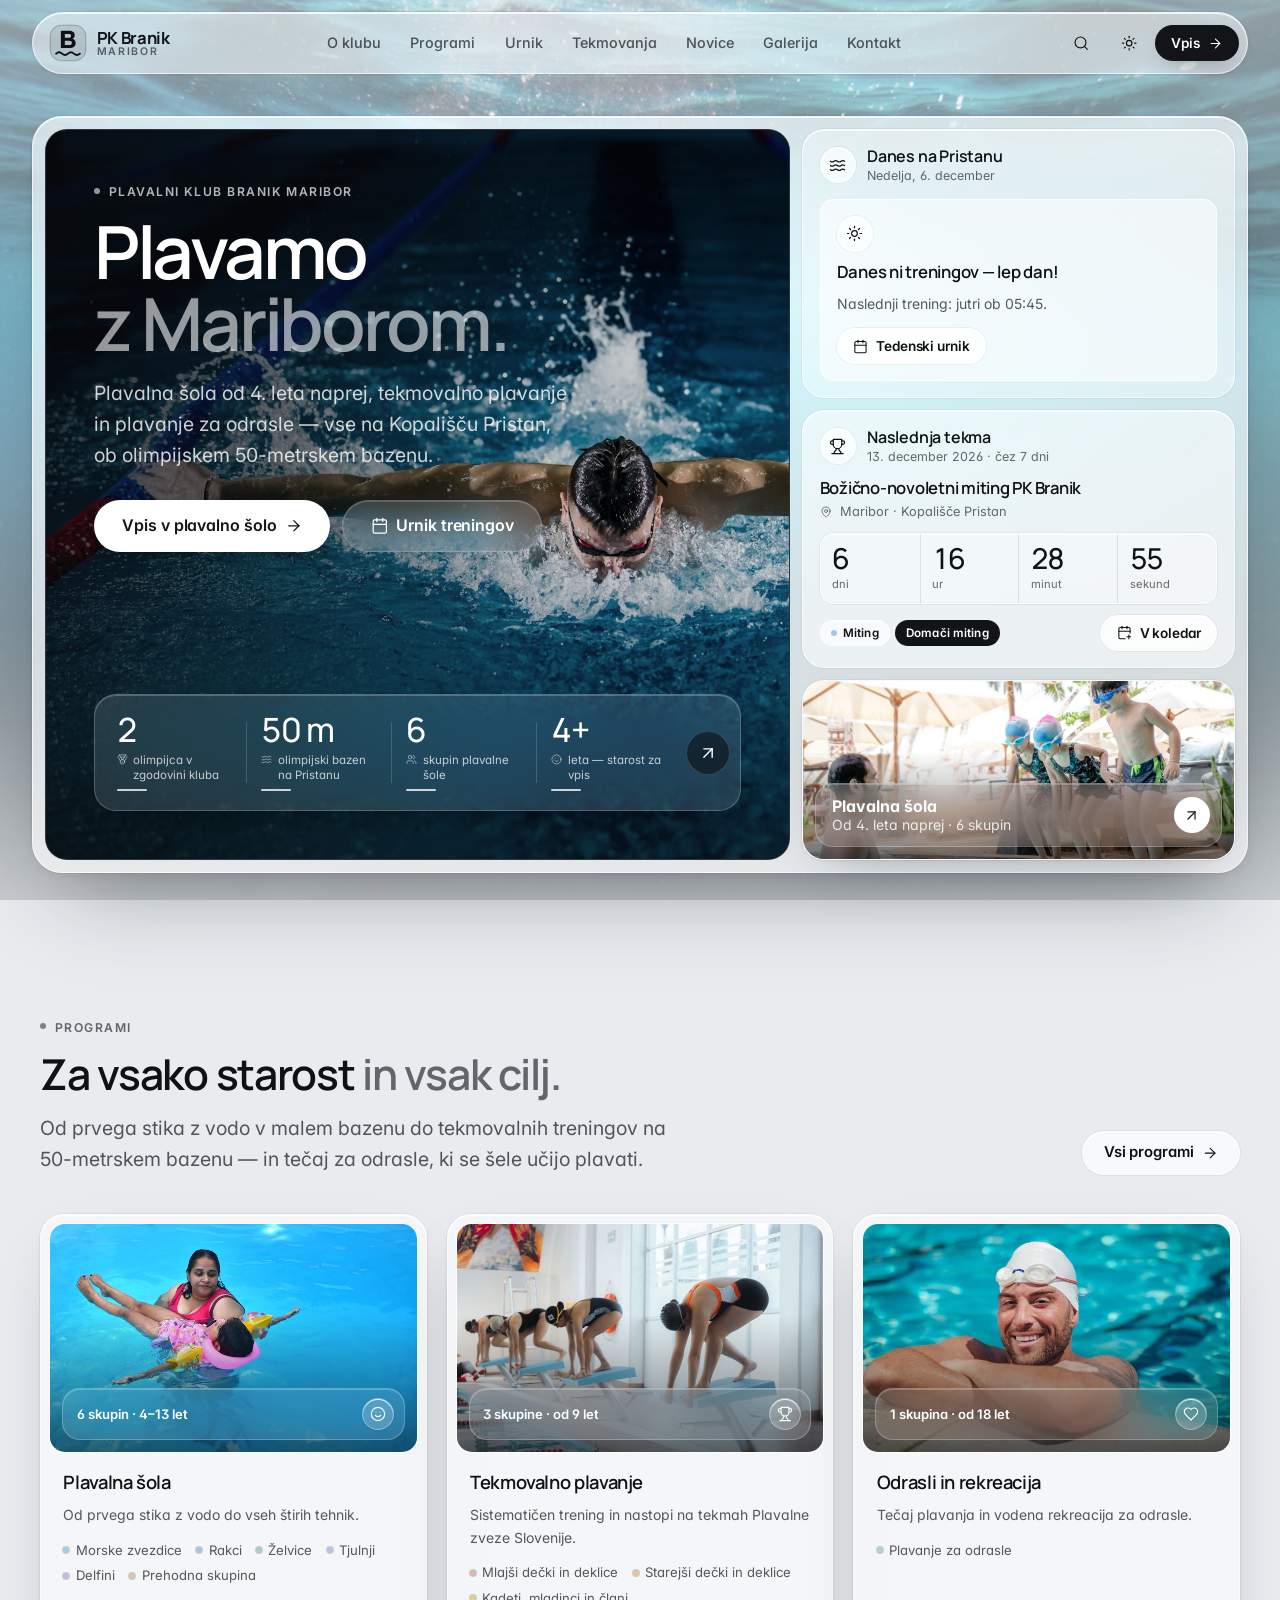
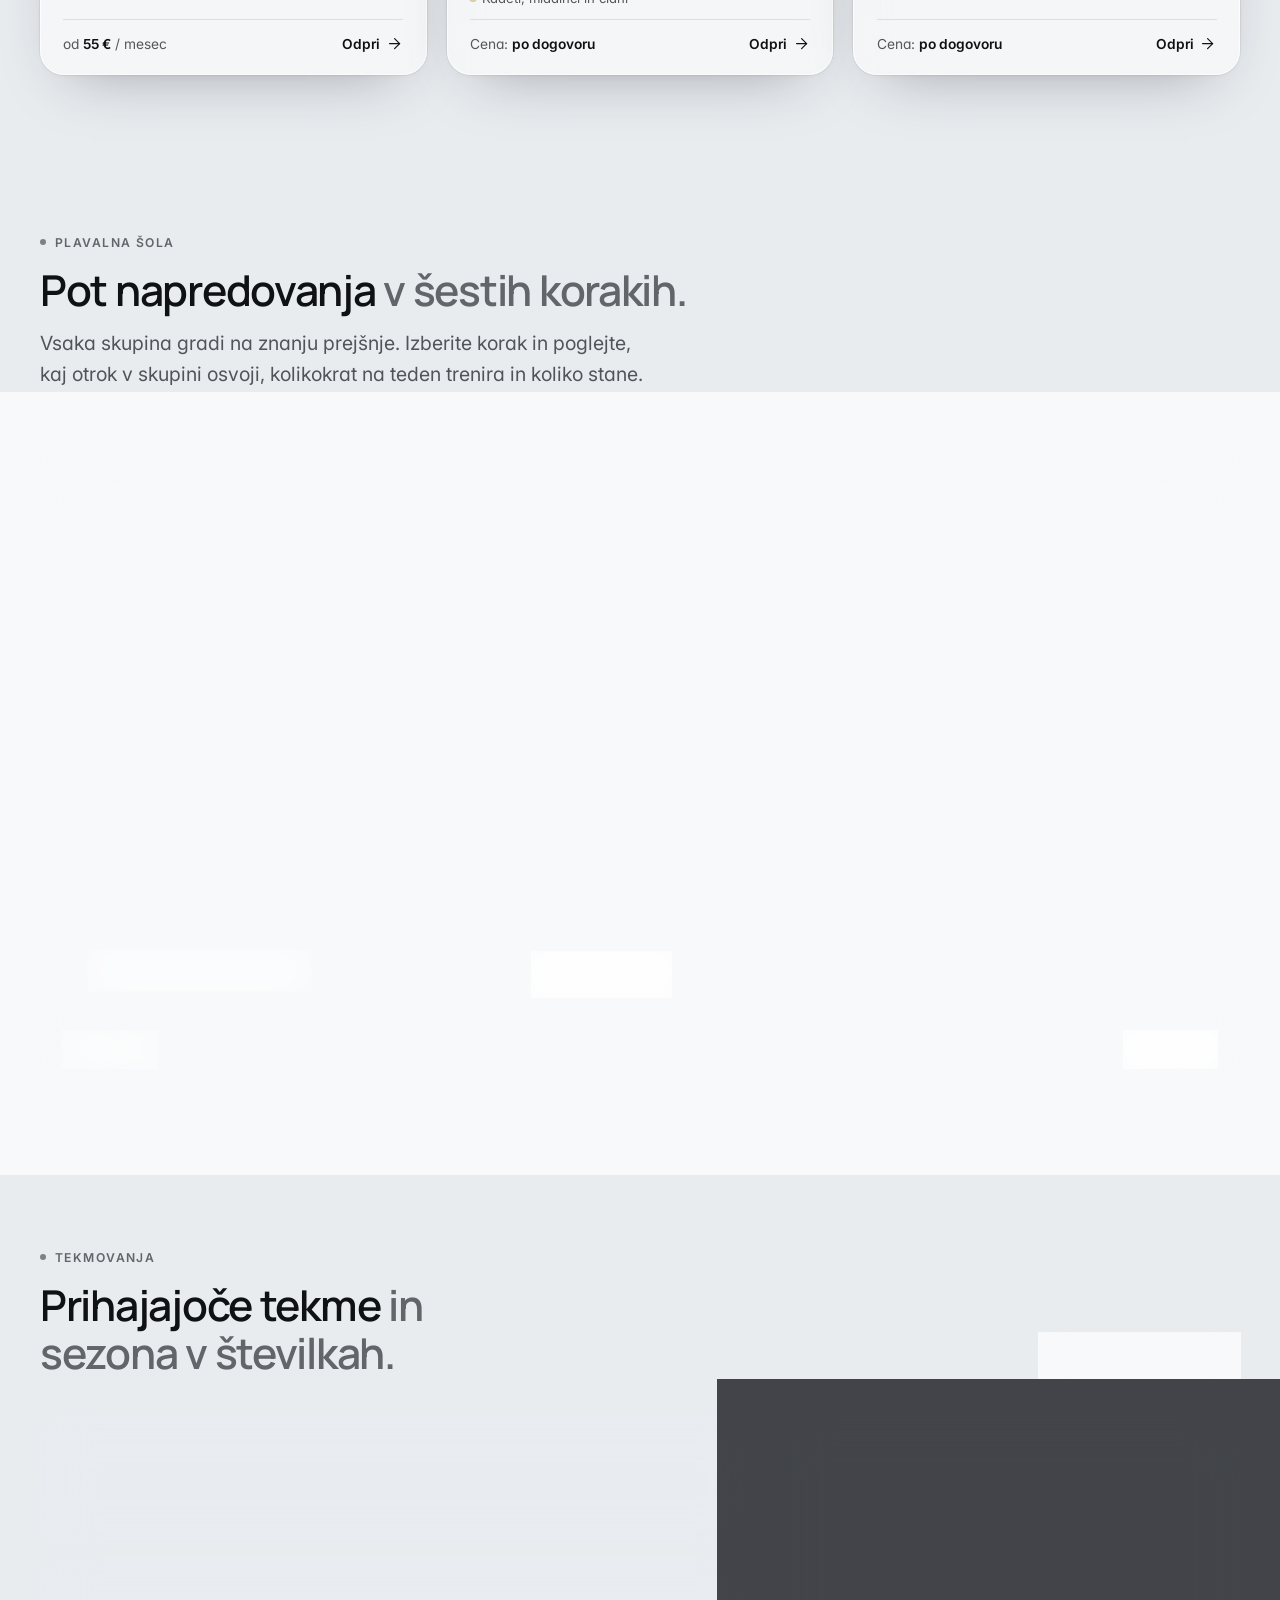
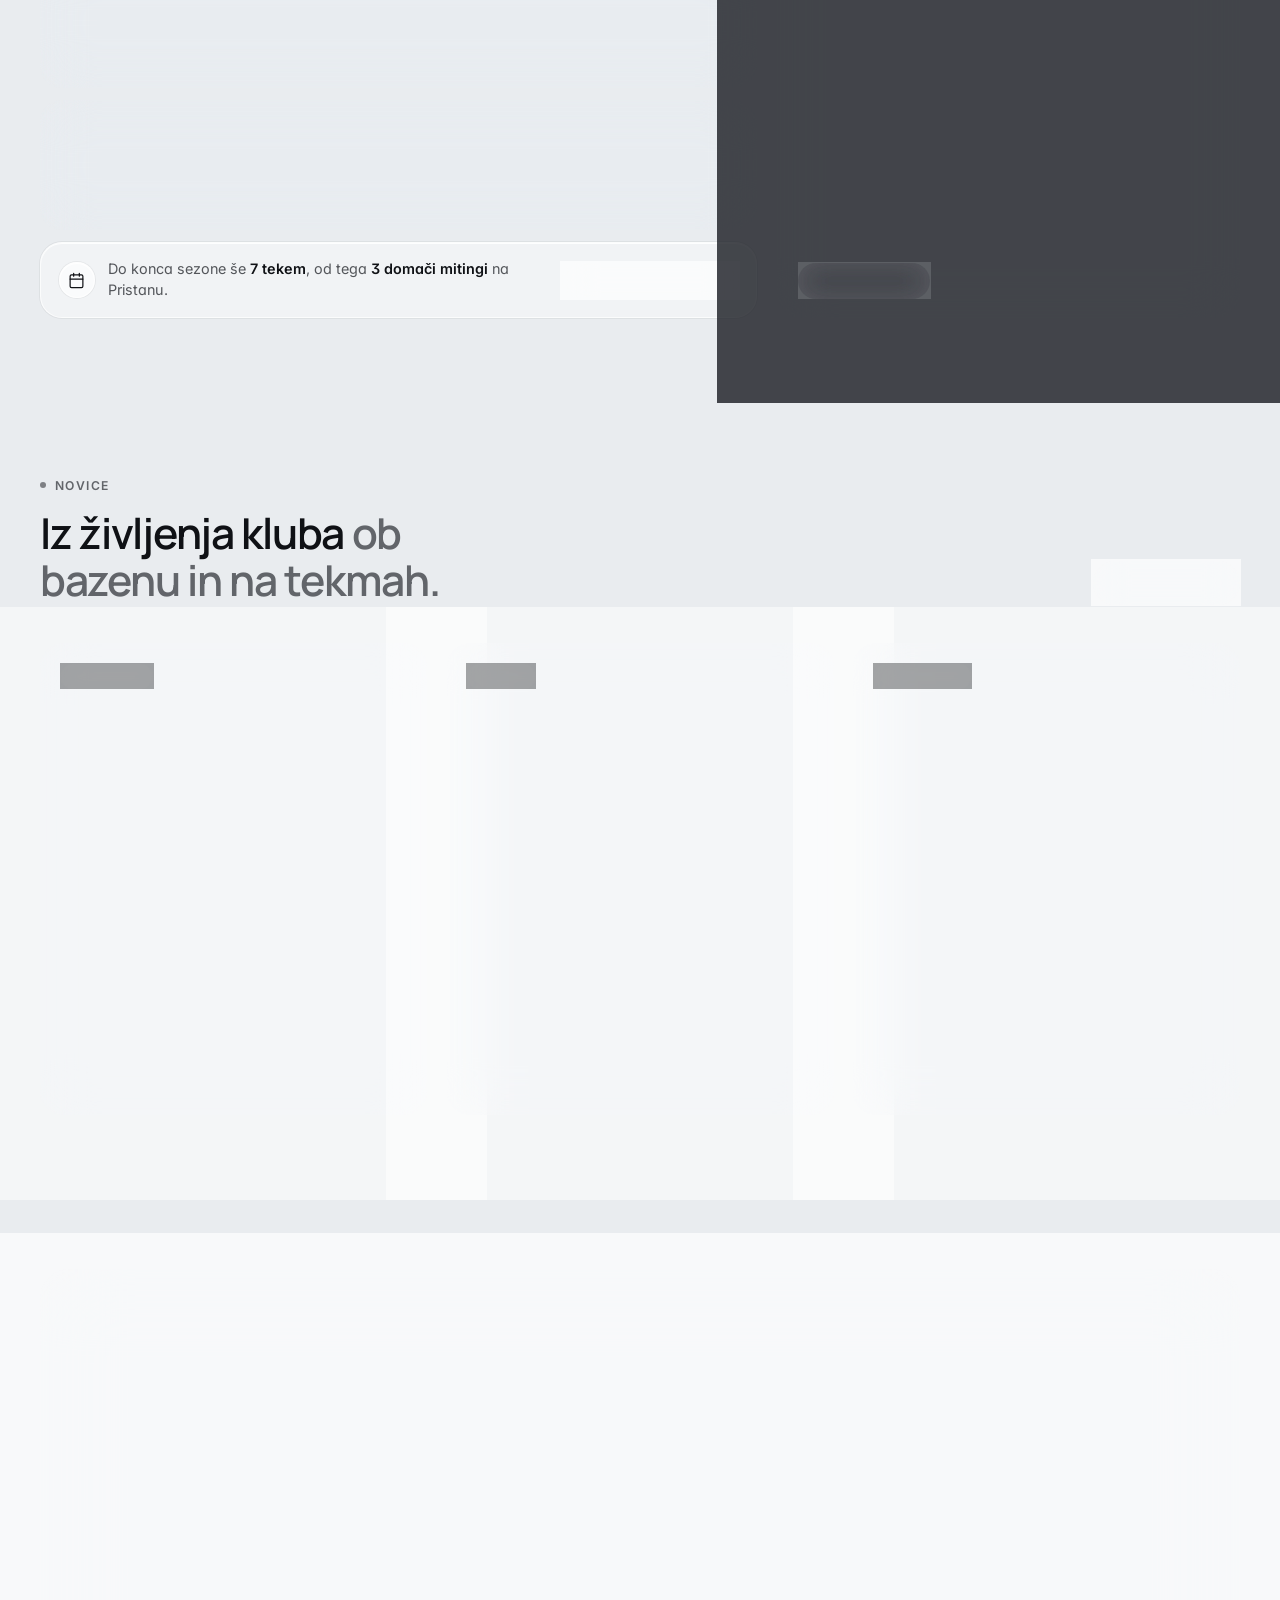
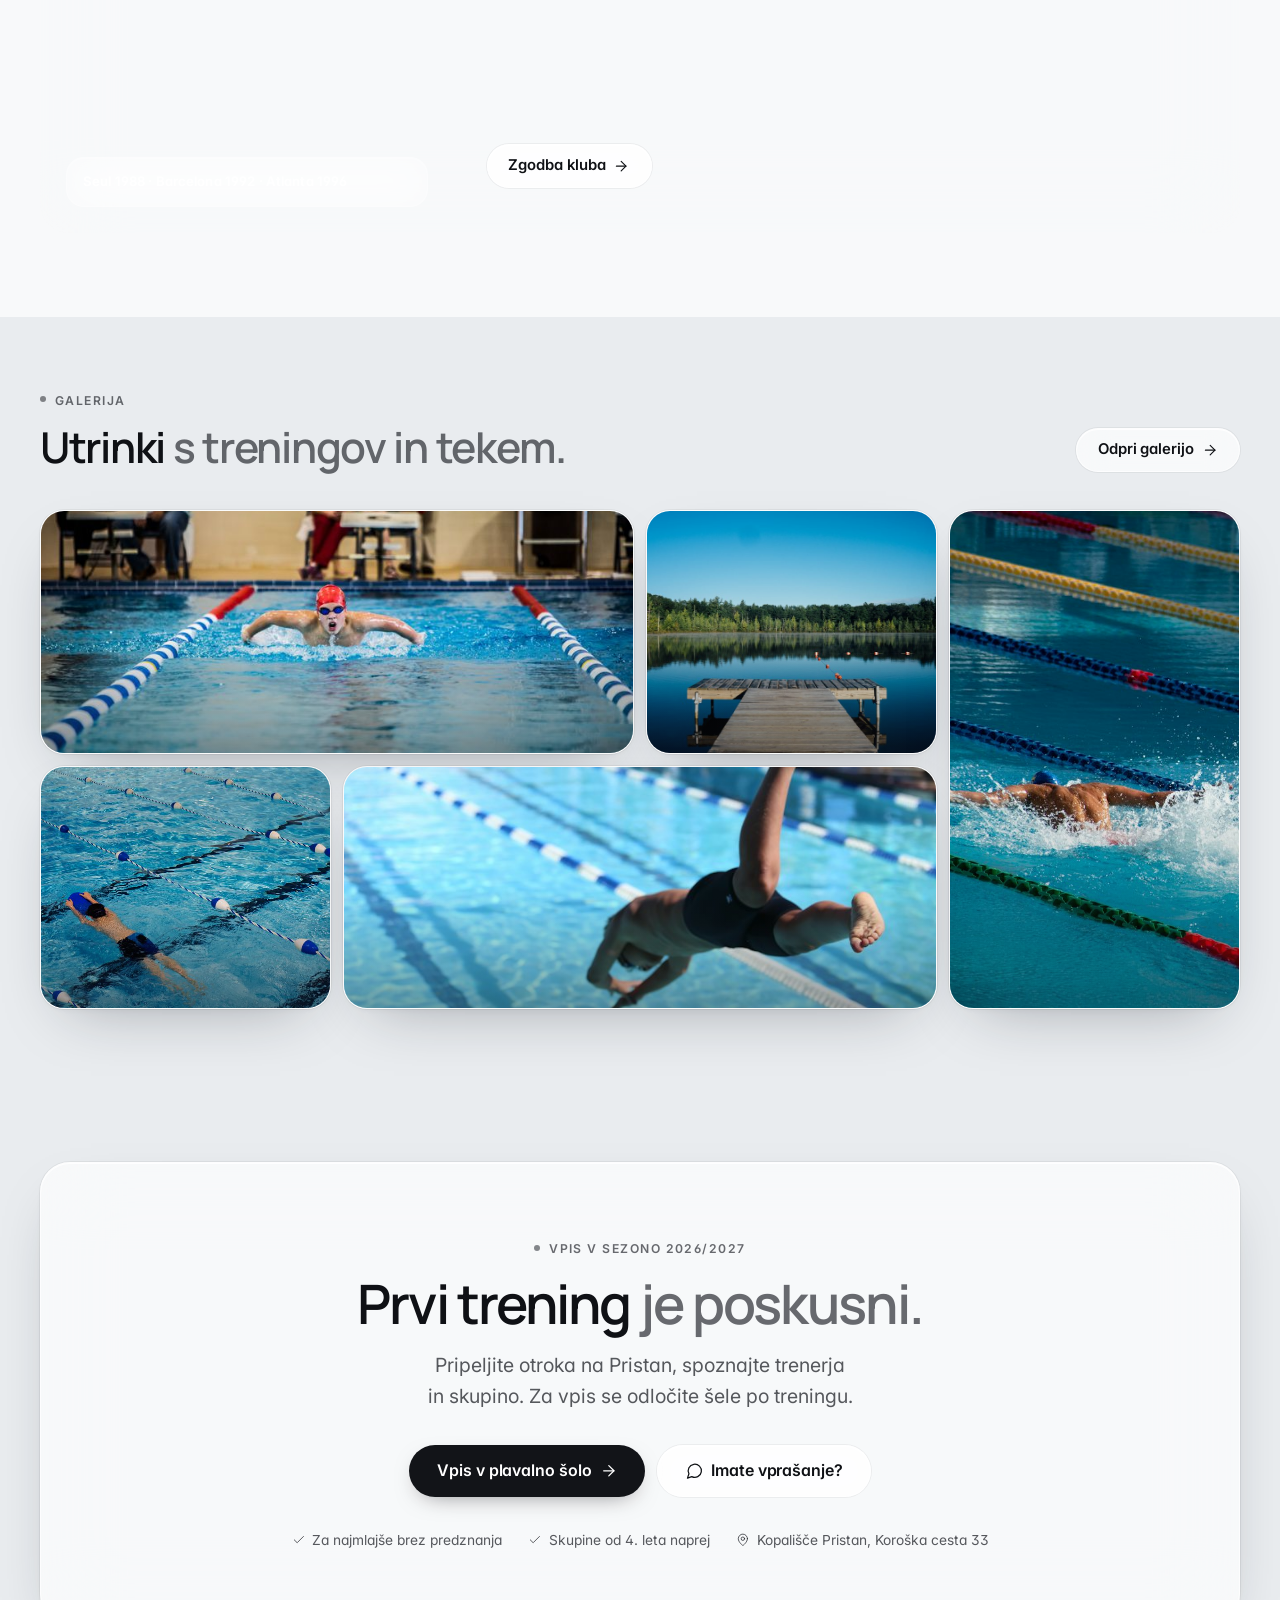
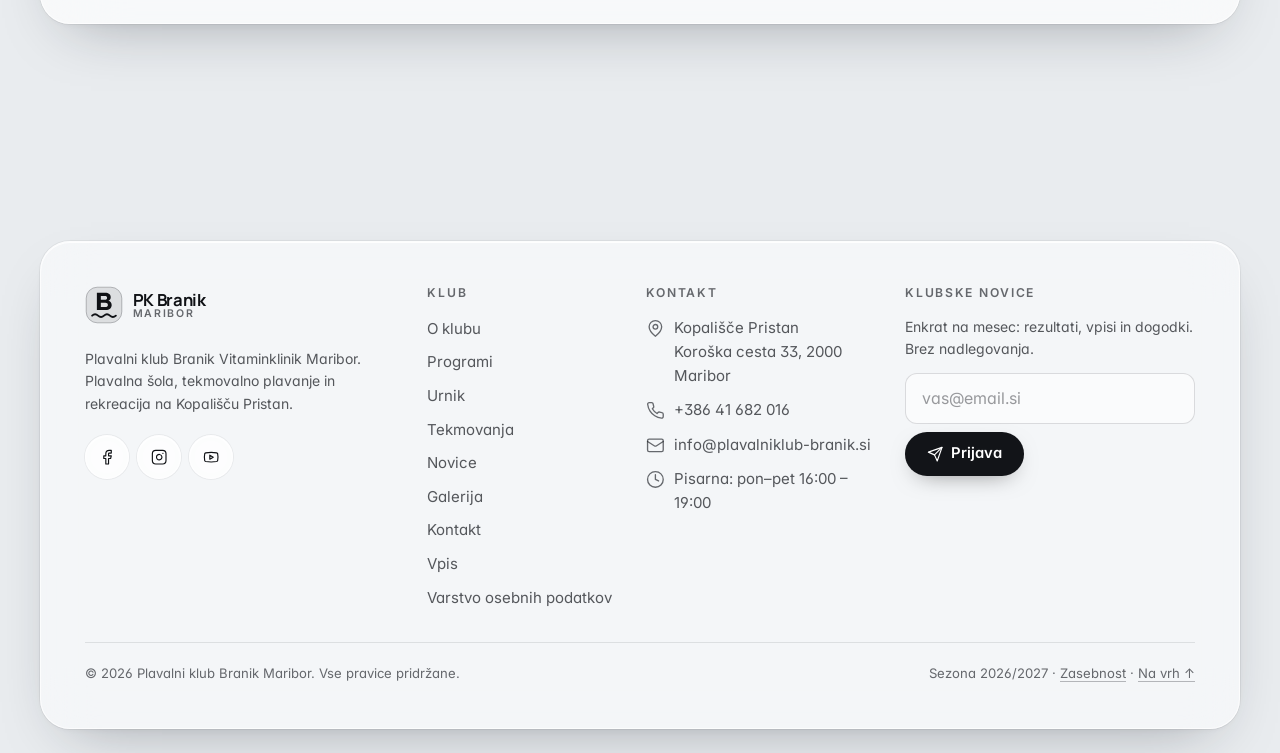
==== plavalni-klub-branik/index.html @ d9fa1b32 "Add Domov, O klubu and Urnik pages; fix shared header blur and focus - index.html: dashboard hero, l" ====
<!doctype html>
<html lang="sl">
<head>
  <meta charset="utf-8">
  <meta name="viewport" content="width=device-width, initial-scale=1">
  <title>Plavalni klub Branik Maribor · Plavamo z Mariborom</title>
  <meta name="description" content="Plavalni klub Branik Maribor: plavalna šola od 4. leta, tekmovalno plavanje in plavanje za odrasle na Kopališču Pristan. Prvi trening je poskusni.">
  <meta name="theme-color" content="#0e1013">
  <meta property="og:title" content="Plavalni klub Branik Maribor · Plavamo z Mariborom">
  <meta property="og:description" content="Plavalna šola od 4. leta, tekmovalno plavanje in plavanje za odrasle na Kopališču Pristan v Mariboru.">
  <meta property="og:type" content="website">
  <meta property="og:locale" content="sl_SI">
  <link rel="icon" href="assets/img/favicon.svg" type="image/svg+xml">
  <link rel="preconnect" href="https://fonts.googleapis.com">
  <link rel="preconnect" href="https://fonts.gstatic.com" crossorigin>
  <link rel="stylesheet" href="https://fonts.googleapis.com/css2?family=Inter:wght@400;500;600;700&family=Manrope:wght@500;600;700&display=swap">
  <link rel="stylesheet" href="assets/css/style.css">
  <link rel="stylesheet" href="assets/css/pages/index.css">
  <link rel="preload" as="image" href="assets/img/photos/delfin-trening.jpg" imagesrcset="assets/img/photos/delfin-trening-sm.jpg 720w, assets/img/photos/delfin-trening.jpg 1920w" imagesizes="(min-width: 1080px) 800px, 100vw">
  <script>(function(){try{var t=localStorage.getItem("pkb-theme");}catch(e){}document.documentElement.setAttribute("data-theme",t||(matchMedia("(prefers-color-scheme: light)").matches?"light":"dark"));})();</script>
  <script src="assets/js/data.js" defer></script>
  <script src="assets/js/site.js" defer></script>
  <script src="assets/js/pages/index.js" defer></script>
</head>
<body data-page="domov" data-photo="assets/img/photos/pod-vodo.jpg" data-photo-pos="center 30%">
  <a class="skip-link" href="#main">Preskoči na vsebino</a>
  <header data-site-header></header>
  <main id="main" class="home">

    <!-- ============ HERO: glass dashboard ============ -->
    <section class="home-hero" aria-labelledby="home-title">
      <div class="home-hero__wrap">
        <div class="home-hero__shell glass glass--strong glass--lg" data-home-shell data-reveal="fade">

          <div class="home-stage home-dark">
            <img class="home-stage__img home-par" style="--depth:-14" src="assets/img/photos/delfin-trening.jpg" srcset="assets/img/photos/delfin-trening-sm.jpg 720w, assets/img/photos/delfin-trening.jpg 1920w" sizes="(min-width: 1080px) 800px, 100vw" alt="" width="1920" height="1280" fetchpriority="high" decoding="async">
            <div class="home-stage__content">
              <p class="eyebrow">Plavalni klub Branik Maribor</p>
              <h1 id="home-title" class="home-stage__title">Plavamo <span class="gradient-text">z&nbsp;Mariborom.</span></h1>
              <p class="lead home-stage__lead">Plavalna šola od 4.&nbsp;leta naprej, tekmovalno plavanje in plavanje za odrasle — vse na Kopališču Pristan, ob olimpijskem <span class="home-nowrap">50-metrskem</span> bazenu.</p>
              <div class="cluster home-stage__actions">
                <a class="btn btn--primary btn--lg" href="vpis.html">Vpis v plavalno šolo <i data-icon="arrow-right" class="icon--move"></i></a>
                <a class="btn btn--lg" href="urnik.html"><i data-icon="calendar"></i>Urnik treningov</a>
              </div>
            </div>
            <div class="home-stats home-par" style="--depth:8">
              <ul class="home-stats__list" role="list" aria-label="Klub v številkah" data-home-stats>
                <li class="home-stat"><span class="home-stat__value">2</span><span class="home-stat__label"><span>olimpijca v zgodovini kluba</span></span><span class="home-stat__bar" aria-hidden="true"></span></li>
                <li class="home-stat"><span class="home-stat__value">50 m</span><span class="home-stat__label"><span>olimpijski bazen na Pristanu</span></span><span class="home-stat__bar" aria-hidden="true"></span></li>
                <li class="home-stat"><span class="home-stat__value">6</span><span class="home-stat__label"><span>skupin plavalne šole</span></span><span class="home-stat__bar" aria-hidden="true"></span></li>
                <li class="home-stat"><span class="home-stat__value">4+</span><span class="home-stat__label"><span>leta — starost za vpis</span></span><span class="home-stat__bar" aria-hidden="true"></span></li>
              </ul>
              <a class="home-stats__more" href="o-klubu.html" aria-label="Več o klubu" data-tooltip="Več o klubu"><i data-icon="arrow-up-right"></i></a>
            </div>
          </div>

          <div class="home-side">
            <article class="tile home-tile home-today home-par" style="--depth:10" id="danes" aria-labelledby="home-today-title">
              <header class="home-tile__head">
                <span class="icon-bubble icon-bubble--sm"><i data-icon="waves"></i></span>
                <div class="home-tile__titles">
                  <h2 class="home-tile__title" id="home-today-title">Danes na Pristanu</h2>
                  <p class="home-tile__sub" data-today-date>Treningi po urniku</p>
                </div>
                <span class="home-tile__aside" data-today-badge></span>
              </header>
              <div class="home-today__body" data-today-body>
                <noscript><p class="small muted home-tile__note">Za prikaz današnjih treningov omogočite JavaScript ali odprite <a href="urnik.html">tedenski urnik</a>.</p></noscript>
              </div>
            </article>

            <article class="tile tile--raised home-tile home-next home-par" style="--depth:16" aria-labelledby="home-next-title">
              <header class="home-tile__head">
                <span class="icon-bubble icon-bubble--sm"><i data-icon="trophy"></i></span>
                <div class="home-tile__titles">
                  <h2 class="home-tile__title" id="home-next-title">Naslednja tekma</h2>
                  <p class="home-tile__sub" data-next-when>Koledar tekmovanj</p>
                </div>
              </header>
              <div class="home-next__body" data-next-body>
                <noscript><p class="small muted home-tile__note">Vse tekme so v <a href="tekmovanja.html#koledar">koledarju tekmovanj</a>.</p></noscript>
              </div>
            </article>

            <a class="photo-card home-side__photo home-par" style="--depth:22" href="programi.html#sola">
              <img src="assets/img/photos/sola-otroci-sm.jpg" alt="" width="720" height="481" decoding="async">
              <span class="photo-card__glass home-side__cap">
                <span class="home-side__cap-text"><strong>Plavalna šola</strong><span class="small" data-sola-meta>Od 4. leta naprej · 6 skupin</span></span>
                <span class="home-round" aria-hidden="true"><i data-icon="arrow-up-right"></i></span>
              </span>
            </a>
          </div>

        </div>
      </div>
    </section>

    <!-- ============ PROGRAMI ============ -->
    <section class="section" id="programi" aria-labelledby="home-programs-title">
      <div class="container">
        <div class="section-head section-head--split" data-reveal>
          <div>
            <p class="eyebrow">Programi</p>
            <h2 id="home-programs-title">Za vsako starost <span class="gradient-text">in vsak cilj.</span></h2>
            <p class="lead">Od prvega stika z vodo v malem bazenu do tekmovalnih treningov na <span class="home-nowrap">50-metrskem</span> bazenu — in tečaj za odrasle, ki se šele učijo plavati.</p>
          </div>
          <a class="btn" href="programi.html">Vsi programi <i data-icon="arrow-right" class="icon--move"></i></a>
        </div>
        <div class="grid-3 home-cats" data-home-cats>
          <noscript>
            <ul class="home-noscript">
              <li><a href="programi.html#sola">Plavalna šola</a></li>
              <li><a href="programi.html#tekmovalno">Tekmovalno plavanje</a></li>
              <li><a href="programi.html#odrasli">Odrasli in rekreacija</a></li>
            </ul>
          </noscript>
        </div>
      </div>
    </section>

    <!-- ============ POT NAPREDOVANJA ============ -->
    <section class="section" id="pot" aria-labelledby="home-path-title">
      <div class="container">
        <div class="section-head" data-reveal>
          <p class="eyebrow">Plavalna šola</p>
          <h2 id="home-path-title">Pot napredovanja <span class="gradient-text">v šestih korakih.</span></h2>
          <p class="lead">Vsaka skupina gradi na znanju prejšnje. Izberite korak in poglejte, kaj otrok v&nbsp;skupini osvoji, kolikokrat na teden trenira in koliko stane.</p>
        </div>
        <div class="home-path glass glass--strong glass--lg" data-reveal>
          <div class="home-path__track-wrap" data-path-scroll>
            <div class="home-path__track" role="tablist" aria-label="Skupine plavalne šole po vrstnem redu" data-path-tabs></div>
          </div>
          <div class="home-path__panel" id="home-path-panel" role="tabpanel" tabindex="0" data-path-panel>
            <noscript><p class="muted">Podrobnosti o vseh skupinah so na strani <a href="programi.html#sola">Programi</a>.</p></noscript>
          </div>
          <div class="home-path__nav" data-path-nav hidden>
            <button type="button" class="btn btn--sm" data-path-prev><i data-icon="arrow-left"></i><span data-path-prev-label>Nazaj</span></button>
            <span class="home-path__count small soft" data-path-count aria-hidden="true"></span>
            <button type="button" class="btn btn--sm" data-path-next><span data-path-next-label>Naprej</span><i data-icon="arrow-right"></i></button>
          </div>
        </div>
      </div>
    </section>

    <!-- ============ TEKMOVANJA ============ -->
    <section class="section" id="tekmovanja" aria-labelledby="home-comps-title">
      <div class="container">
        <div class="section-head section-head--split" data-reveal>
          <div>
            <p class="eyebrow">Tekmovanja</p>
            <h2 id="home-comps-title">Prihajajoče tekme <span class="gradient-text">in sezona v&nbsp;številkah.</span></h2>
          </div>
          <a class="btn" href="tekmovanja.html#koledar">Koledar tekmovanj <i data-icon="arrow-right" class="icon--move"></i></a>
        </div>
        <div class="home-comps">
          <div class="home-comps__col">
            <ol class="home-comps__list" role="list" aria-label="Naslednje tri tekme" data-home-comps>
              <noscript><li><a href="tekmovanja.html#koledar">Odprite koledar tekmovanj</a></li></noscript>
            </ol>
            <div class="tile home-comps__more" data-comps-more hidden></div>
          </div>
          <aside class="home-chart home-dark" aria-labelledby="home-chart-title" data-reveal>
            <div class="home-chart__head">
              <div>
                <h3 class="home-chart__title" id="home-chart-title">Medalje po tekmah</h3>
                <p class="home-chart__sub" data-chart-sub>Dosedanje tekme sezone</p>
              </div>
              <span class="icon-bubble icon-bubble--sm"><i data-icon="medal"></i></span>
            </div>
            <div class="home-chart__total" data-chart-total></div>
            <div class="home-chart__plot" data-home-chart></div>
            <ul class="home-chart__legend" role="list" data-chart-legend></ul>
            <div data-chart-table></div>
            <a class="btn btn--sm home-chart__link" href="tekmovanja.html#rezultati">Vsi rezultati <i data-icon="arrow-right" class="icon--move"></i></a>
          </aside>
        </div>
      </div>
    </section>

    <!-- ============ NOVICE ============ -->
    <section class="section" id="novice" aria-labelledby="home-news-title">
      <div class="container">
        <div class="section-head section-head--split" data-reveal>
          <div>
            <p class="eyebrow">Novice</p>
            <h2 id="home-news-title">Iz življenja kluba <span class="gradient-text">ob bazenu in na tekmah.</span></h2>
          </div>
          <a class="btn" href="novice.html">Vse novice <i data-icon="arrow-right" class="icon--move"></i></a>
        </div>
        <div class="grid-3 home-news" data-home-news>
          <noscript><p><a href="novice.html">Preberite vse novice</a></p></noscript>
        </div>
      </div>
    </section>

    <!-- ============ OLIMPIJSKA TRADICIJA ============ -->
    <section class="section" id="olimpijci" aria-labelledby="home-oly-title">
      <div class="container">
        <div class="home-oly glass glass--strong glass--lg" data-reveal>
          <div class="photo-card home-oly__photo">
            <img src="assets/img/photos/startni-bloki-hala-sm.jpg" alt="" width="560" height="702" loading="lazy" decoding="async">
            <div class="photo-card__glass home-oly__cap" data-oly-games>Seul 1988 · Barcelona 1992 · Atlanta 1996</div>
          </div>
          <div class="home-oly__body">
            <p class="eyebrow">Olimpijska tradicija</p>
            <h2 id="home-oly-title">Dva olimpijca, <span class="gradient-text">ena klubska zgodba.</span></h2>
            <p class="lead">Matjaž Kozelj in Metka Sparavec sta Branik zastopala na olimpijskih igrah. Njuna pot je dokaz, da se velike zgodbe začnejo s&nbsp;prvimi dolžinami v&nbsp;domačem klubu.</p>
            <div class="home-oly__list" data-home-oly></div>
            <div class="cluster mt-6">
              <a class="btn" href="o-klubu.html#olimpijci">Zgodba kluba <i data-icon="arrow-right" class="icon--move"></i></a>
              <span class="small soft" data-oly-total></span>
            </div>
          </div>
        </div>
      </div>
    </section>

    <!-- ============ GALERIJA ============ -->
    <section class="section" id="galerija" aria-labelledby="home-gal-title">
      <div class="container">
        <div class="section-head section-head--split" data-reveal>
          <div>
            <p class="eyebrow">Galerija</p>
            <h2 id="home-gal-title">Utrinki <span class="gradient-text">s treningov in tekem.</span></h2>
          </div>
          <a class="btn" href="galerija.html">Odpri galerijo <i data-icon="arrow-right" class="icon--move"></i></a>
        </div>
        <ul class="home-gal" role="list" data-home-gallery>
          <noscript><li><a href="galerija.html">Odprite galerijo fotografij</a></li></noscript>
        </ul>
      </div>
    </section>

    <!-- ============ CTA ============ -->
    <section class="section" id="poskusni-trening" aria-labelledby="home-cta-title">
      <div class="container">
        <div class="cta-band glass glass--strong home-cta" data-reveal="zoom">
          <p class="eyebrow" data-season>Vpis v sezono 2026/2027</p>
          <h2 id="home-cta-title">Prvi trening <span class="gradient-text">je poskusni.</span></h2>
          <p class="lead">Pripeljite otroka na Pristan, spoznajte trenerja in skupino. Za vpis se odločite šele po&nbsp;treningu.</p>
          <div class="cluster home-cta__actions">
            <a class="btn btn--primary btn--lg" href="vpis.html">Vpis v plavalno šolo <i data-icon="arrow-right" class="icon--move"></i></a>
            <a class="btn btn--lg" href="kontakt.html"><i data-icon="message-circle"></i>Imate vprašanje?</a>
          </div>
          <ul class="home-cta__points" role="list">
            <li><i data-icon="check" class="icon--sm"></i>Za najmlajše brez predznanja</li>
            <li><i data-icon="check" class="icon--sm"></i>Skupine od 4. leta naprej</li>
            <li><i data-icon="map-pin" class="icon--sm"></i>Kopališče Pristan, Koroška cesta 33</li>
          </ul>
        </div>
      </div>
    </section>

  </main>
  <footer data-site-footer></footer>
</body>
</html>
---- plavalni-klub-branik/assets/css/style.css ----
/* ==========================================================================
   PK Branik Maribor — "real glass" design system
   Frosted, neutral glass panels floating over full-bleed photography.
   No neon gradients: colour comes from the photo, UI stays white / graphite.
   Page-specific styles live in assets/css/pages/*.css
   ========================================================================== */

/* ---------- 1. Tokens ---------- */
:root {
  --font-display: "Manrope", "Inter", ui-sans-serif, system-ui, -apple-system, "Segoe UI", Roboto, sans-serif;
  --font-body: "Inter", ui-sans-serif, system-ui, -apple-system, "Segoe UI", Roboto, sans-serif;
  --font-mono: ui-monospace, "SF Mono", "Cascadia Code", Consolas, monospace;

  /* medal & data tones — muted, never neon */
  --c-gold: #e3c56b;
  --c-silver: #c9d0d8;
  --c-bronze: #cf9a6b;
  --c-sky: #9cc9f2;
  --c-sage: #a9cdb9;
  --c-sand: #dcc8a2;
  --c-rose: #e2b1aa;
  --c-lilac: #c3b8df;

  --radius-xs: 8px;
  --radius-sm: 12px;
  --radius: 18px;
  --radius-lg: 24px;
  --radius-xl: 30px;
  --radius-pill: 999px;

  --blur: 26px;
  --blur-strong: 40px;
  --saturate: 140%;

  --gutter: 16px;
  --container: 1200px;
  --container-narrow: 820px;
  --header-h: 76px;

  --ease: cubic-bezier(.22, .8, .24, 1);
  --ease-spring: cubic-bezier(.34, 1.4, .64, 1);

  --z-bg: -1;
  --z-header: 50;
  --z-drawer: 60;
  --z-toast: 90;
}
@media (min-width: 640px) { :root { --gutter: 24px; } }
@media (min-width: 1024px) { :root { --gutter: 32px; } }

/* Dark (default): graphite glass over a dimmed photo */
:root,
:root[data-theme="dark"] {
  color-scheme: dark;
  --bg: #0e1013;
  --photo-filter: saturate(.62) brightness(.82) contrast(1.02);
  --shade: linear-gradient(180deg, rgba(9, 11, 14, .58) 0%, rgba(9, 11, 14, .34) 32%, rgba(9, 11, 14, .5) 68%, rgba(9, 11, 14, .82) 100%);
  --vignette: radial-gradient(120% 90% at 50% 40%, transparent 55%, rgba(0, 0, 0, .45) 100%);

  --text: rgba(255, 255, 255, .92);
  --text-muted: rgba(255, 255, 255, .72);
  --text-soft: rgba(255, 255, 255, .56);
  --heading: #ffffff;

  --accent: #9fcbf5;            /* small indicators: focus, progress, active dots */
  --accent-ink: #c4def8;        /* accent used as text */
  --link: #ffffff;

  --glass-bg: rgba(255, 255, 255, .085);
  --glass-bg-strong: rgba(255, 255, 255, .13);
  --glass-bg-hover: rgba(255, 255, 255, .14);
  --glass-tile: rgba(10, 12, 16, .22);          /* nested inset tile (darker) */
  --glass-tile-light: rgba(255, 255, 255, .06); /* nested raised tile */
  --glass-bg-solid: rgba(32, 35, 40, .92);
  --glass-border: rgba(255, 255, 255, .15);
  --glass-border-strong: rgba(255, 255, 255, .28);
  --glass-highlight: rgba(255, 255, 255, .16);
  --glass-shadow: 0 24px 60px -28px rgba(0, 0, 0, .7), 0 2px 10px -4px rgba(0, 0, 0, .3);
  --glass-shadow-lg: 0 40px 90px -30px rgba(0, 0, 0, .8), 0 4px 16px -6px rgba(0, 0, 0, .35);
  --glass-edge: inset 0 1px 0 rgba(255, 255, 255, .16), inset 0 -1px 0 rgba(255, 255, 255, .03);
  --spotlight: rgba(255, 255, 255, .07);

  --btn-primary-bg: #ffffff;
  --btn-primary-hover: #e9edf2;
  --btn-primary-ink: #111318;
  --selected-bg: #ffffff;
  --selected-ink: #111318;

  --input-bg: rgba(10, 12, 16, .26);
  --input-bg-focus: rgba(10, 12, 16, .34);
  --input-border: rgba(255, 255, 255, .18);
  --placeholder: rgba(255, 255, 255, .42);

  --success: #8fdcb8;
  --warning: #ecd08a;
  --danger: #ffaaa5;
  --info: #b9d8f6;

  --focus-ring: 0 0 0 2px rgba(17, 19, 24, .9), 0 0 0 4px rgba(255, 255, 255, .85);
  --divider: rgba(255, 255, 255, .11);
  --scrim: rgba(6, 8, 10, .55);
  --code-bg: rgba(255, 255, 255, .08);
}

/* Light: milky frosted glass over a brightened photo */
:root[data-theme="light"] {
  color-scheme: light;
  --bg: #e9ecef;
  --photo-filter: saturate(.55) brightness(1.08) contrast(.96);
  --shade: linear-gradient(180deg, rgba(240, 242, 245, .55) 0%, rgba(240, 242, 245, .32) 35%, rgba(240, 242, 245, .48) 70%, rgba(240, 242, 245, .78) 100%);
  --vignette: radial-gradient(120% 90% at 50% 40%, transparent 60%, rgba(255, 255, 255, .35) 100%);

  --text: #1c1f25;
  --text-muted: rgba(28, 31, 37, .74);
  --text-soft: rgba(28, 31, 37, .66);
  --heading: #0f1115;

  --accent: #3b6ea8;
  --accent-ink: #2b5a8f;
  --link: #0f1115;

  --glass-bg: rgba(255, 255, 255, .5);
  --glass-bg-strong: rgba(255, 255, 255, .66);
  --glass-bg-hover: rgba(255, 255, 255, .64);
  --glass-tile: rgba(255, 255, 255, .36);
  --glass-tile-light: rgba(255, 255, 255, .55);
  --glass-bg-solid: rgba(247, 248, 250, .94);
  --glass-border: rgba(255, 255, 255, .7);
  --glass-border-strong: rgba(255, 255, 255, .95);
  --glass-highlight: rgba(255, 255, 255, .7);
  --glass-shadow: 0 24px 60px -30px rgba(20, 26, 36, .38), 0 2px 10px -4px rgba(20, 26, 36, .1);
  --glass-shadow-lg: 0 40px 90px -34px rgba(20, 26, 36, .45), 0 4px 16px -6px rgba(20, 26, 36, .12);
  --glass-edge: inset 0 1px 0 rgba(255, 255, 255, .85), 0 0 0 1px rgba(15, 20, 30, .05);
  --spotlight: rgba(255, 255, 255, .45);

  --btn-primary-bg: #121418;
  --btn-primary-hover: #2a2e35;
  --btn-primary-ink: #ffffff;
  --selected-bg: #121418;
  --selected-ink: #ffffff;

  --input-bg: rgba(255, 255, 255, .58);
  --input-bg-focus: rgba(255, 255, 255, .82);
  --input-border: rgba(15, 20, 30, .14);
  --placeholder: rgba(28, 31, 37, .45);

  --success: #17714f;
  --warning: #8a5d00;
  --danger: #b4322a;
  --info: #2b5a8f;

  --focus-ring: 0 0 0 2px rgba(255, 255, 255, .95), 0 0 0 4px rgba(17, 19, 24, .75);
  --divider: rgba(15, 20, 30, .1);
  --scrim: rgba(225, 229, 234, .45);
  --code-bg: rgba(15, 20, 30, .06);
}

/* Cross-document view transitions (progressive enhancement) */
@view-transition { navigation: auto; }
.site-header .nav-shell { view-transition-name: site-header; } /* not on .site-header: that would make it a backdrop root and kill the nav blur */
::view-transition-old(root), ::view-transition-new(root) { animation-duration: .35s; }

/* ---------- 2. Reset & base ---------- */
*, *::before, *::after { box-sizing: border-box; }
* { margin: 0; }
html {
  -webkit-text-size-adjust: 100%;
  text-size-adjust: 100%;
  scroll-behavior: smooth;
  scroll-padding-top: calc(var(--header-h) + 24px);
}
body {
  min-height: 100vh;
  min-height: 100dvh;
  display: flex;
  flex-direction: column;
  font-family: var(--font-body);
  font-size: 1rem;
  line-height: 1.6;
  color: var(--text);
  background: var(--bg);
  -webkit-font-smoothing: antialiased;
  -moz-osx-font-smoothing: grayscale;
  overflow-x: hidden;
  font-feature-settings: "cv11", "ss01";
}
body.is-locked { overflow: hidden; }
main { flex: 1 0 auto; padding-top: calc(var(--header-h) + 28px); position: relative; z-index: 1; }
img, svg, video, canvas, picture { display: block; max-width: 100%; }
img { height: auto; }
input, button, textarea, select { font: inherit; color: inherit; }
button { cursor: pointer; background: none; border: 0; padding: 0; }
a { color: var(--link); text-decoration-thickness: 1px; text-underline-offset: 3px; text-decoration-color: color-mix(in srgb, currentColor 45%, transparent); }
a:hover { text-decoration-color: currentColor; }
p, li, h1, h2, h3, h4, h5, h6 { overflow-wrap: break-word; }
h1, h2, h3, h4, h5, h6 {
  font-family: var(--font-display);
  color: var(--heading);
  line-height: 1.12;
  letter-spacing: -0.025em;
  font-weight: 600;
}
ul[role="list"], ol[role="list"] { list-style: none; padding: 0; }
table { border-collapse: collapse; }
::selection { background: rgba(255, 255, 255, .3); color: var(--heading); }
:root[data-theme="light"] ::selection { background: rgba(17, 19, 24, .16); }
:focus { outline: none; }
:focus-visible { outline: none; box-shadow: var(--focus-ring); border-radius: 8px; }
[hidden] { display: none !important; }

* { scrollbar-width: thin; scrollbar-color: rgba(255, 255, 255, .28) transparent; }
:root[data-theme="light"] * { scrollbar-color: rgba(15, 20, 30, .25) transparent; }
::-webkit-scrollbar { width: 10px; height: 10px; }
::-webkit-scrollbar-thumb { background: rgba(255, 255, 255, .25); border-radius: 10px; border: 2px solid transparent; background-clip: padding-box; }
:root[data-theme="light"] ::-webkit-scrollbar-thumb { background-color: rgba(15, 20, 30, .22); }
::-webkit-scrollbar-track { background: transparent; }

.visually-hidden, .sr-only {
  position: absolute !important; width: 1px; height: 1px; padding: 0; margin: -1px;
  overflow: hidden; clip: rect(0 0 0 0); white-space: nowrap; border: 0;
}
table.visually-hidden, table.sr-only { display: block; }
.skip-link {
  position: fixed; top: 12px; left: 12px; z-index: 100;
  padding: .7rem 1.1rem; border-radius: var(--radius-pill);
  background: var(--btn-primary-bg); color: var(--btn-primary-ink); font-weight: 600; text-decoration: none;
  transform: translateY(-160%); transition: transform .25s var(--ease);
}
.skip-link:focus { transform: translateY(0); }

/* ---------- 3. Photographic background ---------- */
.bg-scene { position: fixed; inset: 0; z-index: var(--z-bg); overflow: hidden; pointer-events: none; background: var(--bg); }
.bg-photo {
  position: absolute; inset: -2%;
  background-image: var(--page-photo, none);
  background-size: cover; background-position: var(--page-photo-pos, center);
  filter: var(--photo-filter);
  transform: scale(1.04);
  transition: filter .6s var(--ease), opacity .8s var(--ease), transform 1.6s var(--ease);
  opacity: 0;
}
.bg-photo.is-loaded { opacity: 1; transform: scale(1); }
.bg-shade { position: absolute; inset: 0; background: var(--shade), var(--vignette); transition: background .5s var(--ease); }
.bg-grain {
  position: absolute; inset: 0; opacity: .07; mix-blend-mode: overlay;
  background-image: url("data:image/svg+xml,%3Csvg xmlns='http://www.w3.org/2000/svg' width='180' height='180'%3E%3Cfilter id='n'%3E%3CfeTurbulence type='fractalNoise' baseFrequency='.9' numOctaves='2' stitchTiles='stitch'/%3E%3C/filter%3E%3Crect width='100%25' height='100%25' filter='url(%23n)'/%3E%3C/svg%3E");
}

/* ---------- 4. Glass primitives ---------- */
.glass {
  position: relative;
  background: var(--glass-bg);
  -webkit-backdrop-filter: blur(var(--blur)) saturate(var(--saturate));
  backdrop-filter: blur(var(--blur)) saturate(var(--saturate));
  border: 1px solid var(--glass-border);
  border-radius: var(--radius-lg);
  box-shadow: var(--glass-shadow), var(--glass-edge);
}
.glass--strong {
  background: var(--glass-bg-strong);
  -webkit-backdrop-filter: blur(var(--blur-strong)) saturate(var(--saturate));
  backdrop-filter: blur(var(--blur-strong)) saturate(var(--saturate));
}
.glass--subtle { background: var(--glass-bg); -webkit-backdrop-filter: none; backdrop-filter: none; box-shadow: var(--glass-edge); }
.glass--pill { border-radius: var(--radius-pill); }
.glass--lg { border-radius: var(--radius-xl); }
/* nested tiles inside a glass panel (like the inner cards of a dashboard) */
.tile {
  position: relative; padding: 1rem 1.1rem; border-radius: var(--radius);
  background: var(--glass-tile); border: 1px solid var(--glass-border);
  box-shadow: var(--glass-edge);
}
.tile--raised { background: var(--glass-tile-light); }
@supports not ((backdrop-filter: blur(1px)) or (-webkit-backdrop-filter: blur(1px))) {
  .glass, .card, .site-header .nav-shell, .nav-drawer, .modal, .toast, .accordion-item, .table-wrap { background: var(--glass-bg-solid) !important; }
}

/* ---------- 5. Layout ---------- */
.container { width: min(var(--container), 100% - 2 * var(--gutter)); margin-inline: auto; }
.container--narrow { width: min(var(--container-narrow), 100% - 2 * var(--gutter)); margin-inline: auto; }
.section { padding-block: clamp(3rem, 6vw, 6rem); position: relative; }
.section--tight { padding-block: clamp(2rem, 4vw, 3.5rem); }
.section-head { max-width: 760px; margin-bottom: clamp(1.75rem, 3vw, 2.5rem); }
.section-head--center { margin-inline: auto; text-align: center; }
.section-head--split { max-width: none; display: flex; flex-wrap: wrap; gap: 1rem 2rem; align-items: end; justify-content: space-between; }
.section-head--split > :first-child { max-width: 680px; }
.section-head .lead { margin-top: .85rem; }
.section-head--center .lead { margin-inline: auto; }

.grid { display: grid; gap: clamp(.9rem, 1.8vw, 1.25rem); }
.grid-2 { display: grid; gap: clamp(.9rem, 1.8vw, 1.25rem); grid-template-columns: repeat(auto-fit, minmax(min(100%, 420px), 1fr)); }
.grid-3 { display: grid; gap: clamp(.9rem, 1.8vw, 1.25rem); grid-template-columns: repeat(auto-fit, minmax(min(100%, 300px), 1fr)); }
.grid-4 { display: grid; gap: clamp(.9rem, 1.8vw, 1.25rem); grid-template-columns: repeat(auto-fit, minmax(min(100%, 230px), 1fr)); }
.split { display: grid; gap: clamp(1.5rem, 4vw, 3.5rem); align-items: center; }
@media (min-width: 900px) {
  .split { grid-template-columns: 1fr 1fr; }
  .split--wide-left { grid-template-columns: 1.3fr 1fr; }
  .split--wide-right { grid-template-columns: 1fr 1.3fr; }
}
.stack { display: flex; flex-direction: column; gap: var(--stack-gap, 1rem); }
.stack-sm { --stack-gap: .5rem; }
.stack-lg { --stack-gap: 1.75rem; }
.cluster { display: flex; flex-wrap: wrap; gap: var(--cluster-gap, .75rem); align-items: center; }
.center { text-align: center; }
.mt-0 { margin-top: 0 !important; }
.mt-2 { margin-top: .5rem; } .mt-4 { margin-top: 1rem; } .mt-6 { margin-top: 2rem; } .mt-8 { margin-top: 4rem; }
.mb-2 { margin-bottom: .5rem; } .mb-4 { margin-bottom: 1rem; } .mb-6 { margin-bottom: 2rem; }
.w-full { width: 100%; }

/* ---------- 6. Typography ---------- */
.h1, h1 { font-size: clamp(2.25rem, 4.2vw + .8rem, 4.1rem); font-weight: 600; letter-spacing: -0.035em; line-height: 1.04; }
.h2, h2 { font-size: clamp(1.7rem, 2.2vw + .9rem, 2.7rem); letter-spacing: -0.03em; }
.h3, h3 { font-size: clamp(1.15rem, .5vw + 1rem, 1.38rem); letter-spacing: -0.02em; }
.h4, h4 { font-size: 1.05rem; letter-spacing: -0.01em; }
.display { font-size: clamp(2.7rem, 6.4vw + .4rem, 5.9rem); font-weight: 600; letter-spacing: -0.045em; line-height: .98; }
.lead { font-size: clamp(1.04rem, .35vw + 1rem, 1.22rem); color: var(--text-muted); line-height: 1.6; max-width: 62ch; }
.muted { color: var(--text-muted); }
.soft { color: var(--text-soft); }
.small, small { font-size: .875rem; }
.tiny { font-size: .78rem; }
.eyebrow {
  display: inline-block;
  font-family: var(--font-body); font-size: .76rem; font-weight: 600;
  letter-spacing: .12em; text-transform: uppercase; color: var(--text-soft);
  margin-bottom: .9rem;
}
.eyebrow::before { content: ""; display: inline-block; vertical-align: .18em; width: 6px; height: 6px; margin-right: .55rem; border-radius: 50%; background: currentColor; opacity: .8; }
/* Two-tone headline accent: second half of a heading in a dimmer tone (name kept for API stability) */
.gradient-text, .text-dim { color: var(--text-soft); -webkit-text-fill-color: currentColor; }
.prose { max-width: 70ch; }
.prose > * + * { margin-top: 1em; }
.prose h2, .prose h3 { margin-top: 1.6em; }
.prose ul, .prose ol { padding-left: 1.25em; }
.prose li + li { margin-top: .35em; }
.prose strong { color: var(--heading); font-weight: 600; }
.prose blockquote {
  padding: 1rem 1.25rem; border-left: 2px solid var(--glass-border-strong); border-radius: 0 var(--radius-sm) var(--radius-sm) 0;
  background: var(--glass-tile); color: var(--text); font-style: italic;
}
.kbd, kbd {
  display: inline-flex; align-items: center; justify-content: center; min-width: 1.6em; padding: .05em .4em;
  font-family: var(--font-mono); font-size: .74em; line-height: 1.5; color: var(--text-muted);
  border: 1px solid var(--glass-border-strong); border-radius: 6px; background: var(--code-bg);
}
.num { font-variant-numeric: tabular-nums; }

/* ---------- 7. Icons ---------- */
.icon { width: 1.25em; height: 1.25em; flex: none; stroke: currentColor; fill: none; stroke-width: 1.7; stroke-linecap: round; stroke-linejoin: round; }
.icon--sm { width: 1em; height: 1em; }
.icon--lg { width: 1.6em; height: 1.6em; }
.icon--xl { width: 2.2em; height: 2.2em; }
.icon-bubble {
  display: inline-grid; place-items: center; width: 46px; height: 46px; border-radius: 50%; flex: none;
  color: var(--heading); background: var(--glass-bg-strong);
  border: 1px solid var(--glass-border); box-shadow: var(--glass-edge);
}
.icon-bubble .icon { width: 21px; height: 21px; }
.icon-bubble--sm { width: 36px; height: 36px; }
.icon-bubble--sm .icon { width: 17px; height: 17px; }

/* ---------- 8. Buttons ---------- */
.btn {
  --btn-pad-y: .74rem; --btn-pad-x: 1.3rem;
  position: relative; display: inline-flex; align-items: center; justify-content: center; gap: .5rem;
  padding: var(--btn-pad-y) var(--btn-pad-x); min-height: 44px;
  font-family: var(--font-body); font-weight: 600; font-size: .93rem; line-height: 1.2; letter-spacing: -.005em;
  text-decoration: none; white-space: nowrap; border-radius: var(--radius-pill);
  color: var(--heading); background: var(--glass-bg-strong);
  border: 1px solid var(--glass-border);
  -webkit-backdrop-filter: blur(16px) saturate(var(--saturate)); backdrop-filter: blur(16px) saturate(var(--saturate));
  box-shadow: var(--glass-edge);
  transition: transform .25s var(--ease), background .25s var(--ease), color .25s var(--ease), border-color .25s var(--ease), box-shadow .25s var(--ease);
  overflow: hidden; isolation: isolate; cursor: pointer; user-select: none;
}
.btn:hover { background: var(--glass-bg-hover); border-color: var(--glass-border-strong); color: var(--heading); }
.btn:active { transform: scale(.97); }
.btn:focus-visible { box-shadow: var(--focus-ring); border-radius: var(--radius-pill); }
.btn[disabled], .btn[aria-disabled="true"] { opacity: .45; pointer-events: none; }
.btn--primary {
  color: var(--btn-primary-ink); background: var(--btn-primary-bg); border-color: transparent;
  box-shadow: 0 8px 24px -12px rgba(0, 0, 0, .55);
  -webkit-backdrop-filter: none; backdrop-filter: none;
}
.btn--primary:hover { color: var(--btn-primary-ink); background: var(--btn-primary-hover); border-color: transparent; }
.btn--ghost { background: transparent; border-color: var(--glass-border); box-shadow: none; -webkit-backdrop-filter: none; backdrop-filter: none; }
.btn--ghost:hover { background: var(--glass-bg); }
.btn--link {
  padding: 0; min-height: 0; background: none; border: 0; box-shadow: none; color: var(--heading);
  -webkit-backdrop-filter: none; backdrop-filter: none; border-radius: 4px; font-weight: 600;
}
.btn--link:hover { background: none; text-decoration: underline; text-underline-offset: 4px; }
.btn--danger { color: #fff; background: #a3362e; border-color: transparent; }
.btn--danger:hover { background: #8c2c25; color: #fff; }
.btn--sm { --btn-pad-y: .48rem; --btn-pad-x: .95rem; font-size: .85rem; min-height: 36px; }
.btn--lg { --btn-pad-y: .95rem; --btn-pad-x: 1.7rem; font-size: 1rem; min-height: 52px; }
.btn--block { width: 100%; }
.btn--icon { --btn-pad-x: 0; --btn-pad-y: 0; width: 44px; height: 44px; min-height: 44px; padding: 0; }
.btn--icon.btn--sm { width: 36px; height: 36px; min-height: 36px; }
.btn .icon { width: 1.1em; height: 1.1em; transition: transform .25s var(--ease); }
.btn:hover .icon--move { transform: translateX(3px); }
.btn-ripple {
  position: absolute; border-radius: 50%; transform: scale(0); pointer-events: none; z-index: -1;
  background: currentColor; opacity: .14; animation: ripple .6s var(--ease) forwards;
}
@keyframes ripple { to { transform: scale(4); opacity: 0; } }

/* ---------- 9. Chips, badges ---------- */
.chip {
  display: inline-flex; align-items: center; gap: .45rem; min-height: 38px; padding: .45rem .95rem;
  font-size: .88rem; font-weight: 500; line-height: 1.2; color: var(--text-muted);
  background: var(--glass-bg); border: 1px solid var(--glass-border); border-radius: var(--radius-pill);
  -webkit-backdrop-filter: blur(14px); backdrop-filter: blur(14px);
  transition: color .2s var(--ease), background .2s var(--ease), border-color .2s var(--ease);
  white-space: nowrap; text-decoration: none;
}
.chip:hover { color: var(--heading); background: var(--glass-bg-hover); border-color: var(--glass-border-strong); }
.chip.is-active, .chip[aria-pressed="true"], .chip[aria-selected="true"] {
  color: var(--selected-ink); background: var(--selected-bg); border-color: transparent; font-weight: 600;
}
.chip .count { font-size: .74rem; opacity: .65; font-variant-numeric: tabular-nums; }
.chip .dot { width: 8px; height: 8px; border-radius: 50%; background: var(--dot, currentColor); flex: none; }
.chip-group { display: flex; flex-wrap: wrap; gap: .5rem; }
.chip-group--scroll { flex-wrap: nowrap; overflow-x: auto; padding-bottom: .4rem; scrollbar-width: none; }
.chip-group--scroll::-webkit-scrollbar { display: none; }

.badge {
  --badge-c: var(--text-soft);
  display: inline-flex; align-items: center; gap: .4rem; padding: .22rem .62rem;
  font-size: .73rem; font-weight: 600; letter-spacing: .01em; line-height: 1.4; border-radius: var(--radius-pill);
  color: var(--heading); background: var(--glass-bg-strong); border: 1px solid var(--glass-border);
  white-space: nowrap;
}
.badge::before { content: ""; width: 6px; height: 6px; border-radius: 50%; background: var(--badge-c); flex: none; display: none; }
.badge--aqua::before, .badge--blue::before, .badge--violet::before, .badge--teal::before, .badge--pink::before,
.badge--gold::before, .badge--silver::before, .badge--bronze::before, .badge--success::before, .badge--danger::before, .badge-dot::before { display: block; }
.badge--aqua { --badge-c: var(--c-sky); }
.badge--blue { --badge-c: var(--c-sky); }
.badge--violet { --badge-c: var(--c-lilac); }
.badge--teal { --badge-c: var(--c-sage); }
.badge--pink { --badge-c: var(--c-rose); }
.badge--gold { --badge-c: var(--c-gold); }
.badge--silver { --badge-c: var(--c-silver); }
.badge--bronze { --badge-c: var(--c-bronze); }
.badge--success { --badge-c: var(--success); }
.badge--danger { --badge-c: var(--danger); }
.badge--solid { background: var(--selected-bg); color: var(--selected-ink); border-color: transparent; }
.badge-live::before { display: block; --badge-c: var(--success); animation: pulse-dot 1.6s ease-in-out infinite; }
@keyframes pulse-dot { 50% { opacity: .35; } }

/* ---------- 10. Cards ---------- */
.card {
  position: relative; display: flex; flex-direction: column; gap: .85rem;
  padding: clamp(1.2rem, 2vw, 1.6rem);
  background: var(--glass-bg);
  -webkit-backdrop-filter: blur(var(--blur)) saturate(var(--saturate));
  backdrop-filter: blur(var(--blur)) saturate(var(--saturate));
  border: 1px solid var(--glass-border);
  border-radius: var(--radius-lg);
  box-shadow: var(--glass-shadow), var(--glass-edge);
  transition: transform .45s var(--ease), box-shadow .45s var(--ease), border-color .45s var(--ease), background .45s var(--ease);
  isolation: isolate; overflow: hidden;
  --mx: 50%; --my: 0%;
}
.card::before {
  content: ""; position: absolute; inset: 0; z-index: -1; border-radius: inherit; pointer-events: none;
  background: radial-gradient(360px circle at var(--mx) var(--my), var(--spotlight), transparent 50%);
  opacity: 0; transition: opacity .45s var(--ease);
}
.card:hover::before, .card:focus-within::before { opacity: 1; }
.card--hover:hover, a.card:hover { transform: translateY(-3px); border-color: var(--glass-border-strong); background: var(--glass-bg-hover); }
a.card { color: inherit; text-decoration: none; }
.card--flat { box-shadow: var(--glass-edge); }
.card--compact { padding: 1rem 1.1rem; border-radius: var(--radius); gap: .5rem; }
.card--media { padding: 0; gap: 0; }
.card--media .card-body { padding: clamp(1.1rem, 2vw, 1.4rem); display: flex; flex-direction: column; gap: .6rem; flex: 1; }
.card-media { position: relative; aspect-ratio: 16 / 10; overflow: hidden; background: var(--glass-tile); margin: 8px 8px 0; border-radius: calc(var(--radius-lg) - 8px); }
.card-media img { width: 100%; height: 100%; object-fit: cover; transition: transform .9s var(--ease); }
.card:hover .card-media img { transform: scale(1.04); }
.card-media .badge {
  position: absolute; top: .7rem; left: .7rem; color: #fff; background: rgba(20, 22, 26, .38); border-color: rgba(255, 255, 255, .25);
  -webkit-backdrop-filter: blur(12px); backdrop-filter: blur(12px);
}
.card-title { font-size: 1.15rem; line-height: 1.28; }
.card-title a { color: inherit; text-decoration: none; }
.card-title a::after { content: ""; position: absolute; inset: 0; z-index: 1; }
.card-title a:focus-visible { box-shadow: none; }
.card:has(.card-title a:focus-visible) { box-shadow: var(--focus-ring), var(--glass-shadow); }
.card-meta { display: flex; flex-wrap: wrap; gap: .35rem 1rem; font-size: .83rem; color: var(--text-soft); }
.card-meta > span { display: inline-flex; align-items: center; gap: .35rem; }
.card-footer { margin-top: auto; padding-top: .5rem; display: flex; align-items: center; justify-content: space-between; gap: .75rem; }
/* tinted corner glow from a data colour (muted) */
.card-accent { --card-accent: var(--c-sky); }
.card-accent::before { opacity: 1; background: radial-gradient(280px circle at 100% 0%, color-mix(in srgb, var(--card-accent) 22%, transparent), transparent 62%); }

/* Photo panel: a rounded panel showing a real photo with a frosted caption bar */
.photo-card {
  position: relative; overflow: hidden; border-radius: var(--radius-lg); min-height: 240px;
  border: 1px solid var(--glass-border); box-shadow: var(--glass-shadow), var(--glass-edge);
  background: var(--glass-tile) center / cover no-repeat;
  isolation: isolate;
}
.photo-card > img { position: absolute; inset: 0; width: 100%; height: 100%; object-fit: cover; z-index: -2; }
.photo-card::after { content: ""; position: absolute; inset: 0; z-index: -1; background: linear-gradient(180deg, rgba(10, 12, 16, 0) 40%, rgba(10, 12, 16, .6) 100%); pointer-events: none; }
.photo-card__glass {
  position: absolute; left: 12px; right: 12px; bottom: 12px; padding: .85rem 1rem; border-radius: var(--radius);
  color: #fff; background: rgba(255, 255, 255, .14); border: 1px solid rgba(255, 255, 255, .24);
  -webkit-backdrop-filter: blur(22px) saturate(140%); backdrop-filter: blur(22px) saturate(140%);
  box-shadow: inset 0 1px 0 rgba(255, 255, 255, .22);
}
.photo-card__glass, .photo-card__glass * { color: #fff; }

/* ---------- 11. Page hero & breadcrumb ---------- */
.page-hero { padding-top: clamp(1rem, 3vw, 2.5rem); padding-bottom: clamp(2rem, 4vw, 3rem); }
.page-hero__panel { position: relative; overflow: hidden; padding: clamp(1.6rem, 5vw, 3.6rem); border-radius: var(--radius-xl); }
.page-hero__panel > * { position: relative; }
.page-hero h1 { max-width: 18ch; }
.page-hero .lead { margin-top: 1rem; }
.page-hero__actions { margin-top: 1.6rem; }
.breadcrumb { display: flex; flex-wrap: wrap; align-items: center; gap: .4rem; font-size: .84rem; color: var(--text-soft); margin-bottom: 1.2rem; padding: 0; list-style: none; }
.breadcrumb a { color: var(--text-muted); text-decoration: none; }
.breadcrumb a:hover { color: var(--heading); }
.breadcrumb li + li::before { content: "/"; margin-right: .4rem; opacity: .5; }
.breadcrumb [aria-current="page"] { color: var(--heading); font-weight: 500; }

/* ---------- 12. Header & navigation ---------- */
.site-header {
  position: fixed; top: 0; left: 0; right: 0; z-index: var(--z-header);
  padding: 12px var(--gutter) 0;
  transition: transform .4s var(--ease);
}
.site-header .nav-shell {
  width: min(1280px, 100%); margin-inline: auto;
  display: flex; align-items: center; justify-content: space-between; gap: 1rem;
  min-height: 60px; padding: 8px 8px 8px 16px;
  background: var(--glass-bg);
  -webkit-backdrop-filter: blur(var(--blur-strong)) saturate(var(--saturate));
  backdrop-filter: blur(var(--blur-strong)) saturate(var(--saturate));
  border: 1px solid var(--glass-border); border-radius: var(--radius-pill);
  box-shadow: var(--glass-shadow), var(--glass-edge);
  transition: background .3s var(--ease), min-height .3s var(--ease);
}
.site-header.is-scrolled .nav-shell { background: var(--glass-bg-strong); min-height: 56px; }
.site-header.is-hidden { transform: translateY(calc(-100% - 16px)); }
.brand { display: inline-flex; align-items: center; gap: .6rem; text-decoration: none; color: var(--heading); flex: none; border-radius: 12px; }
.brand-mark { width: 38px; height: 38px; flex: none; }
.brand-text { display: flex; flex-direction: column; line-height: 1.05; }
.brand-name { font-family: var(--font-display); font-weight: 700; font-size: 1.04rem; letter-spacing: -.02em; }
.brand-sub { font-size: .66rem; letter-spacing: .16em; text-transform: uppercase; color: var(--text-soft); font-weight: 600; }
.nav-links { display: none; align-items: center; gap: 2px; list-style: none; padding: 0; }
.nav-link {
  position: relative; display: inline-flex; align-items: center; height: 40px; padding: 0 .85rem;
  font-size: .9rem; font-weight: 500; color: var(--text-muted); text-decoration: none; border-radius: var(--radius-pill);
  transition: color .2s var(--ease), background .2s var(--ease);
}
.nav-link:hover { color: var(--heading); background: var(--glass-bg); }
.nav-link[aria-current="page"] { color: var(--heading); background: var(--glass-bg-strong); box-shadow: var(--glass-edge); }
.nav-actions { display: flex; align-items: center; gap: 4px; flex: none; }
.nav-actions .btn--icon { background: transparent; border-color: transparent; box-shadow: none; -webkit-backdrop-filter: none; backdrop-filter: none; }
.nav-actions .btn--icon:hover { background: var(--glass-bg); border-color: var(--glass-border); }
.nav-actions .btn--icon:focus-visible { box-shadow: var(--focus-ring); }
.search-btn__label, .search-btn__kbd { display: none; }
.nav-cta { display: none; }
.theme-toggle .icon-sun, :root[data-theme="light"] .theme-toggle .icon-moon { display: none; }
:root[data-theme="light"] .theme-toggle .icon-sun { display: block; }
.menu-toggle { display: inline-flex; }
@media (min-width: 640px) { .nav-cta { display: inline-flex; } }
@media (min-width: 1180px) {
  .nav-links { display: flex; }
  .menu-toggle { display: none; }
}
@media (min-width: 1380px) {
  .search-btn { width: auto; padding: 0 .55rem 0 .85rem; gap: .5rem; color: var(--text-soft); font-weight: 500; border-color: var(--glass-border) !important; }
  .search-btn__label, .search-btn__kbd { display: inline-flex; }
}

/* Mobile drawer */
.nav-overlay {
  position: fixed; inset: 0; z-index: var(--z-drawer); background: var(--scrim);
  opacity: 0; visibility: hidden; transition: opacity .3s var(--ease), visibility 0s linear .3s;
  -webkit-backdrop-filter: blur(6px); backdrop-filter: blur(6px);
}
.nav-overlay.is-open { opacity: 1; visibility: visible; transition: opacity .3s var(--ease), visibility 0s; }
.nav-drawer {
  position: fixed; top: 12px; right: 12px; bottom: 12px; z-index: calc(var(--z-drawer) + 1);
  width: min(380px, calc(100% - 24px)); display: flex; flex-direction: column; gap: 1rem; padding: 1.1rem;
  background: var(--glass-bg-strong);
  -webkit-backdrop-filter: blur(40px) saturate(var(--saturate)); backdrop-filter: blur(40px) saturate(var(--saturate));
  border: 1px solid var(--glass-border); border-radius: var(--radius-xl); box-shadow: var(--glass-shadow-lg), var(--glass-edge);
  transform: translateX(calc(100% + 24px)); visibility: hidden;
  transition: transform .45s var(--ease), visibility 0s linear .45s;
  overflow-y: auto; overscroll-behavior: contain;
}
:root[data-theme="dark"] .nav-drawer { background: rgba(28, 31, 36, .72); }
.nav-drawer.is-open { transform: none; visibility: visible; transition: transform .45s var(--ease), visibility 0s; }
.nav-drawer__head { display: flex; align-items: center; justify-content: space-between; }
.nav-drawer__links { list-style: none; padding: 0; display: grid; gap: 2px; }
.nav-drawer__links a {
  display: flex; align-items: center; gap: .85rem; padding: .78rem .9rem; border-radius: var(--radius);
  color: var(--text); text-decoration: none; font-weight: 500; font-size: 1rem;
  transition: background .2s var(--ease);
}
.nav-drawer__links a:hover { background: var(--glass-bg-hover); }
.nav-drawer__links a[aria-current="page"] { background: var(--selected-bg); color: var(--selected-ink); }
.nav-drawer__links a .icon { color: currentColor; opacity: .75; }
.nav-drawer__foot { margin-top: auto; display: grid; gap: .75rem; padding-top: 1rem; border-top: 1px solid var(--divider); }
.nav-drawer__contact { font-size: .88rem; color: var(--text-muted); display: grid; gap: .35rem; }
.nav-drawer__contact a { color: inherit; text-decoration: none; display: inline-flex; gap: .5rem; align-items: center; }

/* ---------- 13. Footer ---------- */
.site-footer { position: relative; z-index: 1; padding: clamp(3rem, 6vw, 5rem) 0 1.5rem; margin-top: clamp(2rem, 5vw, 4rem); }
.footer-panel { padding: clamp(1.5rem, 4vw, 2.75rem); border-radius: var(--radius-xl); }
.footer-grid { display: grid; gap: 2rem; }
@media (min-width: 720px) { .footer-grid { grid-template-columns: 1.4fr 1fr 1fr; } }
@media (min-width: 1080px) { .footer-grid { grid-template-columns: 1.5fr .9fr 1.1fr 1.4fr; } }
.footer-title { font-size: .76rem; letter-spacing: .14em; text-transform: uppercase; color: var(--text-soft); font-family: var(--font-body); margin-bottom: 1rem; font-weight: 600; }
.footer-links { list-style: none; padding: 0; display: grid; gap: .5rem; }
.footer-links a { color: var(--text-muted); text-decoration: none; font-size: .94rem; transition: color .2s; }
.footer-links a:hover { color: var(--heading); }
.footer-contact { display: grid; gap: .65rem; font-size: .94rem; color: var(--text-muted); font-style: normal; }
.footer-contact a { color: inherit; text-decoration: none; }
.footer-contact a:hover { color: var(--heading); }
.footer-contact > * { display: flex; gap: .6rem; align-items: flex-start; }
.footer-contact .icon { margin-top: .2em; color: var(--text-soft); }
.footer-social { display: flex; gap: .5rem; margin-top: 1.25rem; }
.footer-bottom { margin-top: 2rem; padding-top: 1.25rem; border-top: 1px solid var(--divider); display: flex; flex-wrap: wrap; gap: .5rem 1.5rem; justify-content: space-between; font-size: .82rem; color: var(--text-soft); }
.footer-bottom a { color: inherit; }
.newsletter-form { display: flex; gap: .5rem; margin-top: .75rem; flex-wrap: wrap; align-items: flex-start; }
.newsletter-form > .field { flex: 1 1 180px; min-width: 0; }
.newsletter-form > .btn { flex: none; }

/* ---------- 14. Forms ---------- */
.field { display: flex; flex-direction: column; gap: .4rem; }
.field-row { display: grid; gap: 1rem; }
@media (min-width: 640px) { .field-row { grid-template-columns: 1fr 1fr; } .field-row--3 { grid-template-columns: repeat(3, 1fr); } }
.label { font-size: .86rem; font-weight: 600; color: var(--heading); display: flex; align-items: baseline; gap: .35rem; }
.label .req { color: var(--danger); }
.label .opt { font-weight: 400; color: var(--text-soft); font-size: .8rem; }
.hint { font-size: .8rem; color: var(--text-soft); }
.input, .select, .textarea {
  width: 100%; min-height: 48px; padding: .75rem 1rem;
  font-size: 1rem; color: var(--heading);
  background: var(--input-bg); border: 1px solid var(--input-border); border-radius: var(--radius-sm);
  transition: border-color .2s var(--ease), background .2s var(--ease), box-shadow .2s var(--ease);
  -webkit-appearance: none; appearance: none;
}
.input::placeholder, .textarea::placeholder { color: var(--placeholder); }
.input:hover, .select:hover, .textarea:hover { border-color: var(--glass-border-strong); }
.input:focus, .select:focus, .textarea:focus { background: var(--input-bg-focus); border-color: var(--glass-border-strong); box-shadow: var(--focus-ring); outline: none; }
.textarea { min-height: 130px; resize: vertical; line-height: 1.5; }
.select {
  padding-right: 2.6rem; cursor: pointer;
  background-image: url("data:image/svg+xml,%3Csvg xmlns='http://www.w3.org/2000/svg' width='16' height='16' viewBox='0 0 24 24' fill='none' stroke='%23ffffff' stroke-opacity='.75' stroke-width='2' stroke-linecap='round' stroke-linejoin='round'%3E%3Cpath d='m6 9 6 6 6-6'/%3E%3C/svg%3E");
  background-repeat: no-repeat; background-position: right 1rem center;
}
:root[data-theme="light"] .select { background-image: url("data:image/svg+xml,%3Csvg xmlns='http://www.w3.org/2000/svg' width='16' height='16' viewBox='0 0 24 24' fill='none' stroke='%231c1f25' stroke-opacity='.7' stroke-width='2' stroke-linecap='round' stroke-linejoin='round'%3E%3Cpath d='m6 9 6 6 6-6'/%3E%3C/svg%3E"); }
.select option { background: #f4f5f7; color: #1c1f25; }
:root[data-theme="dark"] .select option { background: #24272c; color: #fff; }
.input-icon { position: relative; }
.input-icon > .icon { position: absolute; left: 1rem; top: 50%; transform: translateY(-50%); color: var(--text-soft); pointer-events: none; }
.input-icon > .input { padding-left: 2.85rem; }
.field.is-invalid .input, .field.is-invalid .select, .field.is-invalid .textarea,
.input[aria-invalid="true"], .select[aria-invalid="true"], .textarea[aria-invalid="true"] { border-color: var(--danger); }
.field.is-valid .input, .field.is-valid .select, .field.is-valid .textarea { border-color: color-mix(in srgb, var(--success) 60%, transparent); }
.field-error { display: none; align-items: center; gap: .35rem; font-size: .82rem; color: var(--danger); font-weight: 500; }
.field.is-invalid .field-error { display: flex; }
.check { display: inline-flex; align-items: flex-start; gap: .65rem; cursor: pointer; font-size: .94rem; line-height: 1.45; }
.check input {
  -webkit-appearance: none; appearance: none; flex: none; width: 22px; height: 22px; margin-top: .05em;
  border: 1.5px solid var(--glass-border-strong); border-radius: 7px; background: var(--input-bg); cursor: pointer;
  display: grid; place-items: center; transition: background .2s var(--ease), border-color .2s var(--ease);
}
.check input[type="radio"] { border-radius: 50%; }
.check input:checked { background: var(--selected-bg); border-color: transparent; }
.check input:checked::after { content: ""; width: 10px; height: 6px; border: 2px solid var(--selected-ink); border-top: 0; border-right: 0; transform: translateY(-1px) rotate(-45deg); }
.check input[type="radio"]:checked::after { width: 8px; height: 8px; border: 0; border-radius: 50%; background: var(--selected-ink); transform: none; }
.check input:focus-visible { box-shadow: var(--focus-ring); }
.field.is-invalid .check input { border-color: var(--danger); }
.option-card { position: relative; display: block; cursor: pointer; }
.option-card input { position: absolute; opacity: 0; inset: 0; cursor: pointer; }
.option-card__body {
  display: flex; flex-direction: column; gap: .35rem; height: 100%; padding: 1rem 1.1rem;
  border-radius: var(--radius); border: 1px solid var(--glass-border); background: var(--glass-tile);
  transition: background .25s var(--ease), border-color .25s var(--ease), box-shadow .25s var(--ease);
}
.option-card:hover .option-card__body { border-color: var(--glass-border-strong); background: var(--glass-bg-hover); }
.option-card input:checked + .option-card__body { border-color: var(--heading); background: var(--glass-bg-strong); box-shadow: inset 0 0 0 1px var(--heading); }
.option-card input:focus-visible + .option-card__body { box-shadow: var(--focus-ring); }
.switch { display: inline-flex; align-items: center; gap: .65rem; cursor: pointer; }
.switch input { -webkit-appearance: none; appearance: none; width: 44px; height: 26px; border-radius: 26px; background: var(--input-bg); border: 1px solid var(--glass-border-strong); position: relative; cursor: pointer; transition: background .25s var(--ease); flex: none; }
.switch input::after { content: ""; position: absolute; top: 2px; left: 2px; width: 20px; height: 20px; border-radius: 50%; background: var(--text-soft); transition: transform .3s var(--ease-spring), background .3s; }
.switch input:checked { background: var(--selected-bg); border-color: transparent; }
.switch input:checked::after { transform: translateX(18px); background: var(--selected-ink); }
.form-status { display: flex; gap: .6rem; align-items: flex-start; padding: .9rem 1rem; border-radius: var(--radius-sm); font-size: .92rem; border: 1px solid; }
.form-status--success { color: var(--success); border-color: color-mix(in srgb, var(--success) 40%, transparent); background: color-mix(in srgb, var(--success) 10%, transparent); }
.form-status--error { color: var(--danger); border-color: color-mix(in srgb, var(--danger) 40%, transparent); background: color-mix(in srgb, var(--danger) 10%, transparent); }
.honeypot { position: absolute !important; left: -9999px !important; width: 1px; height: 1px; overflow: hidden; }

/* ---------- 15. Tabs (segmented control) ---------- */
.tabs-list {
  display: inline-flex; gap: 2px; padding: 4px; max-width: 100%; overflow-x: auto; scrollbar-width: none;
  background: var(--glass-tile); border: 1px solid var(--glass-border); border-radius: var(--radius-pill);
  -webkit-backdrop-filter: blur(16px); backdrop-filter: blur(16px); box-shadow: var(--glass-edge);
}
.tabs-list::-webkit-scrollbar { display: none; }
.tab {
  flex: none; display: inline-flex; align-items: center; gap: .45rem; min-height: 38px; padding: .45rem 1rem;
  border-radius: var(--radius-pill); font-weight: 600; font-size: .9rem; color: var(--text-muted);
  transition: color .2s var(--ease), background .25s var(--ease);
  white-space: nowrap;
}
.tab:hover { color: var(--heading); }
.tab[aria-selected="true"] { color: var(--selected-ink); background: var(--selected-bg); box-shadow: 0 4px 14px -6px rgba(0, 0, 0, .4); }
.tab-panel { margin-top: 1.5rem; }
.tab-panel:focus-visible { border-radius: var(--radius); }
.tab-panel.is-entering { animation: fade-up .45s var(--ease); }

/* ---------- 16. Accordion ---------- */
.accordion { display: grid; gap: .6rem; }
.accordion-item {
  background: var(--glass-bg); border: 1px solid var(--glass-border); border-radius: var(--radius);
  -webkit-backdrop-filter: blur(var(--blur)) saturate(var(--saturate)); backdrop-filter: blur(var(--blur)) saturate(var(--saturate));
  box-shadow: var(--glass-edge);
  transition: background .25s var(--ease), border-color .25s var(--ease);
  overflow: hidden;
}
.accordion-item[open] { background: var(--glass-bg-strong); border-color: var(--glass-border-strong); }
.accordion-item > summary {
  list-style: none; cursor: pointer; display: flex; align-items: center; justify-content: space-between; gap: 1rem;
  padding: 1rem 1.2rem; font-family: var(--font-display); font-weight: 600; color: var(--heading); font-size: 1rem;
  border-radius: var(--radius);
}
.accordion-item > summary::-webkit-details-marker { display: none; }
.accordion-item > summary::after {
  content: ""; flex: none; width: 28px; height: 28px; border-radius: 50%;
  background: var(--glass-bg-strong) url("data:image/svg+xml,%3Csvg xmlns='http://www.w3.org/2000/svg' width='14' height='14' viewBox='0 0 24 24' fill='none' stroke='%23ffffff' stroke-width='2.2' stroke-linecap='round'%3E%3Cpath d='M12 5v14M5 12h14'/%3E%3C/svg%3E") center / 13px no-repeat;
  border: 1px solid var(--glass-border); transition: transform .35s var(--ease);
}
:root[data-theme="light"] .accordion-item > summary::after { background-image: url("data:image/svg+xml,%3Csvg xmlns='http://www.w3.org/2000/svg' width='14' height='14' viewBox='0 0 24 24' fill='none' stroke='%231c1f25' stroke-width='2.2' stroke-linecap='round'%3E%3Cpath d='M12 5v14M5 12h14'/%3E%3C/svg%3E"); }
.accordion-item[open] > summary::after { transform: rotate(135deg); }
.accordion-body { padding: 0 1.2rem 1.15rem; color: var(--text-muted); }
.accordion-body > * + * { margin-top: .75em; }
.accordion-item[open] .accordion-body { animation: fade-up .35s var(--ease); }

/* ---------- 17. Tables ---------- */
.table-wrap { overflow-x: auto; border-radius: var(--radius-lg); border: 1px solid var(--glass-border); background: var(--glass-bg); -webkit-backdrop-filter: blur(var(--blur)) saturate(var(--saturate)); backdrop-filter: blur(var(--blur)) saturate(var(--saturate)); box-shadow: var(--glass-shadow), var(--glass-edge); }
.table { width: 100%; font-size: .93rem; }
.table th, .table td { padding: .85rem 1rem; text-align: left; border-bottom: 1px solid var(--divider); vertical-align: middle; }
.table thead th { position: sticky; top: 0; font-size: .72rem; letter-spacing: .1em; text-transform: uppercase; color: var(--text-soft); font-weight: 600; background: var(--glass-tile); white-space: nowrap; }
.table tbody tr { transition: background .2s; }
.table tbody tr:hover { background: var(--glass-bg-hover); }
.table tbody tr:last-child td { border-bottom: 0; }
.table td.num, .table th.num { text-align: right; font-variant-numeric: tabular-nums; }
.table th[aria-sort] button, .table th .sort-btn { display: inline-flex; align-items: center; gap: .35rem; font: inherit; color: inherit; letter-spacing: inherit; text-transform: inherit; }
.table th[aria-sort] button::after, .table th .sort-btn::after { content: "↕"; opacity: .45; font-size: 1.05em; }
.table th[aria-sort="ascending"] button::after { content: "↑"; opacity: 1; }
.table th[aria-sort="descending"] button::after { content: "↓"; opacity: 1; }
.table th[aria-sort="ascending"], .table th[aria-sort="descending"] { color: var(--heading); }

/* ---------- 18. Stats, avatars, misc ---------- */
.stat { display: flex; flex-direction: column; gap: .3rem; }
.stat-value { font-family: var(--font-display); font-weight: 500; font-size: clamp(2rem, 2.6vw + 1rem, 3rem); line-height: 1; letter-spacing: -.04em; font-variant-numeric: tabular-nums; color: var(--heading); }
.stat-label { color: var(--text-muted); font-size: .9rem; }
.stat-bar { height: 2px; border-radius: 2px; background: var(--divider); overflow: hidden; margin-top: .4rem; }
.stat-bar > span { display: block; height: 100%; width: var(--value, 40%); background: var(--heading); opacity: .8; }
.avatar {
  --avatar-size: 56px;
  width: var(--avatar-size); height: var(--avatar-size); flex: none; border-radius: 50%;
  display: grid; place-items: center; font-family: var(--font-display); font-weight: 600; font-size: calc(var(--avatar-size) * .34);
  color: var(--heading); background: var(--glass-bg-strong);
  border: 1px solid var(--glass-border-strong); box-shadow: var(--glass-edge);
  overflow: hidden;
}
.avatar img { width: 100%; height: 100%; object-fit: cover; }
.avatar--lg { --avatar-size: 88px; }
.divider { height: 1px; border: 0; background: var(--divider); margin-block: 1.5rem; }
.empty-state { text-align: center; padding: 3rem 1.5rem; color: var(--text-muted); display: grid; justify-items: center; gap: .75rem; }
.empty-state .icon-bubble { width: 60px; height: 60px; }
.progress { height: 6px; border-radius: 6px; background: var(--glass-tile); overflow: hidden; border: 1px solid var(--glass-border); }
.progress > span { display: block; height: 100%; width: var(--value, 0%); background: var(--heading); border-radius: inherit; transition: width .6s var(--ease); }
.list-check { list-style: none; padding: 0; display: grid; gap: .55rem; }
.list-check li { display: flex; gap: .6rem; align-items: flex-start; }
.list-check li::before {
  content: ""; flex: none; width: 20px; height: 20px; margin-top: .15em; border-radius: 50%;
  background: var(--glass-bg-strong) url("data:image/svg+xml,%3Csvg xmlns='http://www.w3.org/2000/svg' width='12' height='12' viewBox='0 0 24 24' fill='none' stroke='%23ffffff' stroke-width='3' stroke-linecap='round' stroke-linejoin='round'%3E%3Cpath d='M20 6 9 17l-5-5'/%3E%3C/svg%3E") center / 11px no-repeat;
  border: 1px solid var(--glass-border-strong);
}
:root[data-theme="light"] .list-check li::before { background-image: url("data:image/svg+xml,%3Csvg xmlns='http://www.w3.org/2000/svg' width='12' height='12' viewBox='0 0 24 24' fill='none' stroke='%231c1f25' stroke-width='3' stroke-linecap='round' stroke-linejoin='round'%3E%3Cpath d='M20 6 9 17l-5-5'/%3E%3C/svg%3E"); }
.highlight-pulse { animation: highlight-pulse 2.2s var(--ease) 1; }
@keyframes highlight-pulse {
  0%, 100% { box-shadow: var(--glass-shadow), var(--glass-edge); }
  25%, 60% { box-shadow: 0 0 0 2px var(--heading), var(--glass-shadow-lg); }
}
.cta-band { position: relative; overflow: hidden; padding: clamp(2rem, 5vw, 4rem); border-radius: var(--radius-xl); text-align: center; isolation: isolate; }
.cta-band .lead { margin-inline: auto; }
.dot-sep { display: inline-block; width: 3px; height: 3px; border-radius: 50%; background: currentColor; opacity: .5; vertical-align: middle; margin: 0 .5rem; }

/* ---------- 19. Modal (dialog) ---------- */
.modal {
  width: min(var(--modal-w, 760px), calc(100% - 24px)); max-height: min(88vh, 900px); margin: auto; padding: 0;
  color: var(--text); background: var(--glass-bg-strong);
  -webkit-backdrop-filter: blur(40px) saturate(var(--saturate)); backdrop-filter: blur(40px) saturate(var(--saturate));
  border: 1px solid var(--glass-border-strong); border-radius: var(--radius-xl);
  box-shadow: var(--glass-shadow-lg), var(--glass-edge);
  overflow: hidden; display: flex; flex-direction: column;
}
.modal:not([open]) { display: none; }
:root[data-theme="dark"] .modal { background: rgba(30, 33, 38, .72); }
:root[data-theme="light"] .modal { background: rgba(248, 249, 251, .78); }
.modal::backdrop { background: var(--scrim); -webkit-backdrop-filter: blur(8px); backdrop-filter: blur(8px); }
.modal[open] { animation: modal-in .4s var(--ease); }
.modal[open]::backdrop { animation: fade-in .3s var(--ease); }
.modal.is-closing { animation: modal-out .22s var(--ease) forwards; }
.modal--sm { --modal-w: 480px; }
.modal--lg { --modal-w: 980px; }
.modal--full { --modal-w: 1400px; max-height: 94vh; }
.modal__head { display: flex; align-items: center; justify-content: space-between; gap: 1rem; padding: 1rem 1rem 1rem 1.5rem; border-bottom: 1px solid var(--divider); flex: none; }
.modal__title { font-size: 1.12rem; }
.modal__body { padding: 1.5rem; overflow-y: auto; overscroll-behavior: contain; }
.modal__foot { padding: 1rem 1.5rem; border-top: 1px solid var(--divider); display: flex; justify-content: flex-end; gap: .75rem; flex-wrap: wrap; flex: none; }
@keyframes modal-in { from { opacity: 0; transform: translateY(14px) scale(.98); } }
@keyframes modal-out { to { opacity: 0; transform: translateY(8px) scale(.985); } }
@keyframes fade-in { from { opacity: 0; } }
@keyframes fade-up { from { opacity: 0; transform: translateY(10px); } }

/* ---------- 20. Command palette ---------- */
.cmdk { --modal-w: 640px; margin-top: 10vh; max-height: 76vh; }
.cmdk__input-wrap { display: flex; align-items: center; gap: .75rem; padding: 1rem 1.25rem; border-bottom: 1px solid var(--divider); }
.cmdk__input-wrap .icon { color: var(--text-soft); }
.cmdk__input { flex: 1; min-width: 0; border: 0; background: none; font-size: 1.08rem; padding: .25rem 0; color: var(--heading); }
.cmdk__input:focus { box-shadow: none; }
.cmdk__input::placeholder { color: var(--placeholder); }
.cmdk__results { list-style: none; padding: .5rem; margin: 0; overflow-y: auto; max-height: 56vh; }
.cmdk__group { padding: .65rem .75rem .35rem; font-size: .7rem; letter-spacing: .12em; text-transform: uppercase; color: var(--text-soft); font-weight: 600; }
.cmdk__item a { display: flex; align-items: center; gap: .85rem; padding: .65rem .75rem; border-radius: var(--radius-sm); color: var(--text); text-decoration: none; }
.cmdk__item a .icon-bubble { width: 36px; height: 36px; }
.cmdk__item a .icon-bubble .icon { width: 17px; height: 17px; }
.cmdk__item-text { display: flex; flex-direction: column; min-width: 0; }
.cmdk__item-title { font-weight: 600; color: var(--heading); }
.cmdk__item-sub { font-size: .82rem; color: var(--text-soft); white-space: nowrap; overflow: hidden; text-overflow: ellipsis; }
.cmdk__item mark { background: transparent; color: var(--heading); text-decoration: underline; text-decoration-thickness: 2px; text-underline-offset: 3px; }
.cmdk__item[aria-selected="true"] a { background: var(--glass-bg-hover); box-shadow: inset 0 0 0 1px var(--glass-border-strong); }
.cmdk__foot { display: flex; gap: 1rem; flex-wrap: wrap; padding: .7rem 1.25rem; border-top: 1px solid var(--divider); font-size: .78rem; color: var(--text-soft); }
.cmdk__foot span { display: inline-flex; gap: .35rem; align-items: center; }
.cmdk__empty { padding: 2rem 1rem; text-align: center; color: var(--text-muted); }

/* ---------- 21. Toasts ---------- */
.toast-region { position: fixed; z-index: var(--z-toast); right: 16px; bottom: 16px; display: grid; gap: .6rem; width: min(380px, calc(100% - 32px)); pointer-events: none; }
.toast {
  pointer-events: auto; display: flex; align-items: flex-start; gap: .75rem; padding: .9rem 1rem;
  background: var(--glass-bg-strong); -webkit-backdrop-filter: blur(30px) saturate(var(--saturate)); backdrop-filter: blur(30px) saturate(var(--saturate));
  border: 1px solid var(--glass-border-strong); border-radius: var(--radius); box-shadow: var(--glass-shadow-lg), var(--glass-edge);
  animation: toast-in .45s var(--ease-spring);
}
:root[data-theme="dark"] .toast { background: rgba(32, 35, 40, .8); }
.toast.is-leaving { animation: toast-out .3s var(--ease) forwards; }
.toast__icon { color: var(--info); margin-top: .1em; }
.toast--success .toast__icon { color: var(--success); }
.toast--error .toast__icon { color: var(--danger); }
.toast--warning .toast__icon { color: var(--warning); }
.toast__body { flex: 1; font-size: .92rem; }
.toast__title { font-weight: 600; color: var(--heading); }
.toast__close { color: var(--text-soft); border-radius: 6px; padding: 2px; }
.toast__close:hover { color: var(--heading); }
@keyframes toast-in { from { opacity: 0; transform: translateY(14px) scale(.97); } }
@keyframes toast-out { to { opacity: 0; transform: translateX(30px); } }

/* ---------- 22. Back to top ---------- */
.to-top {
  position: fixed; z-index: 40; right: 16px; bottom: 16px; width: 50px; height: 50px; border-radius: 50%;
  display: grid; place-items: center; color: var(--heading);
  background: var(--glass-bg-strong); -webkit-backdrop-filter: blur(20px); backdrop-filter: blur(20px);
  border: 1px solid var(--glass-border); box-shadow: var(--glass-shadow), var(--glass-edge);
  opacity: 0; visibility: hidden; transform: translateY(12px) scale(.9);
  transition: opacity .3s var(--ease), transform .3s var(--ease), visibility .3s;
}
.to-top.is-visible { opacity: 1; visibility: visible; transform: none; }
.to-top:hover { transform: translateY(-3px); }
.to-top svg.ring { position: absolute; inset: -1px; width: calc(100% + 2px); height: calc(100% + 2px); transform: rotate(-90deg); }
.to-top svg.ring circle { fill: none; stroke-width: 2; }
.to-top svg.ring .ring-track { stroke: transparent; }
.to-top svg.ring .ring-bar { stroke: var(--heading); opacity: .7; stroke-linecap: round; transition: stroke-dashoffset .1s linear; }
body:has(.toast-region:not(:empty)) .to-top { bottom: 96px; }

/* ---------- 23. Reveal on scroll ---------- */
.js [data-reveal] { opacity: 0; transform: translateY(22px); transition: opacity .8s var(--ease), transform .8s var(--ease); transition-delay: var(--reveal-delay, 0ms); }
.js [data-reveal="fade"] { transform: none; }
.js [data-reveal="left"] { transform: translateX(-26px); }
.js [data-reveal="right"] { transform: translateX(26px); }
.js [data-reveal="zoom"] { transform: scale(.96); }
.js [data-reveal].is-revealed { opacity: 1; transform: none; }

/* ---------- 24. Skeleton ---------- */
.skeleton { position: relative; overflow: hidden; background: var(--glass-tile); border-radius: var(--radius-sm); }
.skeleton::after { content: ""; position: absolute; inset: 0; transform: translateX(-100%); background: linear-gradient(90deg, transparent, rgba(255, 255, 255, .1), transparent); animation: shimmer 1.4s infinite; }
@keyframes shimmer { to { transform: translateX(100%); } }

/* ---------- 25. Tooltip ---------- */
[data-tooltip] { position: relative; }
[data-tooltip]::after {
  content: attr(data-tooltip); position: absolute; left: 50%; bottom: calc(100% + 8px); z-index: 20;
  transform: translate(-50%, 4px); opacity: 0; pointer-events: none; white-space: nowrap;
  padding: .35rem .6rem; font-size: .75rem; font-weight: 500; color: var(--heading);
  background: var(--glass-bg-solid); border: 1px solid var(--glass-border-strong); border-radius: 8px;
  box-shadow: var(--glass-shadow); transition: opacity .2s, transform .2s var(--ease);
}
[data-tooltip]:hover::after, [data-tooltip]:focus-visible::after { opacity: 1; transform: translate(-50%, 0); }

/* ---------- 26. Print ---------- */
@media print {
  .bg-scene, .site-header, .nav-drawer, .nav-overlay, .to-top, .toast-region, .site-footer .newsletter-form { display: none !important; }
  :root[data-theme] { color-scheme: light !important; background: #fff !important; }
  body { background: #fff; color: #000; }
  main { padding-top: 0; }
  .glass, .card, .table-wrap, .tile { background: #fff !important; box-shadow: none !important; border-color: #ccc !important; -webkit-backdrop-filter: none !important; backdrop-filter: none !important; }
  * { color: #000 !important; }
}

/* ---------- 27. Reduced motion ---------- */
@media (prefers-reduced-motion: reduce) {
  html { scroll-behavior: auto; }
  *, *::before, *::after { animation-duration: .001ms !important; animation-iteration-count: 1 !important; transition-duration: .001ms !important; }
  .js [data-reveal] { opacity: 1; transform: none; }
  .bg-photo { transform: none; }
}
---- plavalni-klub-branik/assets/css/pages/index.css ----
/* ==========================================================================
   Domov (index.html) — prefix "home-"
   Hero = glass dashboard (photo stage + live tiles), then overview sections.
   ========================================================================== */

/* ---------- Always-dark island (photo stage, chart tile): dark tokens in both themes ---------- */
.home-dark {
  --text: rgba(255, 255, 255, .92);
  --text-muted: rgba(255, 255, 255, .76);
  --text-soft: rgba(255, 255, 255, .62);
  --heading: #ffffff;
  --link: #ffffff;
  --glass-bg: rgba(255, 255, 255, .09);
  --glass-bg-strong: rgba(255, 255, 255, .14);
  --glass-bg-hover: rgba(255, 255, 255, .2);
  --glass-tile: rgba(10, 12, 16, .26);
  --glass-tile-light: rgba(255, 255, 255, .07);
  --glass-border: rgba(255, 255, 255, .18);
  --glass-border-strong: rgba(255, 255, 255, .32);
  --glass-edge: inset 0 1px 0 rgba(255, 255, 255, .18), inset 0 -1px 0 rgba(255, 255, 255, .03);
  --btn-primary-bg: #ffffff;
  --btn-primary-hover: #e9edf2;
  --btn-primary-ink: #111318;
  --selected-bg: #ffffff;
  --selected-ink: #111318;
  --divider: rgba(255, 255, 255, .13);
  --success: #8fdcb8;
  --focus-ring: 0 0 0 2px rgba(17, 19, 24, .9), 0 0 0 4px rgba(255, 255, 255, .9);
  color: var(--text);
}
.home-dark ::selection { background: rgba(255, 255, 255, .3); color: #fff; }

.home h2, .home-cta .lead, .home .section-head .lead { text-wrap: balance; }
.home-nowrap { white-space: nowrap; }

/* subtle pointer parallax (JS sets --hx/--hy on the shell, -0.5 … 0.5) */
.home-par {
  translate: calc(var(--hx, 0) * var(--depth, 10) * 1px) calc(var(--hy, 0) * var(--depth, 10) * 1px);
  transition: translate .7s var(--ease);
}
.home-hero__shell.is-parallax .home-par { will-change: translate; }

/* ==========================================================================
   HERO
   ========================================================================== */
.home-hero { padding-top: clamp(.1rem, 1vw, .75rem); padding-bottom: clamp(2.5rem, 5vw, 4.5rem); }
.home-hero__wrap { width: min(1280px, 100% - 2 * var(--gutter)); margin-inline: auto; }
.home-hero__shell {
  display: grid; gap: 10px; padding: 10px;
  border-radius: var(--radius-xl);
  box-shadow: var(--glass-shadow-lg), var(--glass-edge);
}
@media (min-width: 1080px) {
  .home-hero__shell { grid-template-columns: minmax(0, 1.72fr) minmax(320px, 1fr); gap: 12px; padding: 12px; }
}

/* ---- photo stage (left) ---- */
.home-stage {
  position: relative; isolation: isolate; overflow: hidden;
  display: flex; flex-direction: column; justify-content: space-between; gap: 2.25rem;
  min-height: clamp(520px, 70vh, 640px);
  padding: clamp(1.35rem, 4vw, 3rem);
  border-radius: calc(var(--radius-xl) - 8px);
  border: 1px solid rgba(255, 255, 255, .14);
  background: #10141a;
  box-shadow: inset 0 1px 0 rgba(255, 255, 255, .12);
}
.home-stage__img {
  position: absolute; z-index: -2; inset: -16px; width: calc(100% + 32px); height: calc(100% + 32px); max-width: none;
  object-fit: cover; object-position: 8% 42%;
  filter: saturate(.78) contrast(1.03) brightness(.95);
}
.home-stage::before {
  content: ""; position: absolute; inset: 0; z-index: -1; pointer-events: none;
  background:
    linear-gradient(98deg, rgba(8, 10, 14, .8) 0%, rgba(8, 10, 14, .58) 34%, rgba(8, 10, 14, .16) 66%, rgba(8, 10, 14, .1) 100%),
    linear-gradient(180deg, rgba(8, 10, 14, .3) 0%, rgba(8, 10, 14, 0) 30%, rgba(8, 10, 14, 0) 58%, rgba(8, 10, 14, .62) 100%);
}
.home-stage__content { max-width: 34rem; }
.home-stage .eyebrow { color: rgba(255, 255, 255, .7); }
.home-stage__title {
  font-size: clamp(2.1rem, 4.6vw + .9rem, 5.15rem);
  line-height: .98; letter-spacing: -.045em; font-weight: 600;
  text-wrap: balance;
}
.home-stage__title .gradient-text { display: block; color: rgba(255, 255, 255, .58); }
.home-stage__lead { margin-top: 1.15rem; max-width: 40ch; color: rgba(255, 255, 255, .8); }
.home-stage__actions { margin-top: 1.75rem; }

/* frosted stats strip (like 76k · 1.5m … in the reference) */
.home-stats {
  display: flex; align-items: stretch; gap: .35rem; max-width: 690px; padding: .4rem;
  border-radius: 22px;
  background: rgba(255, 255, 255, .12);
  border: 1px solid rgba(255, 255, 255, .22);
  -webkit-backdrop-filter: blur(24px) saturate(140%); backdrop-filter: blur(24px) saturate(140%);
  box-shadow: inset 0 1px 0 rgba(255, 255, 255, .22), 0 24px 44px -26px rgba(0, 0, 0, .7);
}
.home-stats__list { flex: 1; min-width: 0; display: grid; grid-template-columns: repeat(4, minmax(0, 1fr)); list-style: none; padding: 0; margin: 0; }
.home-stat { position: relative; display: flex; flex-direction: column; gap: .4rem; padding: .7rem .95rem .75rem; min-width: 0; }
.home-stat + .home-stat::before { content: ""; position: absolute; left: 0; top: 20%; bottom: 20%; width: 1px; background: rgba(255, 255, 255, .16); }
.home-stat__value {
  font-family: var(--font-display); font-weight: 500; font-size: clamp(1.65rem, 1.3vw + 1.05rem, 2.2rem);
  line-height: 1; letter-spacing: -.045em; color: #fff; font-variant-numeric: tabular-nums; white-space: nowrap;
}
.home-stat__label { display: flex; align-items: flex-start; gap: .35rem; font-size: .72rem; line-height: 1.32; color: rgba(255, 255, 255, .74); }
.home-stat__label .icon { width: .95em; height: .95em; margin-top: .12em; opacity: .85; }
.home-stat__bar { display: block; width: 30px; height: 2px; margin-top: auto; border-radius: 2px; background: rgba(255, 255, 255, .78); }
.home-stats__more {
  flex: none; align-self: center; display: grid; place-items: center; width: 44px; height: 44px; margin-right: .2rem; border-radius: 50%;
  color: #fff; background: rgba(10, 12, 16, .55); border: 1px solid rgba(255, 255, 255, .16);
  transition: background .25s var(--ease), transform .25s var(--ease);
}
.home-stats__more:hover { background: rgba(10, 12, 16, .78); transform: translate(1px, -1px); }
.home-stats__more:focus-visible { border-radius: 50%; }
.home-stats__more::after { white-space: nowrap; }

/* ---- side column (right): live tiles ---- */
.home-side { display: grid; gap: 10px; align-content: start; min-width: 0; }
@media (min-width: 640px) and (max-width: 1079.98px) {
  .home-side { grid-template-columns: minmax(0, 1fr) minmax(0, 1fr); align-items: stretch; }
  .home-today { grid-row: span 2; }
}
@media (min-width: 1080px) {
  .home-side { gap: 12px; grid-template-rows: auto auto minmax(150px, 1fr); align-content: stretch; }
}
.home-tile { padding: 1rem 1.05rem; border-radius: calc(var(--radius-xl) - 8px); min-width: 0; }
.home-tile__head { display: flex; align-items: center; gap: .7rem; }
.home-tile__titles { flex: 1; min-width: 0; }
.home-tile__title { font-size: 1rem; font-weight: 600; letter-spacing: -.012em; line-height: 1.25; }
.home-tile__sub { font-size: .78rem; color: var(--text-soft); line-height: 1.35; margin-top: .1rem; }
.home-tile__aside { flex: none; }
.home-tile__note { margin-top: .75rem; }

/* "Danes na Pristanu" */
.home-sess { list-style: none; padding: 0; margin: .8rem 0 0; display: grid; gap: 3px; }
.home-sess__item {
  display: grid; grid-template-columns: max-content minmax(0, 1fr) auto; align-items: center; column-gap: .75rem;
  padding: .42rem .55rem; border-radius: 12px; border: 1px solid transparent;
  transition: background .3s var(--ease), opacity .3s var(--ease);
}
.home-sess__time { display: flex; flex-direction: column; line-height: 1.2; font-variant-numeric: tabular-nums; }
.home-sess__start { font-family: var(--font-display); font-weight: 600; font-size: .95rem; color: var(--heading); letter-spacing: -.01em; }
.home-sess__end { font-size: .72rem; color: var(--text-soft); white-space: nowrap; }
.home-sess__main { min-width: 0; display: flex; flex-direction: column; gap: .05rem; }
.home-sess__name { display: flex; align-items: center; gap: .45rem; font-weight: 600; font-size: .87rem; line-height: 1.25; color: var(--heading); }
.home-sess__dot { flex: none; width: 7px; height: 7px; border-radius: 50%; background: var(--dot, var(--text-soft)); }
.home-sess__pool { font-size: .74rem; color: var(--text-soft); padding-left: calc(7px + .45rem); }
.home-sess__status { justify-self: end; font-size: .74rem; color: var(--text-soft); white-space: nowrap; display: inline-flex; align-items: center; gap: .3rem; }
.home-sess__status .icon { width: .95em; height: .95em; }
.home-sess__item.is-live { background: var(--glass-bg-strong); border-color: var(--glass-border); box-shadow: var(--glass-edge); }
.home-sess__item.is-next { background: var(--glass-tile-light); border-color: var(--glass-border); }
.home-sess__item.is-done { opacity: .55; }
.home-sess__item.is-done .home-sess__start { font-weight: 500; }
.home-sess__progress { grid-column: 1 / -1; height: 2px; margin-top: .5rem; border-radius: 2px; background: var(--divider); overflow: hidden; }
.home-sess__progress > span { display: block; height: 100%; width: var(--value, 0%); background: var(--heading); opacity: .8; border-radius: inherit; transition: width .6s var(--ease); }
.home-today__foot { display: flex; align-items: center; justify-content: space-between; gap: .75rem; margin-top: .7rem; padding-top: .7rem; border-top: 1px solid var(--divider); font-size: .8rem; color: var(--text-soft); }
.home-today__foot a { color: var(--heading); font-weight: 600; text-decoration: none; display: inline-flex; align-items: center; gap: .3rem; white-space: nowrap; border-radius: 6px; }
.home-today__foot a:hover { text-decoration: underline; text-underline-offset: 3px; }
.home-today__empty { display: grid; justify-items: start; gap: .45rem; margin-top: .9rem; padding: 1rem; border-radius: 14px; background: var(--glass-tile-light); border: 1px solid var(--glass-border); }
.home-today__empty-title { font-family: var(--font-display); font-weight: 600; font-size: 1.05rem; color: var(--heading); letter-spacing: -.015em; }
.home-today__empty .btn { margin-top: .35rem; }

/* next competition countdown */
.home-next { position: relative; }
.home-next__name { font-size: 1.04rem; line-height: 1.3; letter-spacing: -.015em; margin-top: .7rem; }
.home-next__name a { color: inherit; text-decoration: none; border-radius: 6px; }
.home-next__name a::after { content: ""; position: absolute; inset: 0; z-index: 1; border-radius: inherit; }
.home-next__name a:focus-visible { box-shadow: none; }
.home-next:has(.home-next__name a:focus-visible) { box-shadow: var(--focus-ring); }
.home-next:has(.home-next__name a:hover) { border-color: var(--glass-border-strong); }
.home-next__meta { display: flex; flex-wrap: wrap; align-items: center; gap: .2rem .5rem; margin-top: .2rem; font-size: .8rem; color: var(--text-soft); }
.home-next__meta .icon { width: .95em; height: .95em; }
.home-count { display: grid; grid-template-columns: repeat(4, minmax(0, 1fr)); margin-top: .7rem; border-radius: 14px; background: var(--glass-tile); border: 1px solid var(--glass-border); box-shadow: var(--glass-edge); }
.home-count__unit { display: flex; flex-direction: column; gap: .2rem; padding: .6rem .7rem .55rem; min-width: 0; }
.home-count__unit + .home-count__unit { border-left: 1px solid var(--divider); }
.home-count__num { font-family: var(--font-display); font-weight: 500; font-size: clamp(1.45rem, 1vw + 1rem, 1.85rem); line-height: 1; letter-spacing: -.045em; color: var(--heading); font-variant-numeric: tabular-nums; }
.home-count__lbl { font-size: .7rem; color: var(--text-soft); }
.home-next__foot { position: relative; z-index: 2; display: flex; flex-wrap: wrap; align-items: center; justify-content: space-between; gap: .5rem; margin-top: .7rem; }
.home-next__badges { display: flex; flex-wrap: wrap; gap: .35rem; }
.home-next__live { display: grid; gap: .4rem; margin-top: .8rem; padding: .8rem .9rem; border-radius: 14px; background: var(--glass-tile); border: 1px solid var(--glass-border); }

/* photo tile */
.home-side__photo { display: block; min-height: 180px; text-decoration: none; color: #fff; border-radius: calc(var(--radius-xl) - 8px); }
.home-side__photo img { object-position: 50% 35%; transition: transform .9s var(--ease); }
.home-side__photo:hover img { transform: scale(1.04); }
.home-side__photo:focus-visible { box-shadow: var(--focus-ring); border-radius: calc(var(--radius-xl) - 8px); }
.home-side__cap { display: flex; align-items: center; justify-content: space-between; gap: .75rem; padding: .7rem .7rem .7rem 1rem; }
.home-side__cap-text { display: flex; flex-direction: column; line-height: 1.3; min-width: 0; }
.home-side__cap-text .small { opacity: .85; }
.home-round {
  flex: none; display: grid; place-items: center; width: 36px; height: 36px; border-radius: 50%;
  background: #fff; color: #111318 !important; transition: transform .3s var(--ease);
}
.home-round .icon { width: 17px; height: 17px; color: #111318; stroke: #111318; }
.home-side__photo:hover .home-round { transform: translate(2px, -2px); }

/* ---- hero responsive ---- */
@media (max-width: 1079.98px) {
  .home-stage { min-height: 0; }
}
@media (min-width: 640px) and (max-width: 1079.98px) {
  /* wide stage: let the photo overflow to the right so the swimmer sits beside the copy */
  .home-stage__img { right: auto; width: 132%; object-position: 50% 40%; }
}
/* pastel data dots: hairline outline so they stay visible on milky glass */
:root[data-theme="light"] .home-sess__dot,
:root[data-theme="light"] .home-cat__groups .dot,
:root[data-theme="light"] .home-path__kicker .dot { box-shadow: 0 0 0 1px rgba(15, 20, 30, .18); }
@media (max-width: 639.98px) {
  .home-hero__shell { padding: 8px; gap: 8px; border-radius: 26px; }
  .home-stage { padding: 1.4rem 1.15rem 1.15rem; gap: 1.75rem; border-radius: 20px; }
  .home-stage::before {
    background: linear-gradient(180deg, rgba(8, 10, 14, .72) 0%, rgba(8, 10, 14, .5) 45%, rgba(8, 10, 14, .55) 70%, rgba(8, 10, 14, .78) 100%);
  }
  .home-stage__img { object-position: 58% 50%; }
  .home-stage__actions .btn { flex: 1 1 100%; }
  .home-stats { flex-direction: column; padding: .35rem; border-radius: 18px; }
  .home-stats__list { grid-template-columns: repeat(2, minmax(0, 1fr)); }
  .home-stat { padding: .7rem .8rem; }
  .home-stat:nth-child(odd)::before { display: none; }
  .home-stat:nth-child(n+3) { border-top: 1px solid rgba(255, 255, 255, .14); }
  .home-stat:nth-child(n+3)::before { top: 20%; }
  .home-stats__more { display: none; }
  .home-tile, .home-side__photo { border-radius: 20px; }
  .home-count__unit { padding: .55rem .5rem .5rem .6rem; }
}
@media (max-width: 379.98px) {
  .home-tile__aside .badge:not(.badge-live) { display: none; }
  .home-tile { padding: .9rem .85rem; }
  .home-sess__item { column-gap: .55rem; padding-inline: .4rem; }
}

/* ==========================================================================
   Section: Programi (3 categories)
   ========================================================================== */
.home-cats { grid-template-columns: minmax(0, 1fr); }
@media (min-width: 900px) { .home-cats { grid-template-columns: repeat(3, minmax(0, 1fr)); } }
@media (min-width: 560px) and (max-width: 899.98px) {
  .home-cats { grid-template-columns: repeat(2, minmax(0, 1fr)); }
  .home-cat:nth-child(3):last-child { grid-column: 1 / -1; display: grid; grid-template-columns: minmax(0, 1fr) minmax(0, 1fr); }
  .home-cat:nth-child(3):last-child .photo-card { aspect-ratio: auto; min-height: 220px; }
}
.home-cat { padding: 8px; gap: 0; }
.home-cat .photo-card { min-height: 0; aspect-ratio: 16 / 10; border-radius: calc(var(--radius-lg) - 8px); box-shadow: none; }
.home-cat .photo-card img { transition: transform .9s var(--ease); }
.home-cat:hover .photo-card img { transform: scale(1.04); }
.home-cat__cap { display: flex; align-items: center; justify-content: space-between; gap: .5rem; padding: .55rem .6rem .55rem .85rem; font-size: .82rem; font-weight: 600; }
.home-cat__cap .icon-bubble { width: 32px; height: 32px; background: rgba(255, 255, 255, .2); border-color: rgba(255, 255, 255, .3); }
.home-cat__cap .icon-bubble .icon { width: 16px; height: 16px; }
.home-cat__body { display: flex; flex-direction: column; gap: .65rem; flex: 1; padding: 1.1rem .9rem .7rem; }
.home-cat__meta { display: flex; flex-wrap: wrap; gap: .35rem 1rem; font-size: .82rem; color: var(--text-soft); }
.home-cat__meta span { display: inline-flex; align-items: center; gap: .35rem; }
.home-cat__groups { list-style: none; padding: 0; margin: .15rem 0 0; display: flex; flex-wrap: wrap; gap: .3rem .9rem; font-size: .82rem; color: var(--text-muted); }
.home-cat__groups li { display: inline-flex; align-items: center; gap: .4rem; }
.home-cat__groups .dot { width: 6px; height: 6px; border-radius: 50%; background: var(--dot, currentColor); flex: none; }
.home-cat .card-footer { padding-top: .8rem; border-top: 1px solid var(--divider); }
.home-cat__price { font-size: .86rem; color: var(--text-muted); }
.home-cat__price strong { color: var(--heading); font-weight: 600; }
.home-cat__go { display: inline-flex; align-items: center; gap: .35rem; font-size: .86rem; font-weight: 600; color: var(--heading); }
.home-cat__go .icon { transition: transform .25s var(--ease); }
.home-cat:hover .home-cat__go .icon { transform: translateX(3px); }
.home-noscript { display: flex; flex-wrap: wrap; gap: 1rem; padding: 0; list-style: none; }

/* ==========================================================================
   Section: Pot napredovanja (stepper)
   ========================================================================== */
.home-path { padding: clamp(.9rem, 2vw, 1.4rem); }
.home-path__track-wrap {
  overflow-x: auto; overscroll-behavior-x: contain; scrollbar-width: none;
  margin: -6px; padding: 6px; scroll-padding-inline: 24px;
}
.home-path__track-wrap::-webkit-scrollbar { display: none; }
.home-path__track-wrap.can-right { -webkit-mask-image: linear-gradient(90deg, #000 calc(100% - 48px), transparent); mask-image: linear-gradient(90deg, #000 calc(100% - 48px), transparent); }
.home-path__track-wrap.can-left { -webkit-mask-image: linear-gradient(90deg, transparent, #000 48px); mask-image: linear-gradient(90deg, transparent, #000 48px); }
.home-path__track-wrap.can-left.can-right { -webkit-mask-image: linear-gradient(90deg, transparent, #000 48px, #000 calc(100% - 48px), transparent); mask-image: linear-gradient(90deg, transparent, #000 48px, #000 calc(100% - 48px), transparent); }
.home-path__track { display: grid; grid-template-columns: repeat(var(--steps, 6), minmax(118px, 1fr)); min-width: max-content; width: 100%; }
.home-step {
  position: relative; display: flex; flex-direction: column; align-items: center; gap: .3rem;
  padding: .55rem .5rem .8rem; border-radius: 18px; text-align: center; color: var(--text-muted);
  transition: color .25s var(--ease), background .25s var(--ease);
}
.home-step:hover { color: var(--heading); background: var(--glass-tile-light); }
.home-step:focus-visible { border-radius: 18px; }
/* connector to the next node */
.home-step:not(:last-child)::after {
  content: ""; position: absolute; top: calc(.55rem + 14px); left: calc(50% + 20px); right: calc(-50% + 20px);
  height: 1px; background: var(--glass-border-strong); opacity: .7;
  transition: background .4s var(--ease), opacity .4s var(--ease);
}
.home-step.is-past::after { background: var(--heading); opacity: .75; }
.home-step__node {
  position: relative; display: grid; place-items: center; width: 28px; height: 28px; border-radius: 50%;
  border: 1.5px solid var(--glass-border-strong); background: var(--glass-tile);
  transition: transform .35s var(--ease), background .35s var(--ease), border-color .35s var(--ease), box-shadow .35s var(--ease);
}
.home-step__dot { width: 8px; height: 8px; border-radius: 50%; background: var(--dot, currentColor); }
.home-step.is-past .home-step__node { border-color: var(--heading); }
.home-step[aria-selected="true"] .home-step__node {
  background: var(--selected-bg); border-color: transparent; transform: scale(1.12);
  box-shadow: 0 0 0 6px color-mix(in srgb, var(--heading) 12%, transparent), 0 6px 16px -6px rgba(0, 0, 0, .45);
}
.home-step__num { margin-top: .35rem; font-size: .68rem; font-weight: 600; letter-spacing: .12em; color: var(--text-soft); font-variant-numeric: tabular-nums; }
.home-step__name { font-family: var(--font-display); font-weight: 600; font-size: .95rem; line-height: 1.2; letter-spacing: -.015em; }
.home-step__age { font-size: .74rem; color: var(--text-soft); }
.home-step[aria-selected="true"] { color: var(--heading); }
.home-step[aria-selected="true"] .home-step__num { color: var(--text-muted); }

.home-path__panel { margin-top: 1rem; border-radius: var(--radius-lg); }
.home-path__panel:focus-visible { box-shadow: var(--focus-ring); }
.home-path__detail {
  display: grid; gap: 12px; padding: 10px; border-radius: var(--radius-lg);
  background: var(--glass-tile); border: 1px solid var(--glass-border); box-shadow: var(--glass-edge);
  grid-template-areas: "info" "photo" "goals";
}
.home-path__detail.is-entering { animation: fade-up .45s var(--ease); }
.home-path__photo { grid-area: photo; min-height: 190px; border-radius: 18px; box-shadow: none; }
.home-path__photo img { object-position: 50% 40%; }
.home-path__photo .photo-card__glass { display: flex; justify-content: space-between; align-items: center; gap: .5rem; font-size: .82rem; padding: .6rem .85rem; }
.home-path__info { grid-area: info; display: flex; flex-direction: column; gap: .7rem; padding: .9rem .75rem .5rem; min-width: 0; }
.home-path__kicker { font-size: .74rem; font-weight: 600; letter-spacing: .12em; text-transform: uppercase; color: var(--text-soft); display: flex; align-items: center; gap: .5rem; }
.home-path__kicker .dot { width: 7px; height: 7px; border-radius: 50%; background: var(--dot); }
.home-path__name { font-size: clamp(1.45rem, 1.2vw + 1.05rem, 1.9rem); letter-spacing: -.03em; }
.home-path__level { color: var(--text-muted); font-weight: 500; margin-top: -.35rem; }
.home-path__desc { color: var(--text-muted); font-size: .94rem; max-width: 60ch; }
.home-facts { display: grid; grid-template-columns: repeat(2, minmax(0, 1fr)); gap: 8px; margin: .2rem 0 0; }
.home-fact { padding: .65rem .8rem; border-radius: 14px; background: var(--glass-tile-light); border: 1px solid var(--glass-border); box-shadow: var(--glass-edge); min-width: 0; }
.home-fact dt { font-size: .72rem; color: var(--text-soft); }
.home-fact dd { margin: 0; }
.home-fact__value { font-family: var(--font-display); font-weight: 600; font-size: 1.05rem; color: var(--heading); letter-spacing: -.02em; line-height: 1.3; }
.home-fact__sub { font-size: .76rem; color: var(--text-soft); }
.home-path__actions { margin-top: .35rem; }
.home-path__goals { grid-area: goals; padding: 1rem 1.1rem; border-radius: 18px; display: flex; flex-direction: column; gap: .8rem; }
.home-path__goals h4 { font-size: .98rem; }
.home-path__goals .list-check { font-size: .9rem; color: var(--text); gap: .5rem; }
.home-path__req { margin-top: auto; padding-top: .8rem; border-top: 1px solid var(--divider); font-size: .82rem; color: var(--text-soft); }
.home-path__req strong { color: var(--text-muted); font-weight: 600; }
.home-path__nav { display: flex; align-items: center; justify-content: space-between; gap: .75rem; margin-top: 1rem; }
.home-path__nav .btn { max-width: 46%; }
.home-path__nav .btn span { overflow: hidden; text-overflow: ellipsis; }
@media (min-width: 720px) {
  .home-path__detail { grid-template-columns: minmax(200px, .8fr) minmax(0, 1.4fr); grid-template-areas: "photo info" "goals goals"; }
  .home-path__photo { min-height: 260px; }
}
@media (min-width: 1100px) {
  .home-path__detail { grid-template-columns: minmax(220px, 250px) minmax(0, 1.35fr) minmax(0, 1fr); grid-template-areas: "photo info goals"; }
  .home-path__photo { min-height: 100%; }
}
@media (max-width: 719.98px) {
  .home-path__track { grid-template-columns: repeat(var(--steps, 6), minmax(100px, 1fr)); }
  .home-step { padding-inline: .3rem; }
  .home-step__name { font-size: .86rem; }
}
@media (max-width: 639.98px) {
  .home-facts { gap: 6px; }
  .home-path__info { padding: .6rem .45rem .35rem; }
  .home-path__actions .btn { flex: 1 1 100%; }
  .home-path__nav .btn span { max-width: 9.5em; }
}

/* ==========================================================================
   Section: Tekmovanja (rows + medal chart)
   ========================================================================== */
.home-comps { display: grid; gap: clamp(.9rem, 1.8vw, 1.25rem); }
@media (min-width: 980px) {
  .home-comps { grid-template-columns: minmax(0, 1.55fr) minmax(330px, 1fr); align-items: stretch; }
  .home-comps__list { flex: 1; grid-auto-rows: 1fr; }
  .home-comps__list > li, .home-comps__list .home-comp { height: 100%; }
}
.home-comps__col { display: flex; flex-direction: column; gap: .75rem; min-width: 0; }
.home-comps__list { list-style: none; padding: 0; margin: 0; display: grid; gap: .75rem; align-content: start; }
.home-comps__more {
  display: flex; flex-wrap: wrap; align-items: center; gap: 1rem 1.25rem;
  padding: 1rem 1.1rem; border-radius: 22px; background: var(--glass-tile);
}
.home-comps__more-text { flex: 1 1 260px; display: flex; align-items: center; gap: .85rem; min-width: 0; }
.home-comps__more-text p { font-size: .9rem; color: var(--text-muted); line-height: 1.45; }
.home-comps__more-text strong { color: var(--heading); font-weight: 600; }
.home-comps__more .cluster { --cluster-gap: .5rem; }
.home-comp { display: grid; grid-template-columns: auto minmax(0, 1fr) auto; align-items: center; gap: .9rem 1.1rem; padding: .8rem 1rem .8rem .8rem; border-radius: 22px; }
.home-comp__date {
  display: flex; flex-direction: column; align-items: center; justify-content: center; gap: .2rem;
  width: 76px; height: 78px; border-radius: 16px; text-align: center;
  background: var(--glass-tile); border: 1px solid var(--glass-border); box-shadow: var(--glass-edge);
}
.home-comp__day { font-family: var(--font-display); font-weight: 500; font-size: 1.6rem; line-height: 1; letter-spacing: -.04em; color: var(--heading); font-variant-numeric: tabular-nums; white-space: nowrap; }
.home-comp__day.is-range { font-size: 1.12rem; letter-spacing: -.03em; }
.home-comp__month { font-size: .68rem; font-weight: 600; letter-spacing: .12em; text-transform: uppercase; color: var(--text-soft); }
.home-comp__main { min-width: 0; display: flex; flex-direction: column; gap: .35rem; }
.home-comp .card-title { font-size: 1.06rem; }
.home-comp__meta { display: flex; flex-wrap: wrap; gap: .25rem .9rem; font-size: .82rem; color: var(--text-soft); }
.home-comp__meta span { display: inline-flex; align-items: center; gap: .35rem; }
.home-comp__badges { display: flex; flex-wrap: wrap; gap: .35rem; }
.home-comp__side { display: flex; flex-direction: column; align-items: flex-end; gap: .45rem; font-size: .8rem; color: var(--text-muted); white-space: nowrap; }
.home-comp__go { display: grid; place-items: center; width: 34px; height: 34px; border-radius: 50%; border: 1px solid var(--glass-border); background: var(--glass-bg); color: var(--heading); transition: transform .25s var(--ease), background .25s var(--ease); }
.home-comp:hover .home-comp__go { transform: translateX(3px); background: var(--glass-bg-hover); }
.home-comps__empty { padding: 2rem 1.5rem; }
@media (max-width: 559.98px) {
  .home-comp { grid-template-columns: auto minmax(0, 1fr); padding: .75rem; gap: .75rem .9rem; align-items: start; }
  .home-comp__date { width: 64px; height: 68px; }
  .home-comp__side { grid-column: 1 / -1; flex-direction: row; justify-content: space-between; align-items: center; padding-top: .6rem; border-top: 1px solid var(--divider); }
}

.home-chart {
  position: relative; display: flex; flex-direction: column; gap: .9rem;
  padding: 1.25rem 1.25rem 1.15rem; border-radius: var(--radius-lg);
  background: rgba(14, 16, 21, .74);
  -webkit-backdrop-filter: blur(var(--blur)) saturate(var(--saturate)); backdrop-filter: blur(var(--blur)) saturate(var(--saturate));
  border: 1px solid rgba(255, 255, 255, .13);
  box-shadow: var(--glass-shadow), inset 0 1px 0 rgba(255, 255, 255, .12);
}
:root[data-theme="light"] .home-chart { background: rgba(24, 27, 33, .8); box-shadow: 0 24px 60px -30px rgba(20, 26, 36, .55), inset 0 1px 0 rgba(255, 255, 255, .12); }
.home-chart__head { display: flex; align-items: flex-start; justify-content: space-between; gap: 1rem; }
.home-chart__title { font-size: 1.05rem; }
.home-chart__sub { font-size: .8rem; color: var(--text-soft); margin-top: .15rem; }
.home-chart__total { display: flex; align-items: baseline; gap: .6rem; flex-wrap: wrap; }
.home-chart__total .stat-value { font-size: clamp(2.3rem, 2vw + 1.3rem, 3rem); }
.home-chart__total span:last-child { font-size: .86rem; color: var(--text-muted); }
.home-chart__plot { position: relative; width: 100%; max-width: 460px; }
.home-chart__plot svg { width: 100%; height: auto; overflow: visible; }
.home-chart__grid { stroke: rgba(255, 255, 255, .12); stroke-width: 1; stroke-dasharray: 2 4; }
.home-chart__base { stroke: rgba(255, 255, 255, .4); stroke-width: 1; }
.home-chart__axis { fill: rgba(255, 255, 255, .5); font: 500 10px var(--font-body); }
.home-chart__xl { fill: rgba(255, 255, 255, .92); font: 600 11.5px var(--font-body); }
.home-chart__xs { fill: rgba(255, 255, 255, .55); font: 500 10px var(--font-body); }
.home-chart__val { fill: rgba(255, 255, 255, .85); font: 600 10px var(--font-body); }
.home-chart__line { fill: none; stroke: rgba(255, 255, 255, .85); stroke-width: 1.5; stroke-linecap: round; stroke-linejoin: round; }
.home-chart__pt { fill: #1a1d23; stroke: #fff; stroke-width: 1.5; }
.home-chart__ptl { fill: #fff; font: 600 11px var(--font-body); }
.home-bar { transform-box: fill-box; transform-origin: 50% 100%; transition: transform .9s var(--ease); }
.home-bar--g { fill: var(--c-gold); }
.home-bar--s { fill: var(--c-silver); }
.home-bar--b { fill: var(--c-bronze); }
.js .home-chart:not(.is-revealed) .home-bar { transform: scaleY(0); }
.home-chart__legend { list-style: none; padding: 0; margin: 0; display: flex; flex-wrap: wrap; gap: .35rem 1.1rem; font-size: .8rem; color: var(--text-muted); }
.home-chart__legend li { display: inline-flex; align-items: center; gap: .45rem; }
.home-chart__legend .dot { width: 8px; height: 8px; border-radius: 50%; background: var(--dot); }
.home-chart__legend strong { color: #fff; font-weight: 600; font-variant-numeric: tabular-nums; }
.home-chart__key { width: 16px; height: 2px; border-radius: 2px; background: rgba(255, 255, 255, .85); flex: none; }
.home-chart__link { align-self: flex-start; margin-top: auto; }
.home-chart__empty { font-size: .9rem; color: var(--text-muted); padding: 1rem 0; }

/* ==========================================================================
   Section: Novice
   ========================================================================== */
.home-news .card-body p { margin: 0; }
@media (min-width: 640px) and (max-width: 979.98px) {
  .home-news { grid-template-columns: repeat(2, minmax(0, 1fr)); }
  .home-news > .card:nth-child(3):last-child { grid-column: 1 / -1; flex-direction: row; }
  .home-news > .card:nth-child(3):last-child .card-media { flex: 0 0 calc(50% - 14px); aspect-ratio: auto; min-height: 220px; margin: 8px 0 8px 8px; }
}
.home-news .card-media { aspect-ratio: 3 / 2; }
.home-news__more { display: inline-flex; align-items: center; gap: .35rem; font-size: .86rem; font-weight: 600; color: var(--heading); }
.home-news .card:hover .home-news__more .icon { transform: translateX(3px); }
.home-news__more .icon { transition: transform .25s var(--ease); }

/* ==========================================================================
   Section: Olimpijska tradicija
   ========================================================================== */
.home-oly { display: grid; gap: clamp(1rem, 3vw, 2.25rem); padding: 10px; align-items: stretch; }
@media (min-width: 900px) { .home-oly { grid-template-columns: minmax(260px, .75fr) minmax(0, 1.45fr); padding: 12px; } }
.home-oly__photo { min-height: 300px; border-radius: 22px; box-shadow: none; }
.home-oly__photo img { object-position: 50% 45%; }
.home-oly__cap { font-size: .82rem; font-weight: 600; letter-spacing: .01em; }
.home-oly__body { padding: clamp(1rem, 3vw, 2.25rem) clamp(.6rem, 2.4vw, 1.75rem) clamp(1rem, 3vw, 2rem) clamp(.6rem, 1vw, .5rem); }
.home-oly__body .lead { margin-top: .9rem; }
.home-oly__list { display: grid; gap: 10px; margin-top: 1.6rem; grid-template-columns: repeat(auto-fit, minmax(min(100%, 250px), 1fr)); }
.home-oly__card { display: flex; flex-direction: column; gap: .7rem; padding: 1.05rem 1.1rem; border-radius: 18px; }
.home-oly__who { display: flex; align-items: center; gap: .8rem; }
.home-oly__who .avatar { --avatar-size: 46px; }
.home-oly__name { font-size: 1.06rem; }
.home-oly__disc { font-size: .82rem; color: var(--text-soft); }
.home-oly__games { display: flex; flex-wrap: wrap; gap: .35rem; }
.home-oly__note { font-size: .88rem; color: var(--text-muted); }

/* ==========================================================================
   Section: Galerija (asymmetric teaser grid)
   ========================================================================== */
.home-gal { list-style: none; padding: 0; margin: 0; display: grid; gap: 10px; grid-template-columns: repeat(2, minmax(0, 1fr)); grid-auto-rows: 150px; grid-template-areas: "a a" "b c" "d c" "e e"; }
.home-gal > li:nth-child(1) { grid-area: a; }
.home-gal > li:nth-child(2) { grid-area: b; }
.home-gal > li:nth-child(3) { grid-area: c; }
.home-gal > li:nth-child(4) { grid-area: d; }
.home-gal > li:nth-child(5) { grid-area: e; }
@media (min-width: 720px) {
  .home-gal { gap: 12px; grid-template-columns: repeat(4, minmax(0, 1fr)); grid-auto-rows: clamp(170px, 19vw, 250px); grid-template-areas: "a a b c" "d e e c"; }
}
.home-gal__link {
  position: relative; display: block; height: 100%; overflow: hidden; isolation: isolate;
  border-radius: var(--radius-lg); border: 1px solid var(--glass-border); box-shadow: var(--glass-shadow), var(--glass-edge);
  background: var(--glass-tile); color: #fff; text-decoration: none;
}
.home-gal__link img { position: absolute; inset: 0; width: 100%; height: 100%; object-fit: cover; z-index: -2; transition: transform .9s var(--ease), filter .6s var(--ease); }
.home-gal__link::after { content: ""; position: absolute; inset: 0; z-index: -1; background: linear-gradient(180deg, rgba(10, 12, 16, 0) 50%, rgba(10, 12, 16, .55) 100%); opacity: .7; transition: opacity .4s var(--ease); }
.home-gal__link:hover img, .home-gal__link:focus-visible img { transform: scale(1.05); }
.home-gal__link:hover::after, .home-gal__link:focus-visible::after { opacity: 1; }
.home-gal__link:focus-visible { box-shadow: var(--focus-ring); border-radius: var(--radius-lg); }
.home-gal__cap {
  position: absolute; left: 10px; right: 10px; bottom: 10px; display: flex; align-items: center; justify-content: space-between; gap: .5rem;
  padding: .5rem .55rem .5rem .8rem; border-radius: 14px; font-size: .8rem; font-weight: 600; line-height: 1.3;
  background: rgba(255, 255, 255, .14); border: 1px solid rgba(255, 255, 255, .24);
  -webkit-backdrop-filter: blur(18px) saturate(140%); backdrop-filter: blur(18px) saturate(140%);
  box-shadow: inset 0 1px 0 rgba(255, 255, 255, .22);
  opacity: 0; transform: translateY(6px); transition: opacity .35s var(--ease), transform .35s var(--ease);
}
.home-gal__cap > span:first-child { min-width: 0; overflow: hidden; text-overflow: ellipsis; white-space: nowrap; }
.home-gal__cap .icon { flex: none; width: 16px; height: 16px; }
.home-gal__link:hover .home-gal__cap, .home-gal__link:focus-visible .home-gal__cap { opacity: 1; transform: none; }
@media (hover: none) { .home-gal__cap { opacity: 1; transform: none; } }

/* ==========================================================================
   Final CTA band
   ========================================================================== */
.home-cta { padding-block: clamp(2.5rem, 6vw, 4.5rem); }
.home-cta h2 { font-size: clamp(2rem, 3vw + 1rem, 3.4rem); letter-spacing: -.035em; }
.home-cta .lead { margin-top: 1rem; }
.home-cta__actions { justify-content: center; margin-top: 2rem; }
.home-cta__points { list-style: none; padding: 0; margin: 2rem 0 0; display: flex; flex-wrap: wrap; justify-content: center; gap: .5rem 1.6rem; font-size: .86rem; color: var(--text-muted); }
.home-cta__points li { display: inline-flex; align-items: center; gap: .45rem; }
@media (max-width: 479.98px) {
  .home-cta__actions .btn { flex: 1 1 100%; }
  .home-cta__points { flex-direction: column; align-items: center; }
}

/* ---------- Reduced motion ---------- */
@media (prefers-reduced-motion: reduce) {
  .home-par { translate: none !important; transition: none; }
  .js .home-chart:not(.is-revealed) .home-bar { transform: none; }
}
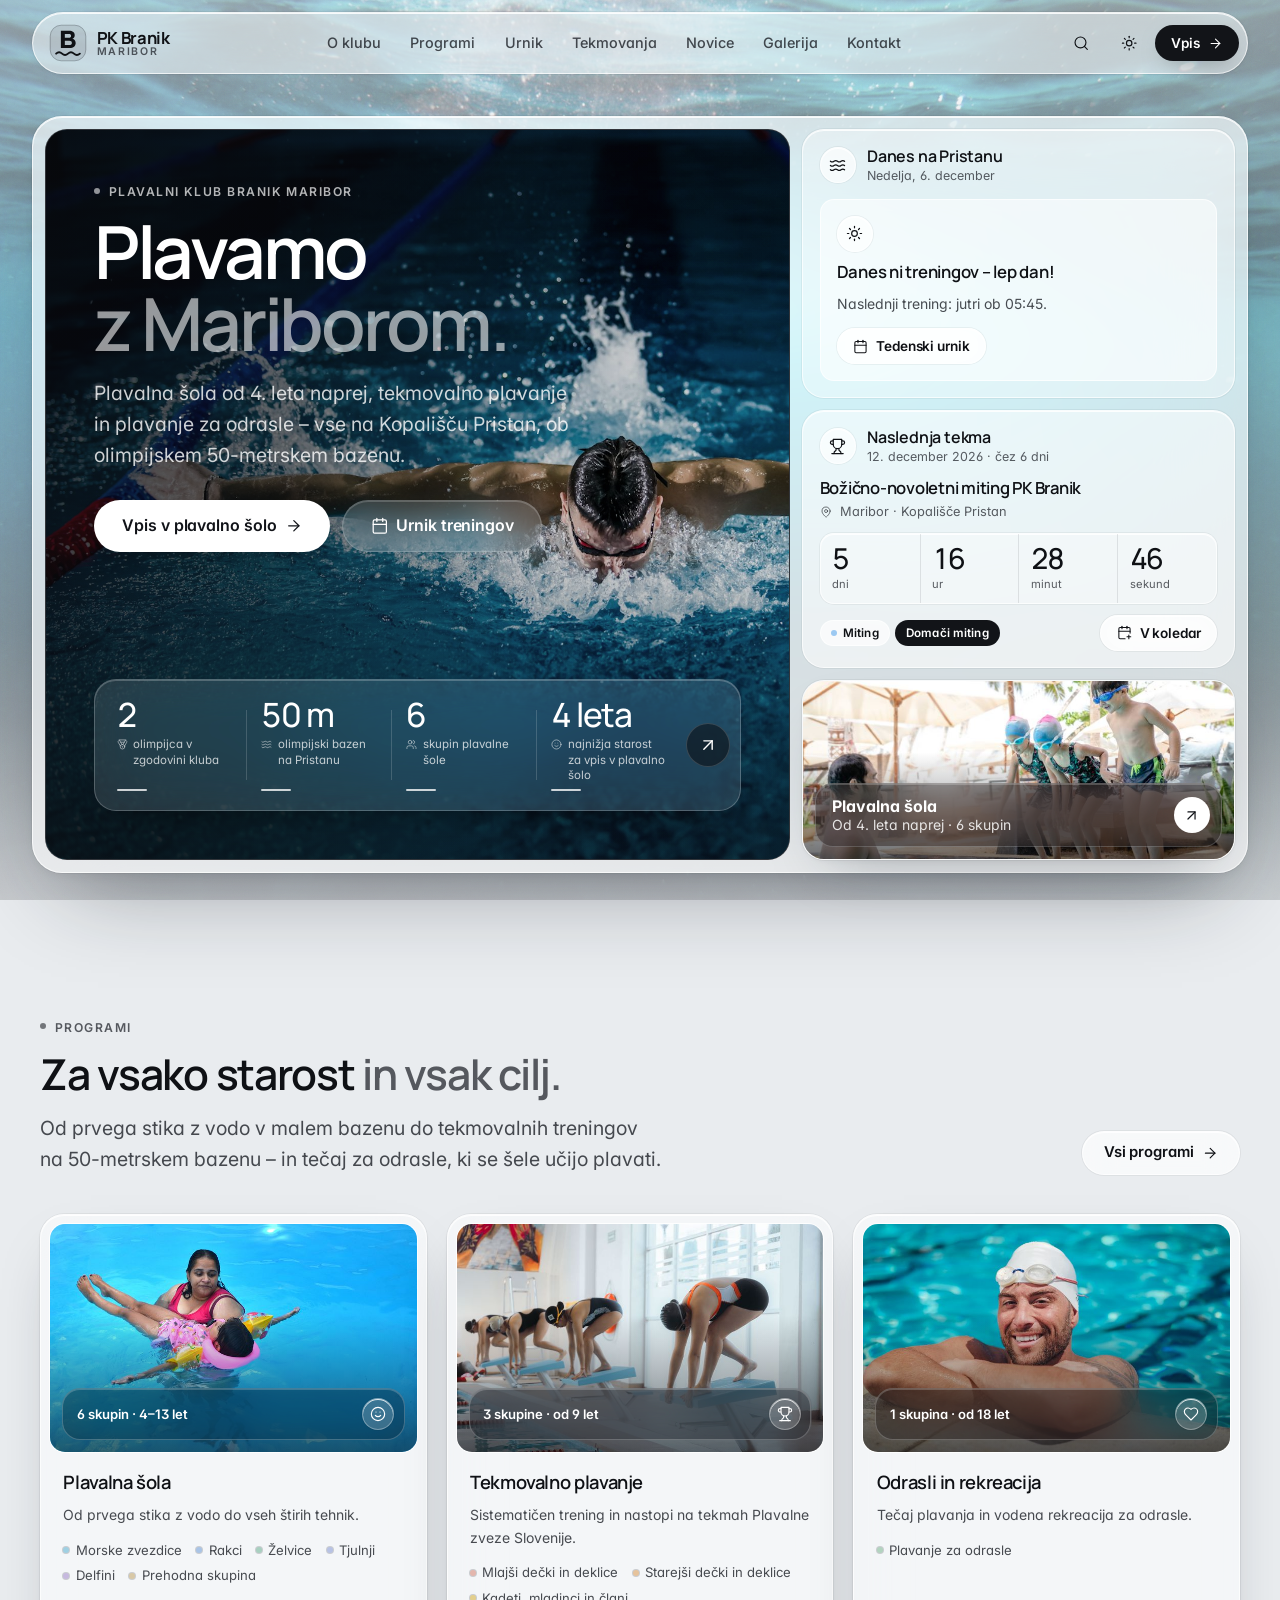
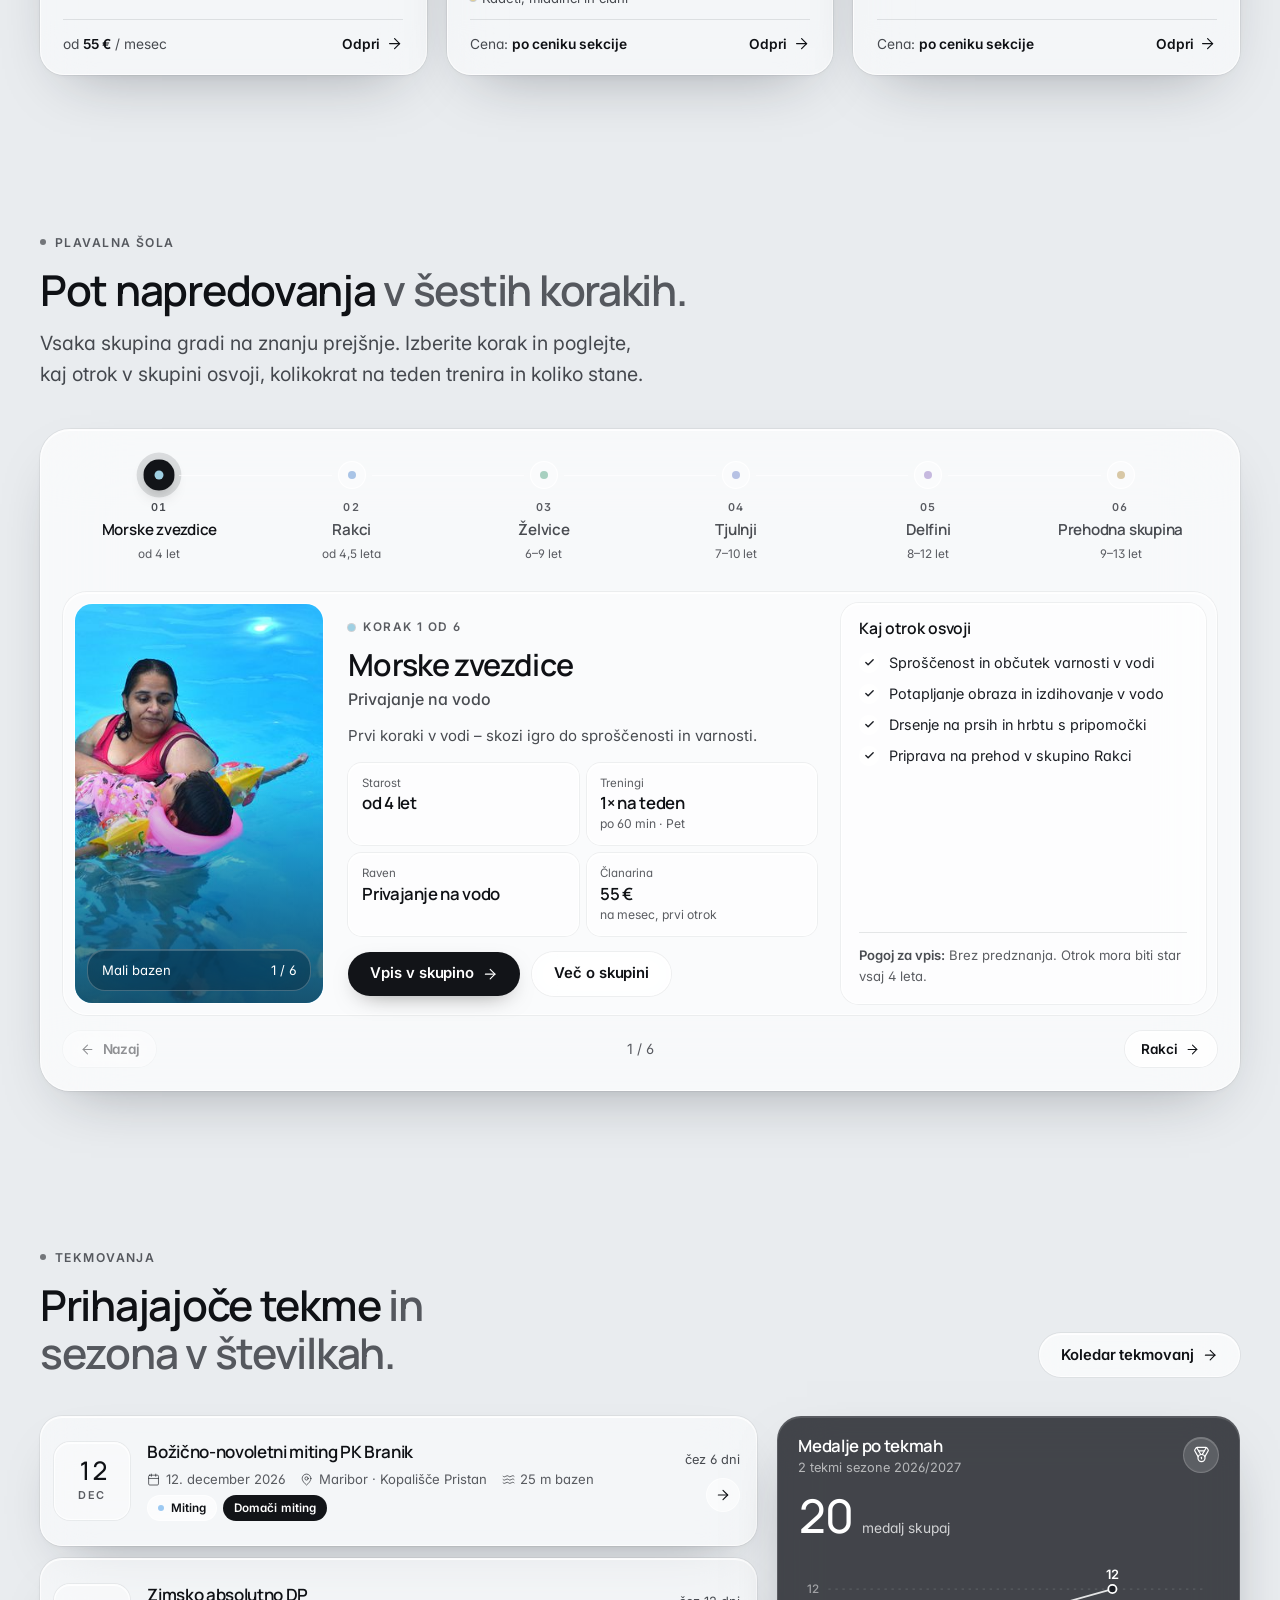
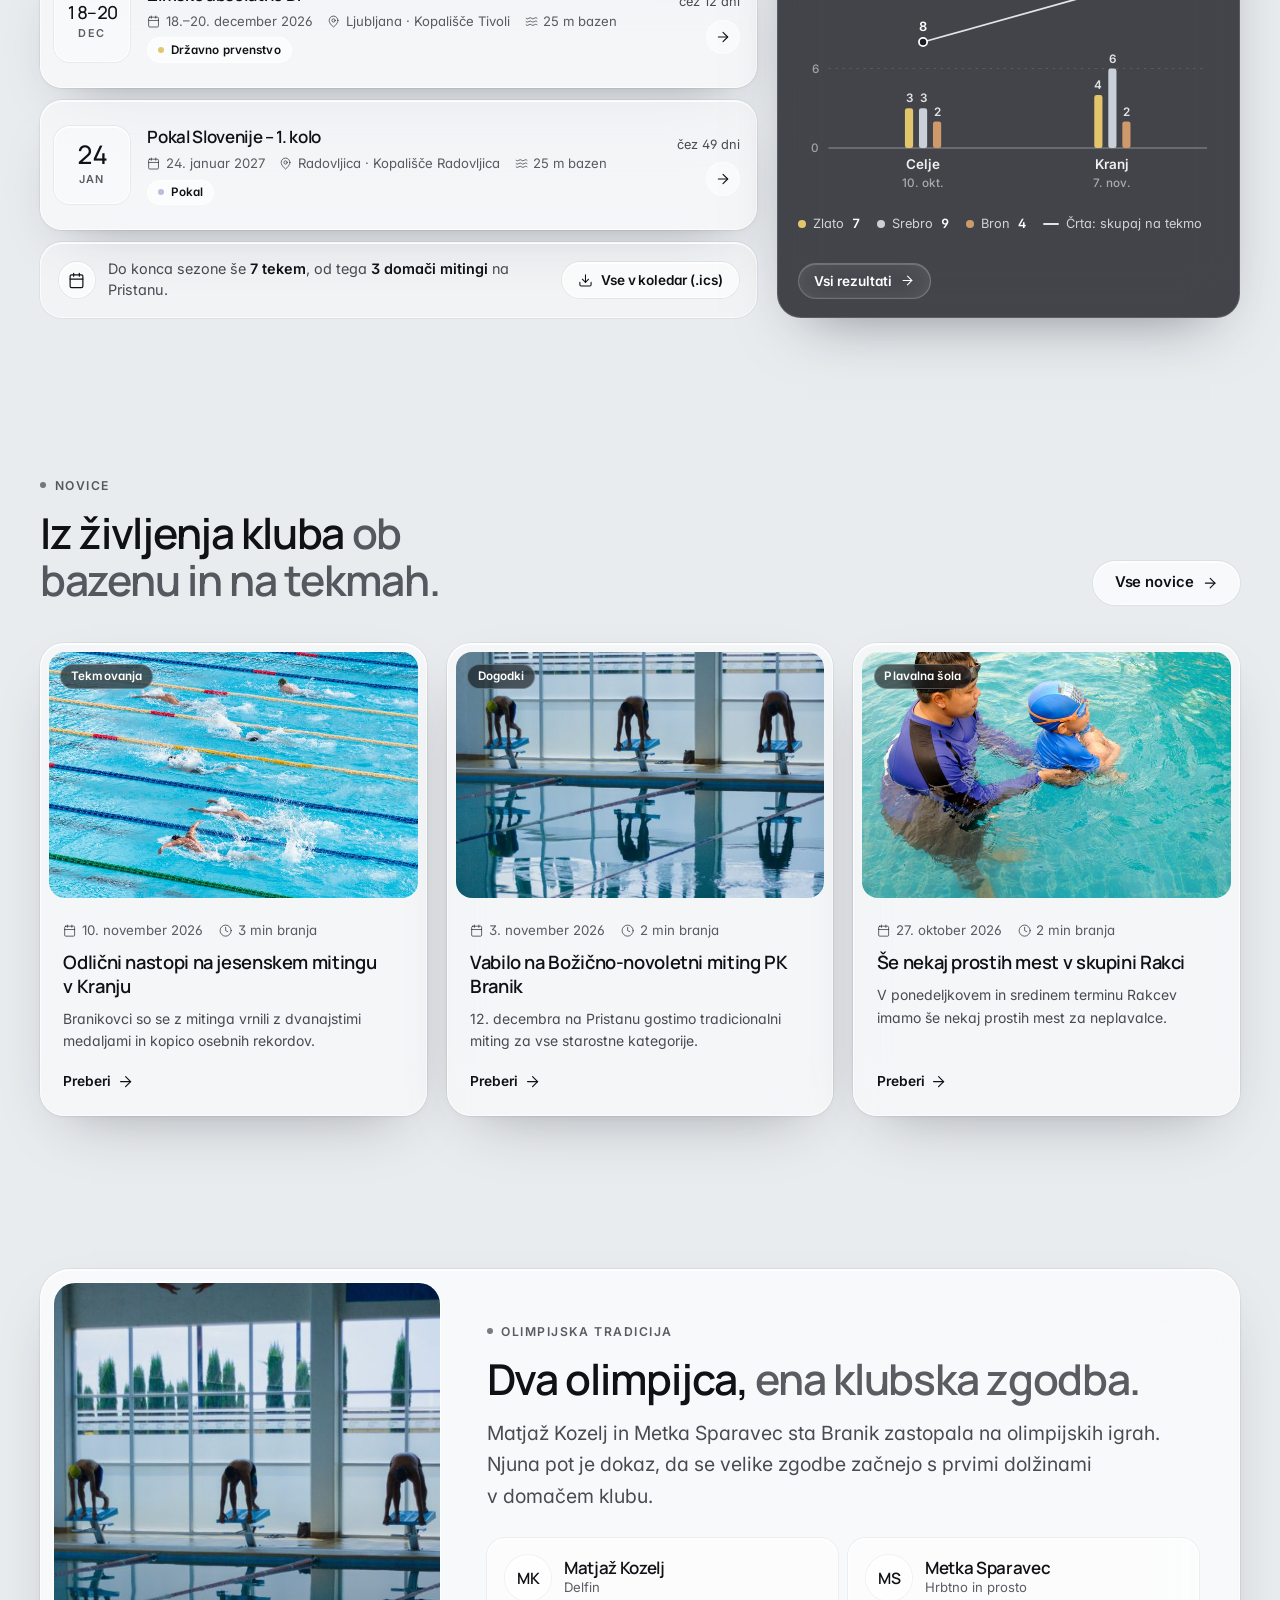
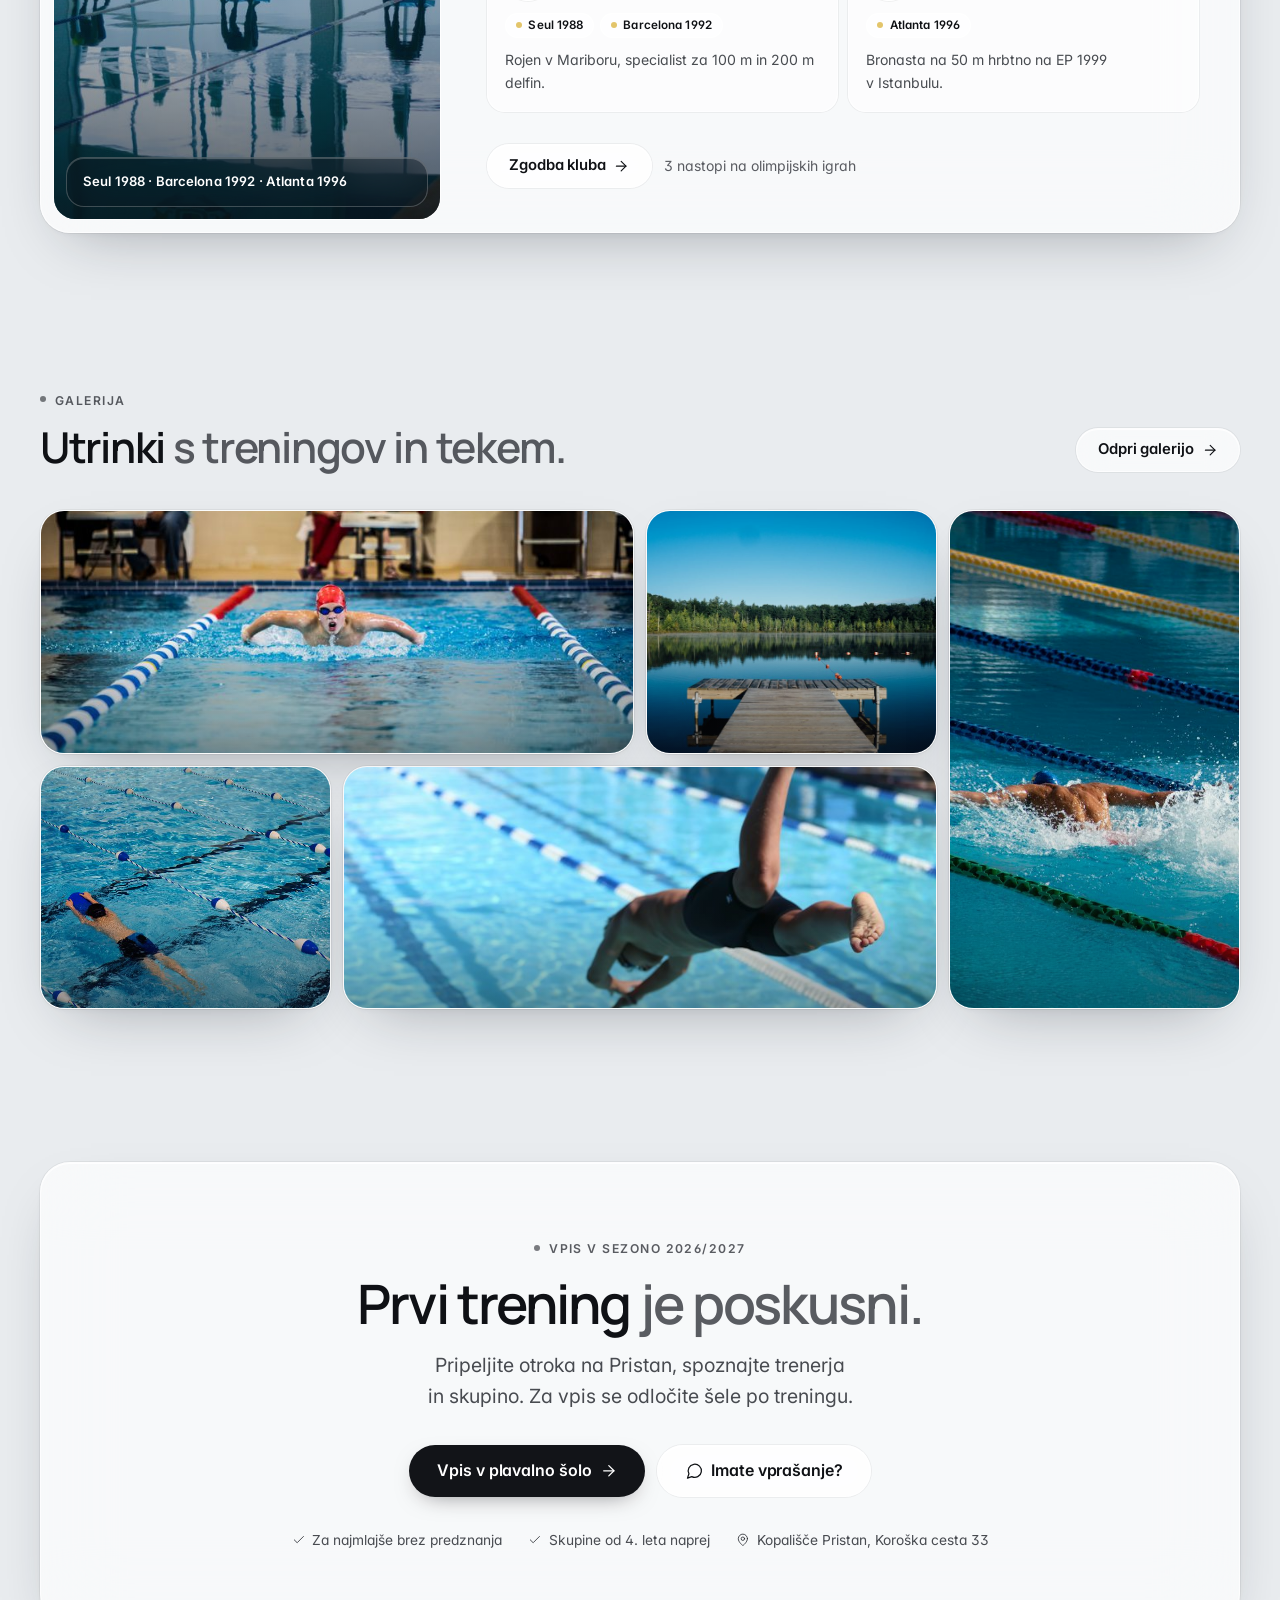
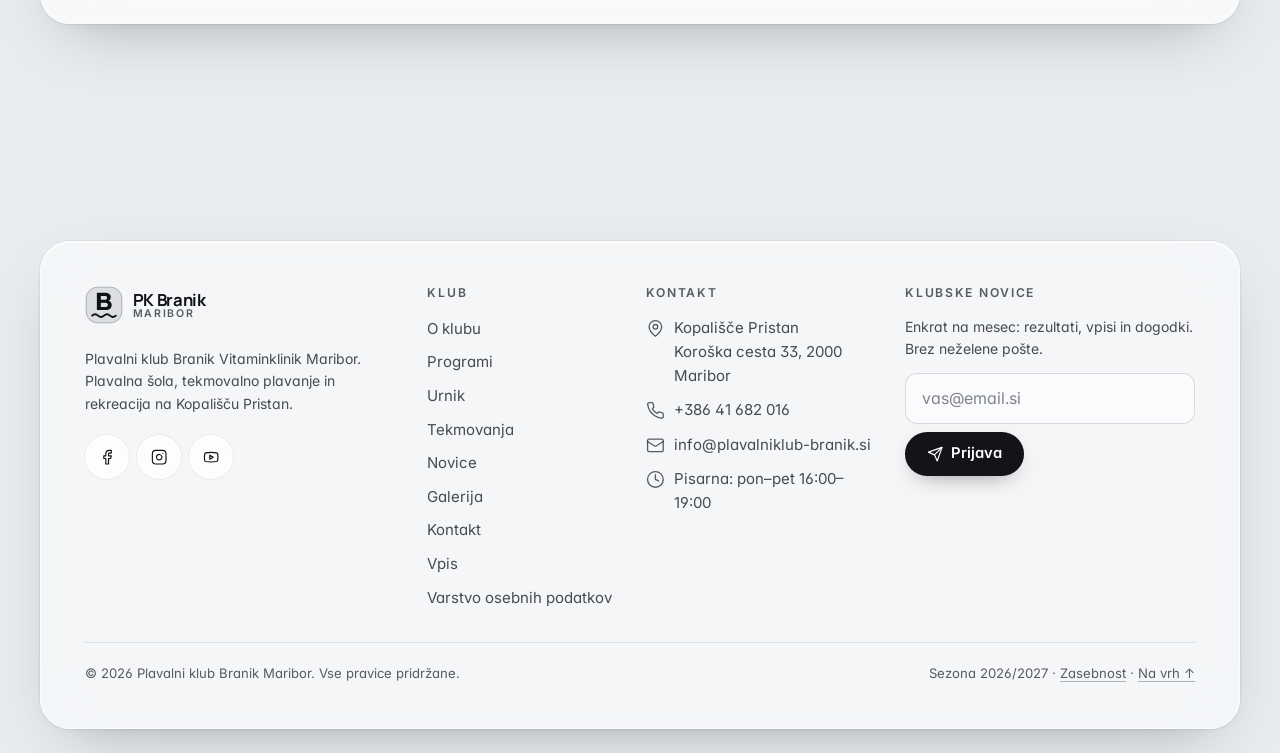
==== commit 84a9a30d: "Accessibility and content pass from site-wide review - style.css: graphite glass in dark theme and s" ====
--- a/plavalni-klub-branik/index.html
+++ b/plavalni-klub-branik/index.html
@@ -37,7 +37,7 @@
             <div class="home-stage__content">
               <p class="eyebrow">Plavalni klub Branik Maribor</p>
               <h1 id="home-title" class="home-stage__title">Plavamo <span class="gradient-text">z&nbsp;Mariborom.</span></h1>
-              <p class="lead home-stage__lead">Plavalna šola od 4.&nbsp;leta naprej, tekmovalno plavanje in plavanje za odrasle — vse na Kopališču Pristan, ob olimpijskem <span class="home-nowrap">50-metrskem</span> bazenu.</p>
+              <p class="lead home-stage__lead">Plavalna šola od 4.&nbsp;leta naprej, tekmovalno plavanje in plavanje za odrasle – vse na Kopališču Pristan, ob olimpijskem <span class="home-nowrap">50-metrskem</span> bazenu.</p>
               <div class="cluster home-stage__actions">
                 <a class="btn btn--primary btn--lg" href="vpis.html">Vpis v plavalno šolo <i data-icon="arrow-right" class="icon--move"></i></a>
                 <a class="btn btn--lg" href="urnik.html"><i data-icon="calendar"></i>Urnik treningov</a>
@@ -48,7 +48,7 @@
                 <li class="home-stat"><span class="home-stat__value">2</span><span class="home-stat__label"><span>olimpijca v zgodovini kluba</span></span><span class="home-stat__bar" aria-hidden="true"></span></li>
                 <li class="home-stat"><span class="home-stat__value">50 m</span><span class="home-stat__label"><span>olimpijski bazen na Pristanu</span></span><span class="home-stat__bar" aria-hidden="true"></span></li>
                 <li class="home-stat"><span class="home-stat__value">6</span><span class="home-stat__label"><span>skupin plavalne šole</span></span><span class="home-stat__bar" aria-hidden="true"></span></li>
-                <li class="home-stat"><span class="home-stat__value">4+</span><span class="home-stat__label"><span>leta — starost za vpis</span></span><span class="home-stat__bar" aria-hidden="true"></span></li>
+                <li class="home-stat"><span class="home-stat__value">4+</span><span class="home-stat__label"><span>leta – starost za vpis</span></span><span class="home-stat__bar" aria-hidden="true"></span></li>
               </ul>
               <a class="home-stats__more" href="o-klubu.html" aria-label="Več o klubu" data-tooltip="Več o klubu"><i data-icon="arrow-up-right"></i></a>
             </div>
@@ -102,7 +102,7 @@
           <div>
             <p class="eyebrow">Programi</p>
             <h2 id="home-programs-title">Za vsako starost <span class="gradient-text">in vsak cilj.</span></h2>
-            <p class="lead">Od prvega stika z vodo v malem bazenu do tekmovalnih treningov na <span class="home-nowrap">50-metrskem</span> bazenu — in tečaj za odrasle, ki se šele učijo plavati.</p>
+            <p class="lead">Od prvega stika z vodo v malem bazenu do tekmovalnih treningov na <span class="home-nowrap">50-metrskem</span> bazenu – in tečaj za odrasle, ki se šele učijo plavati.</p>
           </div>
           <a class="btn" href="programi.html">Vsi programi <i data-icon="arrow-right" class="icon--move"></i></a>
         </div>
--- a/plavalni-klub-branik/assets/css/style.css
+++ b/plavalni-klub-branik/assets/css/style.css
@@ -53,27 +53,28 @@
 :root[data-theme="dark"] {
   color-scheme: dark;
   --bg: #0e1013;
-  --photo-filter: saturate(.62) brightness(.82) contrast(1.02);
+  --photo-filter: saturate(.6) brightness(.74) contrast(1.02);
   --shade: linear-gradient(180deg, rgba(9, 11, 14, .58) 0%, rgba(9, 11, 14, .34) 32%, rgba(9, 11, 14, .5) 68%, rgba(9, 11, 14, .82) 100%);
   --vignette: radial-gradient(120% 90% at 50% 40%, transparent 55%, rgba(0, 0, 0, .45) 100%);
 
-  --text: rgba(255, 255, 255, .92);
-  --text-muted: rgba(255, 255, 255, .72);
-  --text-soft: rgba(255, 255, 255, .56);
+  --text: rgba(255, 255, 255, .94);
+  --text-muted: rgba(255, 255, 255, .84);
+  --text-soft: rgba(255, 255, 255, .7);
   --heading: #ffffff;
 
   --accent: #9fcbf5;            /* small indicators: focus, progress, active dots */
   --accent-ink: #c4def8;        /* accent used as text */
   --link: #ffffff;
 
-  --glass-bg: rgba(255, 255, 255, .085);
-  --glass-bg-strong: rgba(255, 255, 255, .13);
-  --glass-bg-hover: rgba(255, 255, 255, .14);
-  --glass-tile: rgba(10, 12, 16, .22);          /* nested inset tile (darker) */
-  --glass-tile-light: rgba(255, 255, 255, .06); /* nested raised tile */
+  /* graphite glass: a dark translucent tint keeps white text >= 4.5:1 over bright photo areas */
+  --glass-bg: rgba(26, 29, 34, .38);
+  --glass-bg-strong: rgba(26, 29, 34, .5);
+  --glass-bg-hover: rgba(44, 48, 55, .52);
+  --glass-tile: rgba(8, 10, 13, .3);            /* nested inset tile (darker) */
+  --glass-tile-light: rgba(255, 255, 255, .07); /* nested raised tile */
   --glass-bg-solid: rgba(32, 35, 40, .92);
-  --glass-border: rgba(255, 255, 255, .15);
-  --glass-border-strong: rgba(255, 255, 255, .28);
+  --glass-border: rgba(255, 255, 255, .16);
+  --glass-border-strong: rgba(255, 255, 255, .3);
   --glass-highlight: rgba(255, 255, 255, .16);
   --glass-shadow: 0 24px 60px -28px rgba(0, 0, 0, .7), 0 2px 10px -4px rgba(0, 0, 0, .3);
   --glass-shadow-lg: 0 40px 90px -30px rgba(0, 0, 0, .8), 0 4px 16px -6px rgba(0, 0, 0, .35);
@@ -89,14 +90,15 @@
   --input-bg: rgba(10, 12, 16, .26);
   --input-bg-focus: rgba(10, 12, 16, .34);
   --input-border: rgba(255, 255, 255, .18);
-  --placeholder: rgba(255, 255, 255, .42);
+  --placeholder: rgba(255, 255, 255, .55);
 
   --success: #8fdcb8;
   --warning: #ecd08a;
-  --danger: #ffaaa5;
+  --danger: #ffc6c1;
   --info: #b9d8f6;
 
   --focus-ring: 0 0 0 2px rgba(17, 19, 24, .9), 0 0 0 4px rgba(255, 255, 255, .85);
+  --focus-color: #ffffff;
   --divider: rgba(255, 255, 255, .11);
   --scrim: rgba(6, 8, 10, .55);
   --code-bg: rgba(255, 255, 255, .08);
@@ -111,8 +113,8 @@
   --vignette: radial-gradient(120% 90% at 50% 40%, transparent 60%, rgba(255, 255, 255, .35) 100%);
 
   --text: #1c1f25;
-  --text-muted: rgba(28, 31, 37, .74);
-  --text-soft: rgba(28, 31, 37, .66);
+  --text-muted: rgba(28, 31, 37, .8);
+  --text-soft: rgba(28, 31, 37, .72);
   --heading: #0f1115;
 
   --accent: #3b6ea8;
@@ -142,7 +144,7 @@
   --input-bg: rgba(255, 255, 255, .58);
   --input-bg-focus: rgba(255, 255, 255, .82);
   --input-border: rgba(15, 20, 30, .14);
-  --placeholder: rgba(28, 31, 37, .45);
+  --placeholder: rgba(28, 31, 37, .55);
 
   --success: #17714f;
   --warning: #8a5d00;
@@ -150,6 +152,7 @@
   --info: #2b5a8f;
 
   --focus-ring: 0 0 0 2px rgba(255, 255, 255, .95), 0 0 0 4px rgba(17, 19, 24, .75);
+  --focus-color: #121418;
   --divider: rgba(15, 20, 30, .1);
   --scrim: rgba(225, 229, 234, .45);
   --code-bg: rgba(15, 20, 30, .06);
@@ -205,7 +208,8 @@
 ::selection { background: rgba(255, 255, 255, .3); color: var(--heading); }
 :root[data-theme="light"] ::selection { background: rgba(17, 19, 24, .16); }
 :focus { outline: none; }
-:focus-visible { outline: none; box-shadow: var(--focus-ring); border-radius: 8px; }
+:focus-visible { outline: 2px solid var(--focus-color); outline-offset: 2px; }
+:where(.input, .select, .textarea):focus-visible { outline: none; }
 [hidden] { display: none !important; }
 
 * { scrollbar-width: thin; scrollbar-color: rgba(255, 255, 255, .28) transparent; }
@@ -374,8 +378,9 @@
 }
 .btn:hover { background: var(--glass-bg-hover); border-color: var(--glass-border-strong); color: var(--heading); }
 .btn:active { transform: scale(.97); }
-.btn:focus-visible { box-shadow: var(--focus-ring); border-radius: var(--radius-pill); }
+.btn:focus-visible { outline: 2px solid var(--focus-color); outline-offset: 2px; }
 .btn[disabled], .btn[aria-disabled="true"] { opacity: .45; pointer-events: none; }
+.btn[data-tooltip] { overflow: visible; }
 .btn--primary {
   color: var(--btn-primary-ink); background: var(--btn-primary-bg); border-color: transparent;
   box-shadow: 0 8px 24px -12px rgba(0, 0, 0, .55);
@@ -417,7 +422,7 @@
 .chip.is-active, .chip[aria-pressed="true"], .chip[aria-selected="true"] {
   color: var(--selected-ink); background: var(--selected-bg); border-color: transparent; font-weight: 600;
 }
-.chip .count { font-size: .74rem; opacity: .65; font-variant-numeric: tabular-nums; }
+.chip .count { font-size: .74rem; color: inherit; opacity: .85; font-variant-numeric: tabular-nums; }
 .chip .dot { width: 8px; height: 8px; border-radius: 50%; background: var(--dot, currentColor); flex: none; }
 .chip-group { display: flex; flex-wrap: wrap; gap: .5rem; }
 .chip-group--scroll { flex-wrap: nowrap; overflow-x: auto; padding-bottom: .4rem; scrollbar-width: none; }
@@ -477,7 +482,7 @@
 .card-media img { width: 100%; height: 100%; object-fit: cover; transition: transform .9s var(--ease); }
 .card:hover .card-media img { transform: scale(1.04); }
 .card-media .badge {
-  position: absolute; top: .7rem; left: .7rem; color: #fff; background: rgba(20, 22, 26, .38); border-color: rgba(255, 255, 255, .25);
+  position: absolute; top: .7rem; left: .7rem; color: #fff; background: rgba(16, 18, 22, .62); border-color: rgba(255, 255, 255, .25);
   -webkit-backdrop-filter: blur(12px); backdrop-filter: blur(12px);
 }
 .card-title { font-size: 1.15rem; line-height: 1.28; }
@@ -503,11 +508,19 @@
 .photo-card::after { content: ""; position: absolute; inset: 0; z-index: -1; background: linear-gradient(180deg, rgba(10, 12, 16, 0) 40%, rgba(10, 12, 16, .6) 100%); pointer-events: none; }
 .photo-card__glass {
   position: absolute; left: 12px; right: 12px; bottom: 12px; padding: .85rem 1rem; border-radius: var(--radius);
-  color: #fff; background: rgba(255, 255, 255, .14); border: 1px solid rgba(255, 255, 255, .24);
+  color: #fff; background: rgba(18, 20, 24, .34); border: 1px solid rgba(255, 255, 255, .22);
   -webkit-backdrop-filter: blur(22px) saturate(140%); backdrop-filter: blur(22px) saturate(140%);
-  box-shadow: inset 0 1px 0 rgba(255, 255, 255, .22);
-}
-.photo-card__glass, .photo-card__glass * { color: #fff; }
+  box-shadow: inset 0 1px 0 rgba(255, 255, 255, .2);
+}
+.photo-card__glass--dark { background: rgba(14, 16, 20, .46); }
+.photo-card__glass--light { background: rgba(255, 255, 255, .14); } /* only over dark photos */
+/* captions sit on a photo in both themes: re-scope the text tokens to white instead of forcing every child white */
+.photo-card__glass {
+  --text: #fff; --heading: #fff; --link: #fff;
+  --text-muted: rgba(255, 255, 255, .84); --text-soft: rgba(255, 255, 255, .72);
+  --glass-bg: rgba(255, 255, 255, .12); --glass-bg-strong: rgba(255, 255, 255, .18); --glass-bg-hover: rgba(255, 255, 255, .22);
+  --glass-border: rgba(255, 255, 255, .24); --glass-border-strong: rgba(255, 255, 255, .36);
+}
 
 /* ---------- 11. Page hero & breadcrumb ---------- */
 .page-hero { padding-top: clamp(1rem, 3vw, 2.5rem); padding-bottom: clamp(2rem, 4vw, 3rem); }
@@ -573,6 +586,12 @@
   .search-btn__label, .search-btn__kbd { display: inline-flex; }
 }
 
+@media (max-width: 359px) {
+  .site-header .nav-shell { gap: .5rem; padding-left: 12px; }
+  .site-header .nav-actions { gap: 2px; }
+  .site-header .nav-actions .btn--icon { width: 40px; height: 40px; min-height: 40px; }
+}
+
 /* Mobile drawer */
 .nav-overlay {
   position: fixed; inset: 0; z-index: var(--z-drawer); background: var(--scrim);
@@ -604,7 +623,7 @@
 .nav-drawer__links a .icon { color: currentColor; opacity: .75; }
 .nav-drawer__foot { margin-top: auto; display: grid; gap: .75rem; padding-top: 1rem; border-top: 1px solid var(--divider); }
 .nav-drawer__contact { font-size: .88rem; color: var(--text-muted); display: grid; gap: .35rem; }
-.nav-drawer__contact a { color: inherit; text-decoration: none; display: inline-flex; gap: .5rem; align-items: center; }
+.nav-drawer__contact a { color: inherit; text-decoration: none; display: inline-flex; gap: .5rem; align-items: center; min-height: 40px; border-radius: 10px; }
 
 /* ---------- 13. Footer ---------- */
 .site-footer { position: relative; z-index: 1; padding: clamp(3rem, 6vw, 5rem) 0 1.5rem; margin-top: clamp(2rem, 5vw, 4rem); }
@@ -674,6 +693,7 @@
 .check input:checked::after { content: ""; width: 10px; height: 6px; border: 2px solid var(--selected-ink); border-top: 0; border-right: 0; transform: translateY(-1px) rotate(-45deg); }
 .check input[type="radio"]:checked::after { width: 8px; height: 8px; border: 0; border-radius: 50%; background: var(--selected-ink); transform: none; }
 .check input:focus-visible { box-shadow: var(--focus-ring); }
+:root[data-theme="light"] .check input:not(:checked), :root[data-theme="light"] .switch input:not(:checked) { border-color: rgba(15, 20, 30, .32); }
 .field.is-invalid .check input { border-color: var(--danger); }
 .option-card { position: relative; display: block; cursor: pointer; }
 .option-card input { position: absolute; opacity: 0; inset: 0; cursor: pointer; }
@@ -831,14 +851,15 @@
 .cmdk__input::placeholder { color: var(--placeholder); }
 .cmdk__results { list-style: none; padding: .5rem; margin: 0; overflow-y: auto; max-height: 56vh; }
 .cmdk__group { padding: .65rem .75rem .35rem; font-size: .7rem; letter-spacing: .12em; text-transform: uppercase; color: var(--text-soft); font-weight: 600; }
-.cmdk__item a { display: flex; align-items: center; gap: .85rem; padding: .65rem .75rem; border-radius: var(--radius-sm); color: var(--text); text-decoration: none; }
-.cmdk__item a .icon-bubble { width: 36px; height: 36px; }
-.cmdk__item a .icon-bubble .icon { width: 17px; height: 17px; }
+.cmdk__item { cursor: pointer; }
+.cmdk__link { display: flex; align-items: center; gap: .85rem; padding: .65rem .75rem; border-radius: var(--radius-sm); color: var(--text); }
+.cmdk__link .icon-bubble { width: 36px; height: 36px; }
+.cmdk__link .icon-bubble .icon { width: 17px; height: 17px; }
 .cmdk__item-text { display: flex; flex-direction: column; min-width: 0; }
 .cmdk__item-title { font-weight: 600; color: var(--heading); }
 .cmdk__item-sub { font-size: .82rem; color: var(--text-soft); white-space: nowrap; overflow: hidden; text-overflow: ellipsis; }
 .cmdk__item mark { background: transparent; color: var(--heading); text-decoration: underline; text-decoration-thickness: 2px; text-underline-offset: 3px; }
-.cmdk__item[aria-selected="true"] a { background: var(--glass-bg-hover); box-shadow: inset 0 0 0 1px var(--glass-border-strong); }
+.cmdk__item[aria-selected="true"] .cmdk__link { background: var(--glass-bg-hover); box-shadow: inset 0 0 0 1px var(--glass-border-strong); }
 .cmdk__foot { display: flex; gap: 1rem; flex-wrap: wrap; padding: .7rem 1.25rem; border-top: 1px solid var(--divider); font-size: .78rem; color: var(--text-soft); }
 .cmdk__foot span { display: inline-flex; gap: .35rem; align-items: center; }
 .cmdk__empty { padding: 2rem 1rem; text-align: center; color: var(--text-muted); }
@@ -907,7 +928,7 @@
 
 /* ---------- 26. Print ---------- */
 @media print {
-  .bg-scene, .site-header, .nav-drawer, .nav-overlay, .to-top, .toast-region, .site-footer .newsletter-form { display: none !important; }
+  .bg-scene, .site-header, .nav-drawer, .nav-overlay, .to-top, .toast-region, .skip-link, .site-footer .newsletter-form { display: none !important; }
   :root[data-theme] { color-scheme: light !important; background: #fff !important; }
   body { background: #fff; color: #000; }
   main { padding-top: 0; }
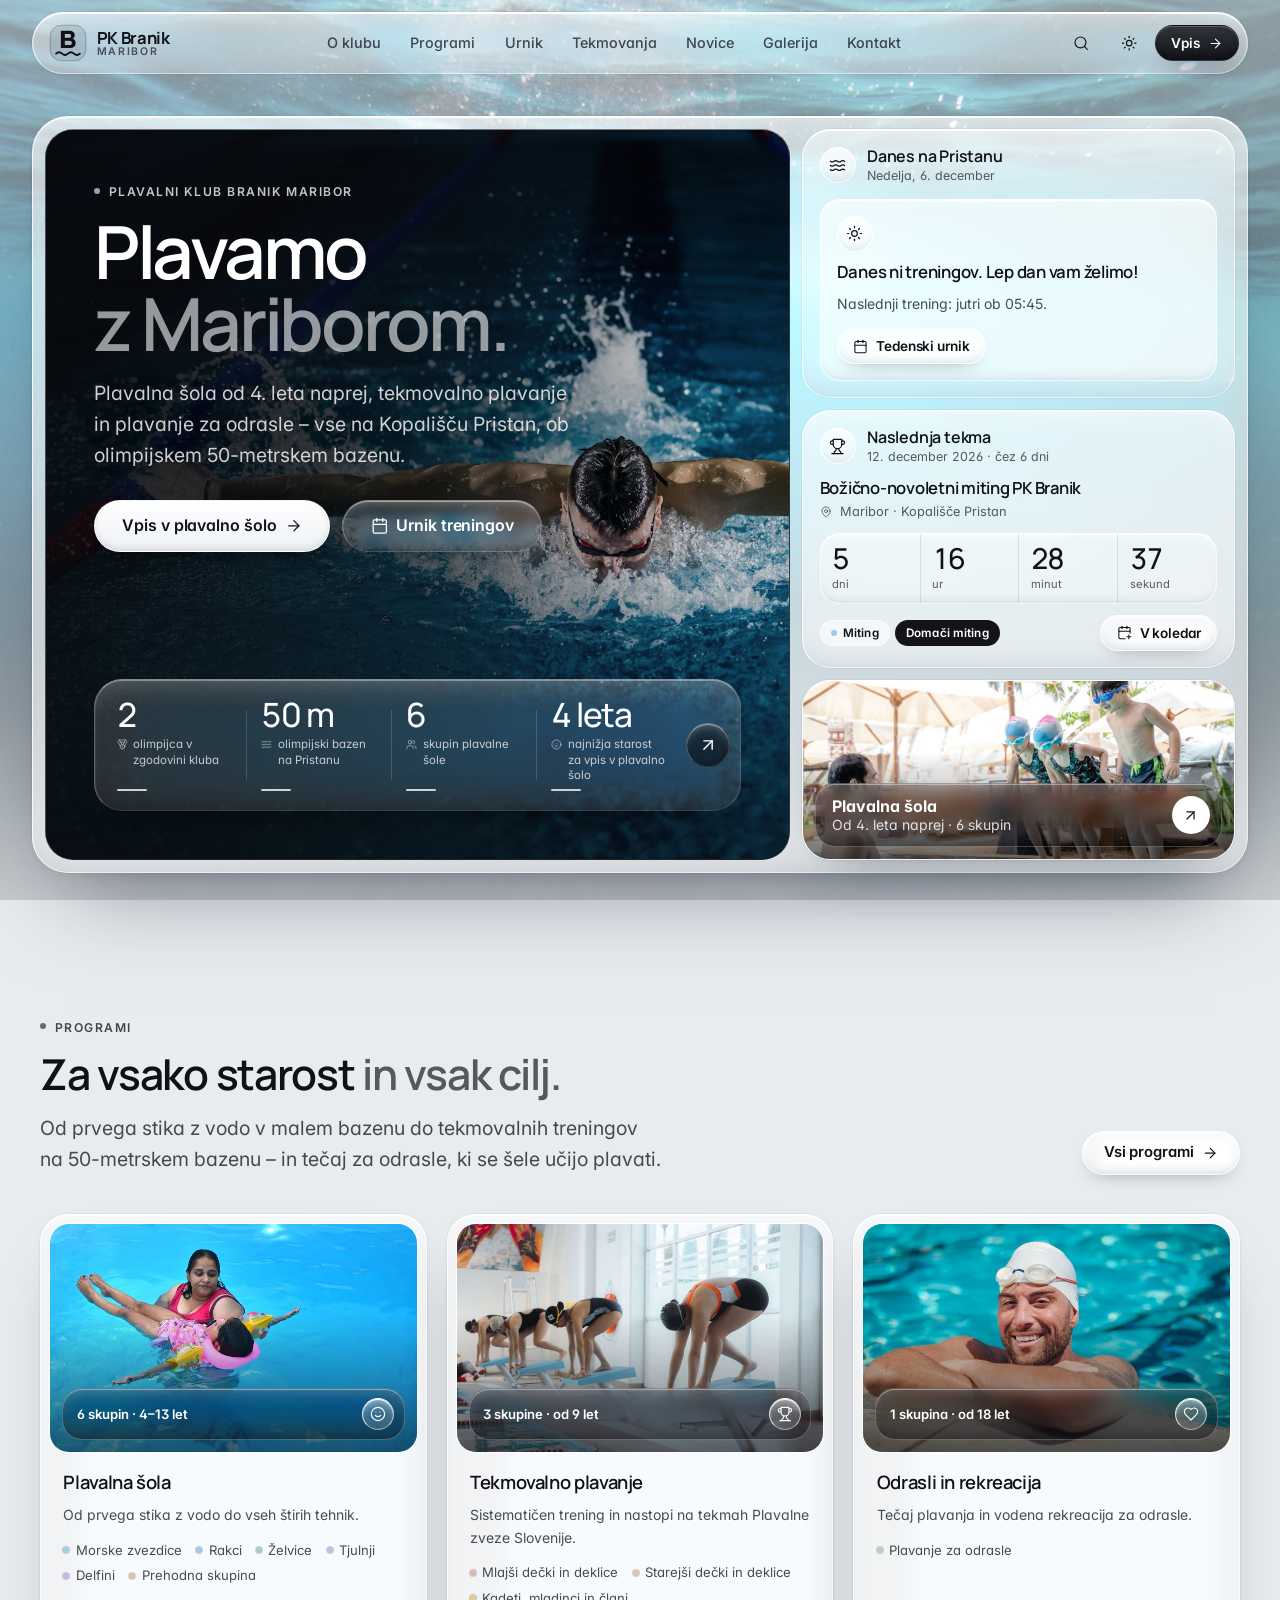
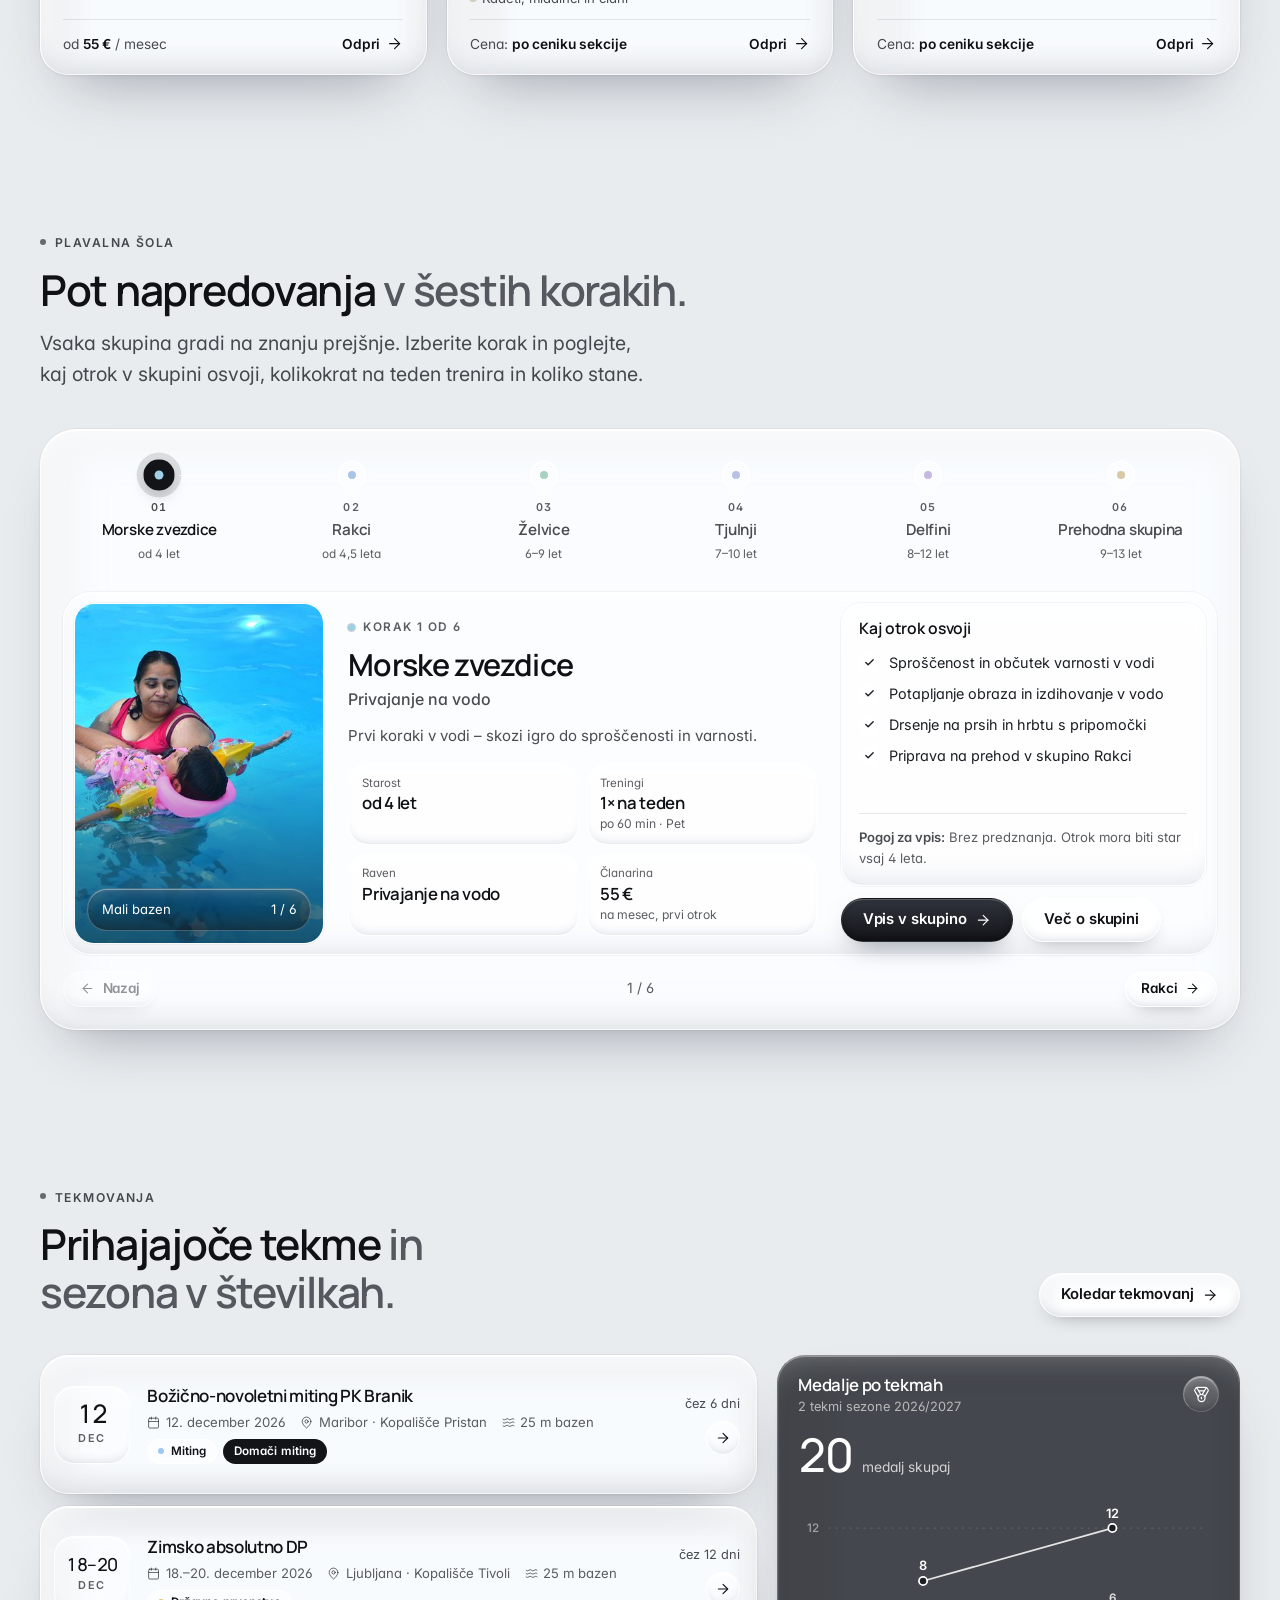
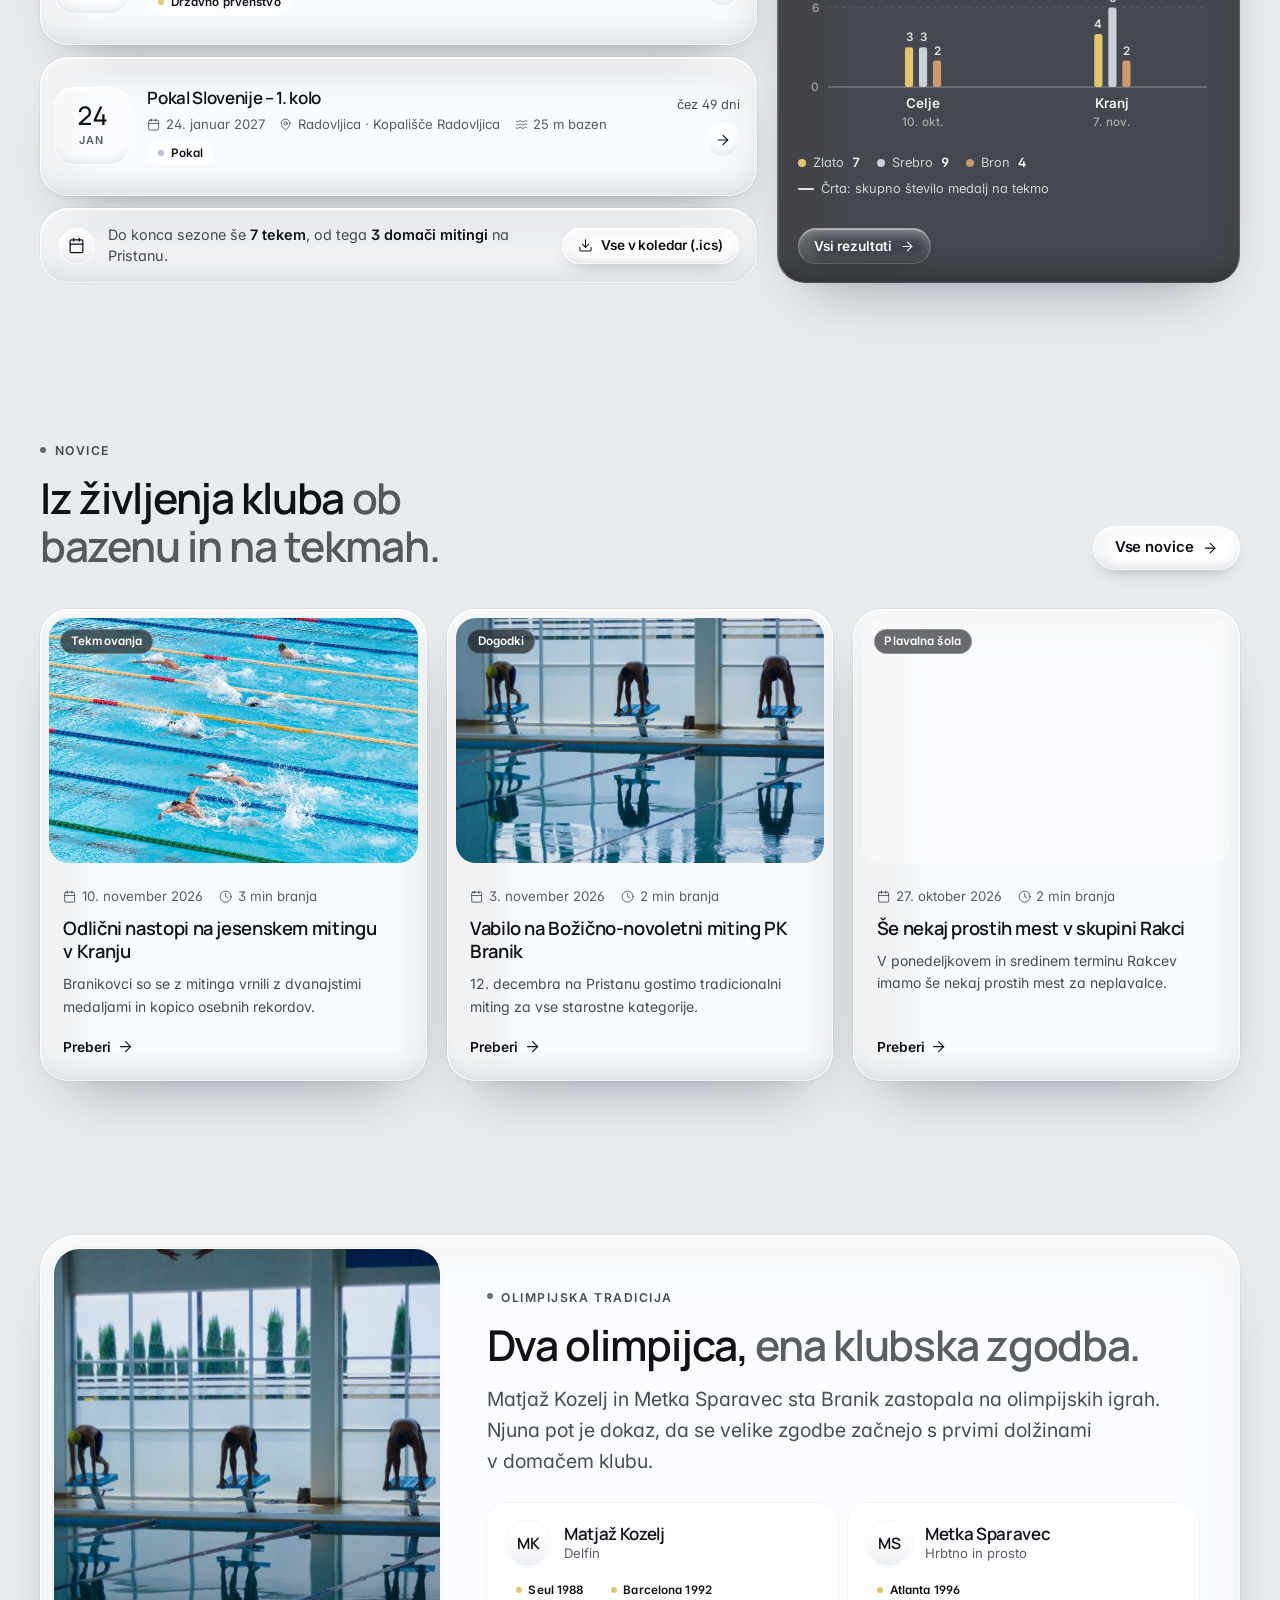
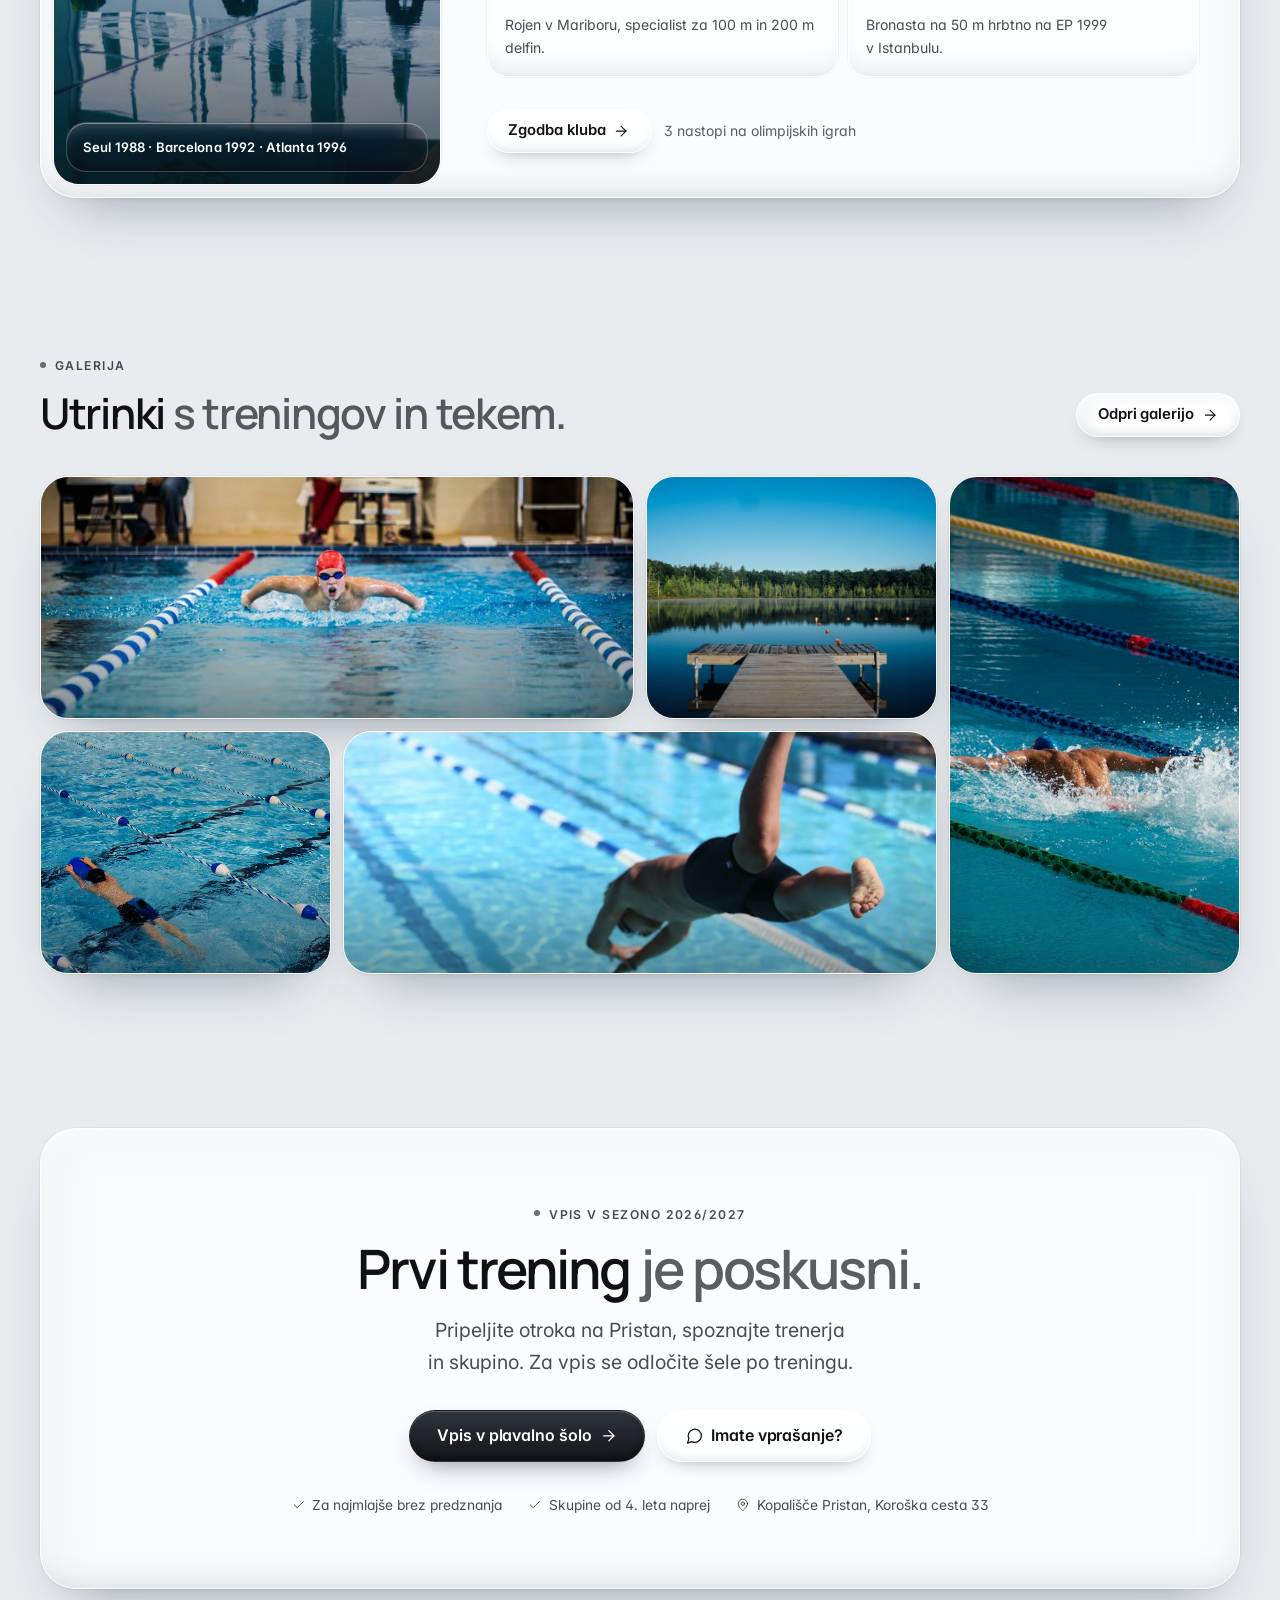
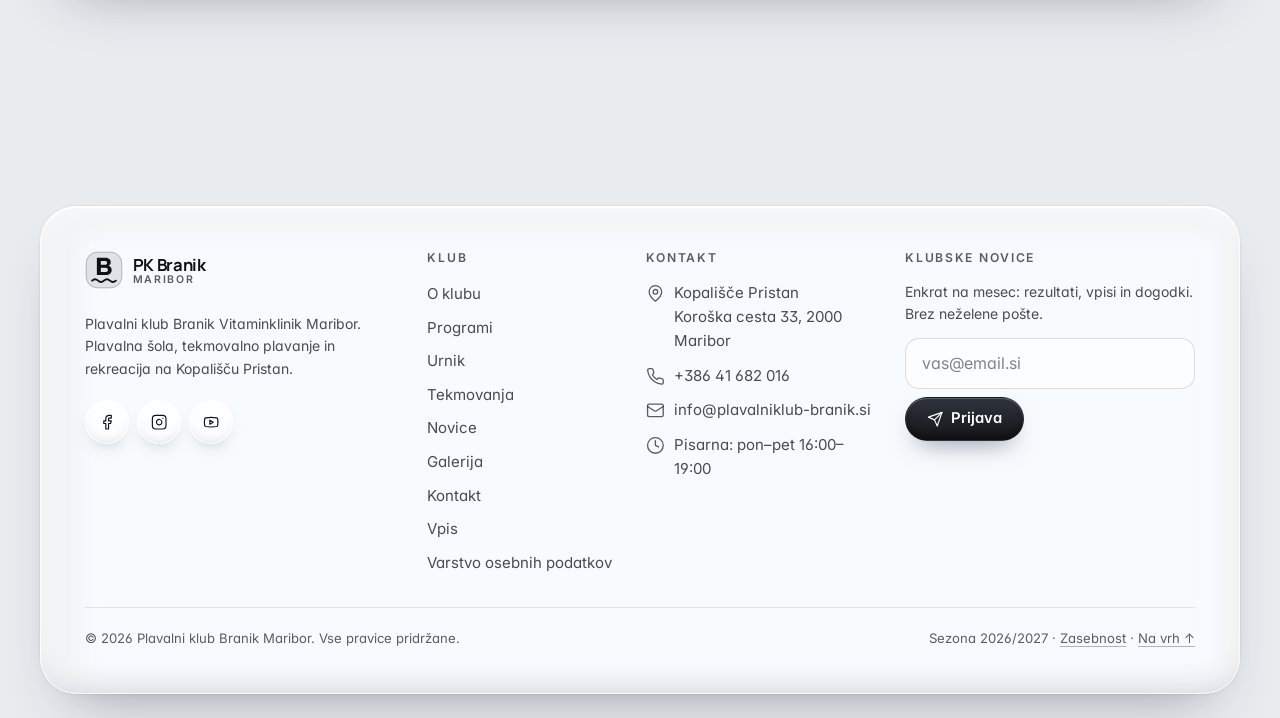
==== commit 6601cc4c: "WIP: page fixes in progress (review findings + liquid-glass alignment) Snapshot while the per-page f" ====
--- a/plavalni-klub-branik/index.html
+++ b/plavalni-klub-branik/index.html
@@ -29,7 +29,7 @@
 
     <!-- ============ HERO: glass dashboard ============ -->
     <section class="home-hero" aria-labelledby="home-title">
-      <div class="home-hero__wrap">
+      <div class="container--wide home-hero__wrap">
         <div class="home-hero__shell glass glass--strong glass--lg" data-home-shell data-reveal="fade">
 
           <div class="home-stage home-dark">
@@ -48,7 +48,7 @@
                 <li class="home-stat"><span class="home-stat__value">2</span><span class="home-stat__label"><span>olimpijca v zgodovini kluba</span></span><span class="home-stat__bar" aria-hidden="true"></span></li>
                 <li class="home-stat"><span class="home-stat__value">50 m</span><span class="home-stat__label"><span>olimpijski bazen na Pristanu</span></span><span class="home-stat__bar" aria-hidden="true"></span></li>
                 <li class="home-stat"><span class="home-stat__value">6</span><span class="home-stat__label"><span>skupin plavalne šole</span></span><span class="home-stat__bar" aria-hidden="true"></span></li>
-                <li class="home-stat"><span class="home-stat__value">4+</span><span class="home-stat__label"><span>leta – starost za vpis</span></span><span class="home-stat__bar" aria-hidden="true"></span></li>
+                <li class="home-stat"><span class="home-stat__value">4 leta</span><span class="home-stat__label"><span>najnižja starost za vpis v plavalno šolo</span></span><span class="home-stat__bar" aria-hidden="true"></span></li>
               </ul>
               <a class="home-stats__more" href="o-klubu.html" aria-label="Več o klubu" data-tooltip="Več o klubu"><i data-icon="arrow-up-right"></i></a>
             </div>
@@ -134,9 +134,9 @@
             <noscript><p class="muted">Podrobnosti o vseh skupinah so na strani <a href="programi.html#sola">Programi</a>.</p></noscript>
           </div>
           <div class="home-path__nav" data-path-nav hidden>
-            <button type="button" class="btn btn--sm" data-path-prev><i data-icon="arrow-left"></i><span data-path-prev-label>Nazaj</span></button>
+            <button type="button" class="btn btn--sm" data-path-prev><i data-icon="arrow-left"></i><span class="home-path__nav-text"><span data-path-prev-label>Nazaj</span></span></button>
             <span class="home-path__count small soft" data-path-count aria-hidden="true"></span>
-            <button type="button" class="btn btn--sm" data-path-next><span data-path-next-label>Naprej</span><i data-icon="arrow-right"></i></button>
+            <button type="button" class="btn btn--sm" data-path-next><span class="home-path__nav-text"><span data-path-next-label>Naprej</span></span><i data-icon="arrow-right"></i></button>
           </div>
         </div>
       </div>
--- a/plavalni-klub-branik/assets/css/style.css
+++ b/plavalni-klub-branik/assets/css/style.css
@@ -1,6 +1,8 @@
 /* ==========================================================================
-   PK Branik Maribor — "real glass" design system
-   Frosted, neutral glass panels floating over full-bleed photography.
+   PK Branik Maribor — "liquid glass" design system
+   Clear, refracting glass panels floating over full-bleed photography:
+   lensing at the edges (SVG displacement, Chromium), specular rims that catch
+   light from the top-left, inner thickness shading and capsule shapes.
    No neon gradients: colour comes from the photo, UI stays white / graphite.
    Page-specific styles live in assets/css/pages/*.css
    ========================================================================== */
@@ -21,11 +23,11 @@
   --c-rose: #e2b1aa;
   --c-lilac: #c3b8df;
 
-  --radius-xs: 8px;
-  --radius-sm: 12px;
-  --radius: 18px;
-  --radius-lg: 24px;
-  --radius-xl: 30px;
+  --radius-xs: 10px;
+  --radius-sm: 14px;
+  --radius: 20px;
+  --radius-lg: 28px;
+  --radius-xl: 36px;
   --radius-pill: 999px;
 
   --blur: 26px;
@@ -39,6 +41,7 @@
 
   --ease: cubic-bezier(.22, .8, .24, 1);
   --ease-spring: cubic-bezier(.34, 1.4, .64, 1);
+  --ease-liquid: cubic-bezier(.3, 1.5, .5, 1);
 
   --z-bg: -1;
   --z-header: 50;
@@ -66,24 +69,32 @@
   --accent-ink: #c4def8;        /* accent used as text */
   --link: #ffffff;
 
-  /* graphite glass: a dark translucent tint keeps white text >= 4.5:1 over bright photo areas */
-  --glass-bg: rgba(26, 29, 34, .38);
-  --glass-bg-strong: rgba(26, 29, 34, .5);
-  --glass-bg-hover: rgba(44, 48, 55, .52);
-  --glass-tile: rgba(8, 10, 13, .3);            /* nested inset tile (darker) */
+  /* liquid glass: clear graphite tint (keeps white text readable over the dimmed photo) */
+  --glass-bg: rgba(22, 25, 30, .3);
+  --glass-bg-strong: rgba(22, 25, 30, .42);
+  --glass-bg-hover: rgba(48, 52, 60, .4);
+  --glass-tile: rgba(8, 10, 13, .26);           /* nested inset tile (darker) */
   --glass-tile-light: rgba(255, 255, 255, .07); /* nested raised tile */
   --glass-bg-solid: rgba(32, 35, 40, .92);
-  --glass-border: rgba(255, 255, 255, .16);
-  --glass-border-strong: rgba(255, 255, 255, .3);
+  --glass-border: rgba(255, 255, 255, .18);
+  --glass-border-strong: rgba(255, 255, 255, .36);
+  /* rim light: top · right · bottom · left — light falls from the top-left */
+  --glass-border-lit: rgba(255, 255, 255, .42) rgba(255, 255, 255, .15) rgba(255, 255, 255, .07) rgba(255, 255, 255, .24);
   --glass-highlight: rgba(255, 255, 255, .16);
-  --glass-shadow: 0 24px 60px -28px rgba(0, 0, 0, .7), 0 2px 10px -4px rgba(0, 0, 0, .3);
-  --glass-shadow-lg: 0 40px 90px -30px rgba(0, 0, 0, .8), 0 4px 16px -6px rgba(0, 0, 0, .35);
-  --glass-edge: inset 0 1px 0 rgba(255, 255, 255, .16), inset 0 -1px 0 rgba(255, 255, 255, .03);
-  --spotlight: rgba(255, 255, 255, .07);
+  --glass-shadow: 0 30px 60px -30px rgba(0, 0, 0, .78), 0 2px 10px -4px rgba(0, 0, 0, .35);
+  --glass-shadow-lg: 0 44px 90px -32px rgba(0, 0, 0, .85), 0 4px 16px -6px rgba(0, 0, 0, .38);
+  /* thickness: specular top line, top inner glow, bottom inner shade */
+  --glass-edge: inset 0 1px 0 rgba(255, 255, 255, .34), inset 1px 0 0 rgba(255, 255, 255, .06), inset 0 22px 34px -28px rgba(255, 255, 255, .42), inset 0 -24px 34px -30px rgba(0, 0, 0, .58);
+  --glass-edge-sm: inset 0 1px 0 rgba(255, 255, 255, .42), inset 0 10px 14px -11px rgba(255, 255, 255, .5), inset 0 -8px 12px -9px rgba(0, 0, 0, .5);
+  --spotlight: rgba(255, 255, 255, .1);
+  --glare: rgba(255, 255, 255, .16);
 
   --btn-primary-bg: #ffffff;
   --btn-primary-hover: #e9edf2;
   --btn-primary-ink: #111318;
+  --btn-primary-fill: linear-gradient(180deg, #ffffff 0%, #eef1f5 100%);
+  --btn-primary-fill-hover: linear-gradient(180deg, #ffffff 0%, #e2e7ee 100%);
+  --btn-primary-shadow: inset 0 1px 0 #fff, inset 0 -3px 6px rgba(0, 0, 0, .09), 0 12px 26px -12px rgba(0, 0, 0, .65);
   --selected-bg: #ffffff;
   --selected-ink: #111318;
 
@@ -121,23 +132,29 @@
   --accent-ink: #2b5a8f;
   --link: #0f1115;
 
-  --glass-bg: rgba(255, 255, 255, .5);
-  --glass-bg-strong: rgba(255, 255, 255, .66);
-  --glass-bg-hover: rgba(255, 255, 255, .64);
-  --glass-tile: rgba(255, 255, 255, .36);
+  --glass-bg: rgba(255, 255, 255, .4);
+  --glass-bg-strong: rgba(255, 255, 255, .56);
+  --glass-bg-hover: rgba(255, 255, 255, .58);
+  --glass-tile: rgba(255, 255, 255, .32);
   --glass-tile-light: rgba(255, 255, 255, .55);
   --glass-bg-solid: rgba(247, 248, 250, .94);
-  --glass-border: rgba(255, 255, 255, .7);
-  --glass-border-strong: rgba(255, 255, 255, .95);
+  --glass-border: rgba(255, 255, 255, .72);
+  --glass-border-strong: rgba(255, 255, 255, .98);
+  --glass-border-lit: rgba(255, 255, 255, .98) rgba(255, 255, 255, .62) rgba(255, 255, 255, .42) rgba(255, 255, 255, .8);
   --glass-highlight: rgba(255, 255, 255, .7);
-  --glass-shadow: 0 24px 60px -30px rgba(20, 26, 36, .38), 0 2px 10px -4px rgba(20, 26, 36, .1);
-  --glass-shadow-lg: 0 40px 90px -34px rgba(20, 26, 36, .45), 0 4px 16px -6px rgba(20, 26, 36, .12);
-  --glass-edge: inset 0 1px 0 rgba(255, 255, 255, .85), 0 0 0 1px rgba(15, 20, 30, .05);
-  --spotlight: rgba(255, 255, 255, .45);
+  --glass-shadow: 0 30px 60px -32px rgba(20, 30, 50, .42), 0 2px 10px -4px rgba(20, 30, 50, .1);
+  --glass-shadow-lg: 0 44px 90px -36px rgba(20, 30, 50, .5), 0 4px 16px -6px rgba(20, 30, 50, .12);
+  --glass-edge: inset 0 1px 0 rgba(255, 255, 255, .95), inset 0 22px 34px -28px rgba(255, 255, 255, .9), inset 0 -24px 34px -30px rgba(40, 60, 90, .22), 0 0 0 1px rgba(15, 20, 30, .04);
+  --glass-edge-sm: inset 0 1px 0 rgba(255, 255, 255, .95), inset 0 10px 14px -11px rgba(255, 255, 255, .95), inset 0 -8px 12px -9px rgba(40, 60, 90, .2);
+  --spotlight: rgba(255, 255, 255, .5);
+  --glare: rgba(255, 255, 255, .55);
 
   --btn-primary-bg: #121418;
   --btn-primary-hover: #2a2e35;
   --btn-primary-ink: #ffffff;
+  --btn-primary-fill: linear-gradient(180deg, #30343c 0%, #121418 100%);
+  --btn-primary-fill-hover: linear-gradient(180deg, #3a3f48 0%, #1b1e23 100%);
+  --btn-primary-shadow: inset 0 1px 0 rgba(255, 255, 255, .22), inset 0 -3px 6px rgba(0, 0, 0, .3), 0 12px 26px -12px rgba(20, 30, 50, .55);
   --selected-bg: #121418;
   --selected-ink: #ffffff;
 
@@ -158,18 +175,37 @@
   --code-bg: rgba(15, 20, 30, .06);
 }
 
+/* Liquid glass filters. --glass-filter* = blur fallback; html.lg-refract (Chromium) adds the
+   SVG lens (#pkb-lens / #pkb-lens-sm injected by site.js) that bends the photo at the edges. */
+:root {
+  --glass-filter: blur(16px) saturate(170%) brightness(1.04);
+  --glass-filter-strong: blur(24px) saturate(170%) brightness(1.04);
+  --glass-filter-sm: blur(12px) saturate(180%) brightness(1.08);
+}
+:root.lg-refract {
+  --glass-filter: url(#pkb-lens) blur(9px) saturate(175%) brightness(1.05);
+  --glass-filter-strong: url(#pkb-lens) blur(14px) saturate(175%) brightness(1.05);
+  --glass-filter-sm: url(#pkb-lens-sm) blur(5px) saturate(185%) brightness(1.1);
+}
+@media (prefers-reduced-transparency: reduce) {
+  :root, :root.lg-refract { --glass-filter: blur(30px); --glass-filter-strong: blur(30px); --glass-filter-sm: blur(30px); }
+  :root[data-theme="dark"], :root:not([data-theme="light"]) { --glass-bg: rgba(28, 31, 36, .86); --glass-bg-strong: rgba(28, 31, 36, .92); }
+  :root[data-theme="light"] { --glass-bg: rgba(248, 249, 251, .9); --glass-bg-strong: rgba(248, 249, 251, .95); }
+}
+
 /* Cross-document view transitions (progressive enhancement) */
 @view-transition { navigation: auto; }
 .site-header .nav-shell { view-transition-name: site-header; } /* not on .site-header: that would make it a backdrop root and kill the nav blur */
 ::view-transition-old(root), ::view-transition-new(root) { animation-duration: .35s; }
 
 /* ---------- 2. Reset & base ---------- */
+html.smooth-scroll { scroll-behavior: smooth; }
 *, *::before, *::after { box-sizing: border-box; }
 * { margin: 0; }
 html {
   -webkit-text-size-adjust: 100%;
   text-size-adjust: 100%;
-  scroll-behavior: smooth;
+  scroll-behavior: auto; /* smooth only after load (html.smooth-scroll) so deep links land instantly */
   scroll-padding-top: calc(var(--header-h) + 24px);
 }
 body {
@@ -254,16 +290,16 @@
 .glass {
   position: relative;
   background: var(--glass-bg);
-  -webkit-backdrop-filter: blur(var(--blur)) saturate(var(--saturate));
-  backdrop-filter: blur(var(--blur)) saturate(var(--saturate));
-  border: 1px solid var(--glass-border);
+  -webkit-backdrop-filter: blur(16px) saturate(170%);
+  backdrop-filter: var(--glass-filter);
+  border: 1px solid transparent; border-color: var(--glass-border-lit);
   border-radius: var(--radius-lg);
   box-shadow: var(--glass-shadow), var(--glass-edge);
 }
 .glass--strong {
   background: var(--glass-bg-strong);
-  -webkit-backdrop-filter: blur(var(--blur-strong)) saturate(var(--saturate));
-  backdrop-filter: blur(var(--blur-strong)) saturate(var(--saturate));
+  -webkit-backdrop-filter: blur(24px) saturate(170%);
+  backdrop-filter: var(--glass-filter-strong);
 }
 .glass--subtle { background: var(--glass-bg); -webkit-backdrop-filter: none; backdrop-filter: none; box-shadow: var(--glass-edge); }
 .glass--pill { border-radius: var(--radius-pill); }
@@ -271,7 +307,7 @@
 /* nested tiles inside a glass panel (like the inner cards of a dashboard) */
 .tile {
   position: relative; padding: 1rem 1.1rem; border-radius: var(--radius);
-  background: var(--glass-tile); border: 1px solid var(--glass-border);
+  background: var(--glass-tile); border: 1px solid transparent; border-color: var(--glass-border-lit);
   box-shadow: var(--glass-edge);
 }
 .tile--raised { background: var(--glass-tile-light); }
@@ -282,6 +318,7 @@
 /* ---------- 5. Layout ---------- */
 .container { width: min(var(--container), 100% - 2 * var(--gutter)); margin-inline: auto; }
 .container--narrow { width: min(var(--container-narrow), 100% - 2 * var(--gutter)); margin-inline: auto; }
+.container--wide { width: min(1280px, 100% - 2 * var(--gutter)); margin-inline: auto; }
 .section { padding-block: clamp(3rem, 6vw, 6rem); position: relative; }
 .section--tight { padding-block: clamp(2rem, 4vw, 3.5rem); }
 .section-head { max-width: 760px; margin-bottom: clamp(1.75rem, 3vw, 2.5rem); }
@@ -328,6 +365,7 @@
   letter-spacing: .12em; text-transform: uppercase; color: var(--text-soft);
   margin-bottom: .9rem;
 }
+:root[data-theme="light"] .eyebrow { color: var(--text-muted); }
 .eyebrow::before { content: ""; display: inline-block; vertical-align: .18em; width: 6px; height: 6px; margin-right: .55rem; border-radius: 50%; background: currentColor; opacity: .8; }
 /* Two-tone headline accent: second half of a heading in a dimmer tone (name kept for API stability) */
 .gradient-text, .text-dim { color: var(--text-soft); -webkit-text-fill-color: currentColor; }
@@ -356,7 +394,7 @@
 .icon-bubble {
   display: inline-grid; place-items: center; width: 46px; height: 46px; border-radius: 50%; flex: none;
   color: var(--heading); background: var(--glass-bg-strong);
-  border: 1px solid var(--glass-border); box-shadow: var(--glass-edge);
+  border: 1px solid transparent; border-color: var(--glass-border-lit); box-shadow: var(--glass-edge-sm);
 }
 .icon-bubble .icon { width: 21px; height: 21px; }
 .icon-bubble--sm { width: 36px; height: 36px; }
@@ -370,23 +408,24 @@
   font-family: var(--font-body); font-weight: 600; font-size: .93rem; line-height: 1.2; letter-spacing: -.005em;
   text-decoration: none; white-space: nowrap; border-radius: var(--radius-pill);
   color: var(--heading); background: var(--glass-bg-strong);
-  border: 1px solid var(--glass-border);
-  -webkit-backdrop-filter: blur(16px) saturate(var(--saturate)); backdrop-filter: blur(16px) saturate(var(--saturate));
-  box-shadow: var(--glass-edge);
-  transition: transform .25s var(--ease), background .25s var(--ease), color .25s var(--ease), border-color .25s var(--ease), box-shadow .25s var(--ease);
+  border: 1px solid transparent; border-color: var(--glass-border-lit);
+  -webkit-backdrop-filter: blur(12px) saturate(180%); backdrop-filter: var(--glass-filter-sm);
+  box-shadow: var(--glass-edge-sm), 0 8px 20px -12px rgba(0, 0, 0, .45);
+  transition: transform .45s var(--ease-liquid), background .25s var(--ease), color .25s var(--ease), border-color .25s var(--ease), box-shadow .25s var(--ease);
+  --mx: 50%; --my: 0%;
   overflow: hidden; isolation: isolate; cursor: pointer; user-select: none;
 }
-.btn:hover { background: var(--glass-bg-hover); border-color: var(--glass-border-strong); color: var(--heading); }
-.btn:active { transform: scale(.97); }
+.btn:hover { background-color: var(--glass-bg-hover); background-image: radial-gradient(90px circle at var(--mx) var(--my), var(--glare), transparent 70%); border-color: var(--glass-border-strong); color: var(--heading); transform: translateY(-1px); }
+.btn:active { transform: scale(.95); transition-duration: .12s; }
 .btn:focus-visible { outline: 2px solid var(--focus-color); outline-offset: 2px; }
 .btn[disabled], .btn[aria-disabled="true"] { opacity: .45; pointer-events: none; }
 .btn[data-tooltip] { overflow: visible; }
 .btn--primary {
-  color: var(--btn-primary-ink); background: var(--btn-primary-bg); border-color: transparent;
-  box-shadow: 0 8px 24px -12px rgba(0, 0, 0, .55);
+  color: var(--btn-primary-ink); background: var(--btn-primary-fill); border-color: transparent;
+  box-shadow: var(--btn-primary-shadow);
   -webkit-backdrop-filter: none; backdrop-filter: none;
 }
-.btn--primary:hover { color: var(--btn-primary-ink); background: var(--btn-primary-hover); border-color: transparent; }
+.btn--primary:hover { color: var(--btn-primary-ink); background: var(--btn-primary-fill-hover); border-color: transparent; }
 .btn--ghost { background: transparent; border-color: var(--glass-border); box-shadow: none; -webkit-backdrop-filter: none; backdrop-filter: none; }
 .btn--ghost:hover { background: var(--glass-bg); }
 .btn--link {
@@ -413,14 +452,15 @@
 .chip {
   display: inline-flex; align-items: center; gap: .45rem; min-height: 38px; padding: .45rem .95rem;
   font-size: .88rem; font-weight: 500; line-height: 1.2; color: var(--text-muted);
-  background: var(--glass-bg); border: 1px solid var(--glass-border); border-radius: var(--radius-pill);
-  -webkit-backdrop-filter: blur(14px); backdrop-filter: blur(14px);
+  background: var(--glass-bg); border: 1px solid transparent; border-color: var(--glass-border-lit); border-radius: var(--radius-pill);
+  -webkit-backdrop-filter: blur(12px) saturate(180%); backdrop-filter: var(--glass-filter-sm);
   transition: color .2s var(--ease), background .2s var(--ease), border-color .2s var(--ease);
-  white-space: nowrap; text-decoration: none;
+  white-space: nowrap; text-decoration: none; box-shadow: var(--glass-edge-sm);
 }
 .chip:hover { color: var(--heading); background: var(--glass-bg-hover); border-color: var(--glass-border-strong); }
 .chip.is-active, .chip[aria-pressed="true"], .chip[aria-selected="true"] {
-  color: var(--selected-ink); background: var(--selected-bg); border-color: transparent; font-weight: 600;
+  color: var(--selected-ink); background: var(--btn-primary-fill); border-color: transparent; font-weight: 600;
+  box-shadow: var(--btn-primary-shadow);
 }
 .chip .count { font-size: .74rem; color: inherit; opacity: .85; font-variant-numeric: tabular-nums; }
 .chip .dot { width: 8px; height: 8px; border-radius: 50%; background: var(--dot, currentColor); flex: none; }
@@ -457,9 +497,9 @@
   position: relative; display: flex; flex-direction: column; gap: .85rem;
   padding: clamp(1.2rem, 2vw, 1.6rem);
   background: var(--glass-bg);
-  -webkit-backdrop-filter: blur(var(--blur)) saturate(var(--saturate));
-  backdrop-filter: blur(var(--blur)) saturate(var(--saturate));
-  border: 1px solid var(--glass-border);
+  -webkit-backdrop-filter: blur(16px) saturate(170%);
+  backdrop-filter: var(--glass-filter);
+  border: 1px solid transparent; border-color: var(--glass-border-lit);
   border-radius: var(--radius-lg);
   box-shadow: var(--glass-shadow), var(--glass-edge);
   transition: transform .45s var(--ease), box-shadow .45s var(--ease), border-color .45s var(--ease), background .45s var(--ease);
@@ -500,7 +540,7 @@
 /* Photo panel: a rounded panel showing a real photo with a frosted caption bar */
 .photo-card {
   position: relative; overflow: hidden; border-radius: var(--radius-lg); min-height: 240px;
-  border: 1px solid var(--glass-border); box-shadow: var(--glass-shadow), var(--glass-edge);
+  border: 1px solid transparent; border-color: var(--glass-border-lit); box-shadow: var(--glass-shadow), var(--glass-edge);
   background: var(--glass-tile) center / cover no-repeat;
   isolation: isolate;
 }
@@ -509,8 +549,8 @@
 .photo-card__glass {
   position: absolute; left: 12px; right: 12px; bottom: 12px; padding: .85rem 1rem; border-radius: var(--radius);
   color: #fff; background: rgba(18, 20, 24, .34); border: 1px solid rgba(255, 255, 255, .22);
-  -webkit-backdrop-filter: blur(22px) saturate(140%); backdrop-filter: blur(22px) saturate(140%);
-  box-shadow: inset 0 1px 0 rgba(255, 255, 255, .2);
+  -webkit-backdrop-filter: blur(16px) saturate(170%); backdrop-filter: var(--glass-filter);
+  box-shadow: inset 0 1px 0 rgba(255, 255, 255, .38), inset 0 14px 22px -18px rgba(255, 255, 255, .45), inset 0 -14px 22px -18px rgba(0, 0, 0, .5);
 }
 .photo-card__glass--dark { background: rgba(14, 16, 20, .46); }
 .photo-card__glass--light { background: rgba(255, 255, 255, .14); } /* only over dark photos */
@@ -520,6 +560,7 @@
   --text-muted: rgba(255, 255, 255, .84); --text-soft: rgba(255, 255, 255, .72);
   --glass-bg: rgba(255, 255, 255, .12); --glass-bg-strong: rgba(255, 255, 255, .18); --glass-bg-hover: rgba(255, 255, 255, .22);
   --glass-border: rgba(255, 255, 255, .24); --glass-border-strong: rgba(255, 255, 255, .36);
+  --glass-bg-solid: rgba(32, 35, 40, .94); --focus-color: #ffffff;
 }
 
 /* ---------- 11. Page hero & breadcrumb ---------- */
@@ -546,9 +587,9 @@
   display: flex; align-items: center; justify-content: space-between; gap: 1rem;
   min-height: 60px; padding: 8px 8px 8px 16px;
   background: var(--glass-bg);
-  -webkit-backdrop-filter: blur(var(--blur-strong)) saturate(var(--saturate));
-  backdrop-filter: blur(var(--blur-strong)) saturate(var(--saturate));
-  border: 1px solid var(--glass-border); border-radius: var(--radius-pill);
+  -webkit-backdrop-filter: blur(24px) saturate(170%);
+  backdrop-filter: var(--glass-filter-strong);
+  border: 1px solid transparent; border-color: var(--glass-border-lit); border-radius: var(--radius-pill);
   box-shadow: var(--glass-shadow), var(--glass-edge);
   transition: background .3s var(--ease), min-height .3s var(--ease);
 }
@@ -603,8 +644,8 @@
   position: fixed; top: 12px; right: 12px; bottom: 12px; z-index: calc(var(--z-drawer) + 1);
   width: min(380px, calc(100% - 24px)); display: flex; flex-direction: column; gap: 1rem; padding: 1.1rem;
   background: var(--glass-bg-strong);
-  -webkit-backdrop-filter: blur(40px) saturate(var(--saturate)); backdrop-filter: blur(40px) saturate(var(--saturate));
-  border: 1px solid var(--glass-border); border-radius: var(--radius-xl); box-shadow: var(--glass-shadow-lg), var(--glass-edge);
+  -webkit-backdrop-filter: blur(24px) saturate(170%); backdrop-filter: var(--glass-filter-strong);
+  border: 1px solid transparent; border-color: var(--glass-border-lit); border-radius: var(--radius-xl); box-shadow: var(--glass-shadow-lg), var(--glass-edge);
   transform: translateX(calc(100% + 24px)); visibility: hidden;
   transition: transform .45s var(--ease), visibility 0s linear .45s;
   overflow-y: auto; overscroll-behavior: contain;
@@ -642,7 +683,8 @@
 .footer-contact .icon { margin-top: .2em; color: var(--text-soft); }
 .footer-social { display: flex; gap: .5rem; margin-top: 1.25rem; }
 .footer-bottom { margin-top: 2rem; padding-top: 1.25rem; border-top: 1px solid var(--divider); display: flex; flex-wrap: wrap; gap: .5rem 1.5rem; justify-content: space-between; font-size: .82rem; color: var(--text-soft); }
-.footer-bottom a { color: inherit; }
+.footer-bottom a { color: inherit; white-space: nowrap; }
+@media (max-width: 480px) { .footer-bottom { padding-right: 56px; } }
 .newsletter-form { display: flex; gap: .5rem; margin-top: .75rem; flex-wrap: wrap; align-items: flex-start; }
 .newsletter-form > .field { flex: 1 1 180px; min-width: 0; }
 .newsletter-form > .btn { flex: none; }
@@ -718,8 +760,8 @@
 /* ---------- 15. Tabs (segmented control) ---------- */
 .tabs-list {
   display: inline-flex; gap: 2px; padding: 4px; max-width: 100%; overflow-x: auto; scrollbar-width: none;
-  background: var(--glass-tile); border: 1px solid var(--glass-border); border-radius: var(--radius-pill);
-  -webkit-backdrop-filter: blur(16px); backdrop-filter: blur(16px); box-shadow: var(--glass-edge);
+  background: var(--glass-tile); border: 1px solid transparent; border-color: var(--glass-border-lit); border-radius: var(--radius-pill);
+  -webkit-backdrop-filter: blur(12px) saturate(180%); backdrop-filter: var(--glass-filter-sm); box-shadow: var(--glass-edge-sm); position: relative;
 }
 .tabs-list::-webkit-scrollbar { display: none; }
 .tab {
@@ -729,7 +771,15 @@
   white-space: nowrap;
 }
 .tab:hover { color: var(--heading); }
-.tab[aria-selected="true"] { color: var(--selected-ink); background: var(--selected-bg); box-shadow: 0 4px 14px -6px rgba(0, 0, 0, .4); }
+.tab[aria-selected="true"] { color: var(--selected-ink); background: var(--btn-primary-fill); box-shadow: var(--btn-primary-shadow); }
+/* sliding liquid lens behind the selected tab (added by site.js) */
+.tabs-list.has-lens .tab { position: relative; z-index: 1; }
+.tabs-list.has-lens .tab[aria-selected="true"] { background: transparent; box-shadow: none; }
+.tabs-lens {
+  position: absolute; z-index: 0; top: 4px; bottom: 4px; left: 0; width: 0; border-radius: var(--radius-pill);
+  background: var(--btn-primary-fill); box-shadow: var(--btn-primary-shadow); pointer-events: none;
+  transition: transform .55s var(--ease-liquid), width .55s var(--ease-liquid);
+}
 .tab-panel { margin-top: 1.5rem; }
 .tab-panel:focus-visible { border-radius: var(--radius); }
 .tab-panel.is-entering { animation: fade-up .45s var(--ease); }
@@ -737,8 +787,8 @@
 /* ---------- 16. Accordion ---------- */
 .accordion { display: grid; gap: .6rem; }
 .accordion-item {
-  background: var(--glass-bg); border: 1px solid var(--glass-border); border-radius: var(--radius);
-  -webkit-backdrop-filter: blur(var(--blur)) saturate(var(--saturate)); backdrop-filter: blur(var(--blur)) saturate(var(--saturate));
+  background: var(--glass-bg); border: 1px solid transparent; border-color: var(--glass-border-lit); border-radius: var(--radius);
+  -webkit-backdrop-filter: blur(16px) saturate(170%); backdrop-filter: var(--glass-filter);
   box-shadow: var(--glass-edge);
   transition: background .25s var(--ease), border-color .25s var(--ease);
   overflow: hidden;
@@ -762,7 +812,7 @@
 .accordion-item[open] .accordion-body { animation: fade-up .35s var(--ease); }
 
 /* ---------- 17. Tables ---------- */
-.table-wrap { overflow-x: auto; border-radius: var(--radius-lg); border: 1px solid var(--glass-border); background: var(--glass-bg); -webkit-backdrop-filter: blur(var(--blur)) saturate(var(--saturate)); backdrop-filter: blur(var(--blur)) saturate(var(--saturate)); box-shadow: var(--glass-shadow), var(--glass-edge); }
+.table-wrap { overflow-x: auto; border-radius: var(--radius-lg); border: 1px solid transparent; border-color: var(--glass-border-lit); background: var(--glass-bg); -webkit-backdrop-filter: blur(16px) saturate(170%); backdrop-filter: var(--glass-filter); box-shadow: var(--glass-shadow), var(--glass-edge); }
 .table { width: 100%; font-size: .93rem; }
 .table th, .table td { padding: .85rem 1rem; text-align: left; border-bottom: 1px solid var(--divider); vertical-align: middle; }
 .table thead th { position: sticky; top: 0; font-size: .72rem; letter-spacing: .1em; text-transform: uppercase; color: var(--text-soft); font-weight: 600; background: var(--glass-tile); white-space: nowrap; }
@@ -818,8 +868,8 @@
 .modal {
   width: min(var(--modal-w, 760px), calc(100% - 24px)); max-height: min(88vh, 900px); margin: auto; padding: 0;
   color: var(--text); background: var(--glass-bg-strong);
-  -webkit-backdrop-filter: blur(40px) saturate(var(--saturate)); backdrop-filter: blur(40px) saturate(var(--saturate));
-  border: 1px solid var(--glass-border-strong); border-radius: var(--radius-xl);
+  -webkit-backdrop-filter: blur(24px) saturate(170%); backdrop-filter: var(--glass-filter-strong);
+  border: 1px solid transparent; border-color: var(--glass-border-lit); border-radius: var(--radius-xl);
   box-shadow: var(--glass-shadow-lg), var(--glass-edge);
   overflow: hidden; display: flex; flex-direction: column;
 }
@@ -847,7 +897,7 @@
 .cmdk__input-wrap { display: flex; align-items: center; gap: .75rem; padding: 1rem 1.25rem; border-bottom: 1px solid var(--divider); }
 .cmdk__input-wrap .icon { color: var(--text-soft); }
 .cmdk__input { flex: 1; min-width: 0; border: 0; background: none; font-size: 1.08rem; padding: .25rem 0; color: var(--heading); }
-.cmdk__input:focus { box-shadow: none; }
+.cmdk__input:focus, .cmdk__input:focus-visible { box-shadow: none; outline: none; }
 .cmdk__input::placeholder { color: var(--placeholder); }
 .cmdk__results { list-style: none; padding: .5rem; margin: 0; overflow-y: auto; max-height: 56vh; }
 .cmdk__group { padding: .65rem .75rem .35rem; font-size: .7rem; letter-spacing: .12em; text-transform: uppercase; color: var(--text-soft); font-weight: 600; }
@@ -868,8 +918,8 @@
 .toast-region { position: fixed; z-index: var(--z-toast); right: 16px; bottom: 16px; display: grid; gap: .6rem; width: min(380px, calc(100% - 32px)); pointer-events: none; }
 .toast {
   pointer-events: auto; display: flex; align-items: flex-start; gap: .75rem; padding: .9rem 1rem;
-  background: var(--glass-bg-strong); -webkit-backdrop-filter: blur(30px) saturate(var(--saturate)); backdrop-filter: blur(30px) saturate(var(--saturate));
-  border: 1px solid var(--glass-border-strong); border-radius: var(--radius); box-shadow: var(--glass-shadow-lg), var(--glass-edge);
+  background: var(--glass-bg-strong); -webkit-backdrop-filter: blur(24px) saturate(170%); backdrop-filter: var(--glass-filter-strong);
+  border: 1px solid transparent; border-color: var(--glass-border-lit); border-radius: var(--radius); box-shadow: var(--glass-shadow-lg), var(--glass-edge);
   animation: toast-in .45s var(--ease-spring);
 }
 :root[data-theme="dark"] .toast { background: rgba(32, 35, 40, .8); }
@@ -889,8 +939,8 @@
 .to-top {
   position: fixed; z-index: 40; right: 16px; bottom: 16px; width: 50px; height: 50px; border-radius: 50%;
   display: grid; place-items: center; color: var(--heading);
-  background: var(--glass-bg-strong); -webkit-backdrop-filter: blur(20px); backdrop-filter: blur(20px);
-  border: 1px solid var(--glass-border); box-shadow: var(--glass-shadow), var(--glass-edge);
+  background: var(--glass-bg-strong); -webkit-backdrop-filter: blur(12px) saturate(180%); backdrop-filter: var(--glass-filter-sm);
+  border: 1px solid transparent; border-color: var(--glass-border-lit); box-shadow: var(--glass-shadow), var(--glass-edge-sm);
   opacity: 0; visibility: hidden; transform: translateY(12px) scale(.9);
   transition: opacity .3s var(--ease), transform .3s var(--ease), visibility .3s;
 }
--- a/plavalni-klub-branik/assets/css/pages/index.css
+++ b/plavalni-klub-branik/assets/css/pages/index.css
@@ -17,7 +17,6 @@
   --glass-tile-light: rgba(255, 255, 255, .07);
   --glass-border: rgba(255, 255, 255, .18);
   --glass-border-strong: rgba(255, 255, 255, .32);
-  --glass-edge: inset 0 1px 0 rgba(255, 255, 255, .18), inset 0 -1px 0 rgba(255, 255, 255, .03);
   --btn-primary-bg: #ffffff;
   --btn-primary-hover: #e9edf2;
   --btn-primary-ink: #111318;
@@ -26,6 +25,17 @@
   --divider: rgba(255, 255, 255, .13);
   --success: #8fdcb8;
   --focus-ring: 0 0 0 2px rgba(17, 19, 24, .9), 0 0 0 4px rgba(255, 255, 255, .9);
+  --glass-bg-solid: rgba(32, 35, 40, .94);
+  /* liquid-glass tokens for the dark island */
+  --glass-border-lit: rgba(255, 255, 255, .42) rgba(255, 255, 255, .15) rgba(255, 255, 255, .07) rgba(255, 255, 255, .24);
+  --glass-edge: inset 0 1px 0 rgba(255, 255, 255, .34), inset 1px 0 0 rgba(255, 255, 255, .06), inset 0 22px 34px -28px rgba(255, 255, 255, .42), inset 0 -24px 34px -30px rgba(0, 0, 0, .58);
+  --glass-edge-sm: inset 0 1px 0 rgba(255, 255, 255, .42), inset 0 10px 14px -11px rgba(255, 255, 255, .5), inset 0 -8px 12px -9px rgba(0, 0, 0, .5);
+  --btn-primary-fill: linear-gradient(180deg, #ffffff 0%, #eef1f5 100%);
+  --btn-primary-fill-hover: linear-gradient(180deg, #ffffff 0%, #e2e7ee 100%);
+  --btn-primary-shadow: inset 0 1px 0 #fff, inset 0 -3px 6px rgba(0, 0, 0, .09), 0 12px 26px -12px rgba(0, 0, 0, .65);
+  --glare: rgba(255, 255, 255, .16);
+  --spotlight: rgba(255, 255, 255, .1);
+  --focus-color: #ffffff;
   color: var(--text);
 }
 .home-dark ::selection { background: rgba(255, 255, 255, .3); color: #fff; }
@@ -44,7 +54,7 @@
    HERO
    ========================================================================== */
 .home-hero { padding-top: clamp(.1rem, 1vw, .75rem); padding-bottom: clamp(2.5rem, 5vw, 4.5rem); }
-.home-hero__wrap { width: min(1280px, 100% - 2 * var(--gutter)); margin-inline: auto; }
+/* .home-hero__wrap also carries .container--wide (shared 1280px header width) */
 .home-hero__shell {
   display: grid; gap: 10px; padding: 10px;
   border-radius: var(--radius-xl);
@@ -61,9 +71,9 @@
   min-height: clamp(520px, 70vh, 640px);
   padding: clamp(1.35rem, 4vw, 3rem);
   border-radius: calc(var(--radius-xl) - 8px);
-  border: 1px solid rgba(255, 255, 255, .14);
+  border: 1px solid transparent; border-color: var(--glass-border-lit);
   background: #10141a;
-  box-shadow: inset 0 1px 0 rgba(255, 255, 255, .12);
+  box-shadow: var(--glass-edge);
 }
 .home-stage__img {
   position: absolute; z-index: -2; inset: -16px; width: calc(100% + 32px); height: calc(100% + 32px); max-width: none;
@@ -75,6 +85,14 @@
   background:
     linear-gradient(98deg, rgba(8, 10, 14, .8) 0%, rgba(8, 10, 14, .58) 34%, rgba(8, 10, 14, .16) 66%, rgba(8, 10, 14, .1) 100%),
     linear-gradient(180deg, rgba(8, 10, 14, .3) 0%, rgba(8, 10, 14, 0) 30%, rgba(8, 10, 14, 0) 58%, rgba(8, 10, 14, .62) 100%);
+}
+/* ≥640 (two-column stage copy): the bright splash sits right behind the lead – an extra left-to-right shade keeps the copy legible */
+@media (min-width: 640px) {
+  .home-stage::after {
+    content: ""; position: absolute; inset: 0; z-index: -1; pointer-events: none;
+    background: linear-gradient(90deg, rgba(8, 10, 14, .6) 0%, rgba(8, 10, 14, .5) 40%, rgba(8, 10, 14, .4) 60%, rgba(8, 10, 14, .18) 74%, rgba(8, 10, 14, 0) 86%);
+  }
+  .home-stage__lead { text-shadow: 0 1px 14px rgba(8, 10, 14, .55); }
 }
 .home-stage__content { max-width: 34rem; }
 .home-stage .eyebrow { color: rgba(255, 255, 255, .7); }
@@ -90,11 +108,11 @@
 /* frosted stats strip (like 76k · 1.5m … in the reference) */
 .home-stats {
   display: flex; align-items: stretch; gap: .35rem; max-width: 690px; padding: .4rem;
-  border-radius: 22px;
-  background: rgba(255, 255, 255, .12);
-  border: 1px solid rgba(255, 255, 255, .22);
-  -webkit-backdrop-filter: blur(24px) saturate(140%); backdrop-filter: blur(24px) saturate(140%);
-  box-shadow: inset 0 1px 0 rgba(255, 255, 255, .22), 0 24px 44px -26px rgba(0, 0, 0, .7);
+  border-radius: var(--radius-lg);
+  background: var(--glass-bg-strong);
+  border: 1px solid transparent; border-color: var(--glass-border-lit);
+  -webkit-backdrop-filter: blur(24px) saturate(170%); backdrop-filter: var(--glass-filter-strong);
+  box-shadow: 0 24px 44px -26px rgba(0, 0, 0, .7), var(--glass-edge);
 }
 .home-stats__list { flex: 1; min-width: 0; display: grid; grid-template-columns: repeat(4, minmax(0, 1fr)); list-style: none; padding: 0; margin: 0; }
 .home-stat { position: relative; display: flex; flex-direction: column; gap: .4rem; padding: .7rem .95rem .75rem; min-width: 0; }
@@ -108,18 +126,23 @@
 .home-stat__bar { display: block; width: 30px; height: 2px; margin-top: auto; border-radius: 2px; background: rgba(255, 255, 255, .78); }
 .home-stats__more {
   flex: none; align-self: center; display: grid; place-items: center; width: 44px; height: 44px; margin-right: .2rem; border-radius: 50%;
-  color: #fff; background: rgba(10, 12, 16, .55); border: 1px solid rgba(255, 255, 255, .16);
+  color: #fff; background: rgba(10, 12, 16, .55);
+  border: 1px solid transparent; border-color: var(--glass-border-lit); box-shadow: var(--glass-edge-sm);
   transition: background .25s var(--ease), transform .25s var(--ease);
 }
 .home-stats__more:hover { background: rgba(10, 12, 16, .78); transform: translate(1px, -1px); }
-.home-stats__more:focus-visible { border-radius: 50%; }
 .home-stats__more::after { white-space: nowrap; }
 
 /* ---- side column (right): live tiles ---- */
 .home-side { display: grid; gap: 10px; align-content: start; min-width: 0; }
 @media (min-width: 640px) and (max-width: 1079.98px) {
+  /* "Danes" spans the full width (its height follows the sessions), "Naslednja tekma" + photo share the next row:
+     no tile is stretched to a taller neighbour, so none is left with an empty bottom */
   .home-side { grid-template-columns: minmax(0, 1fr) minmax(0, 1fr); align-items: stretch; }
-  .home-today { grid-row: span 2; }
+  .home-today { grid-column: 1 / -1; }
+}
+@media (min-width: 760px) and (max-width: 1079.98px) {
+  .home-sess { grid-template-columns: repeat(2, minmax(0, 1fr)); gap: 4px 8px; }
 }
 @media (min-width: 1080px) {
   .home-side { gap: 12px; grid-template-rows: auto auto minmax(150px, 1fr); align-content: stretch; }
@@ -136,7 +159,7 @@
 .home-sess { list-style: none; padding: 0; margin: .8rem 0 0; display: grid; gap: 3px; }
 .home-sess__item {
   display: grid; grid-template-columns: max-content minmax(0, 1fr) auto; align-items: center; column-gap: .75rem;
-  padding: .42rem .55rem; border-radius: 12px; border: 1px solid transparent;
+  padding: .42rem .55rem; border-radius: var(--radius-sm); border: 1px solid transparent;
   transition: background .3s var(--ease), opacity .3s var(--ease);
 }
 .home-sess__time { display: flex; flex-direction: column; line-height: 1.2; font-variant-numeric: tabular-nums; }
@@ -148,16 +171,16 @@
 .home-sess__pool { font-size: .74rem; color: var(--text-soft); padding-left: calc(7px + .45rem); }
 .home-sess__status { justify-self: end; font-size: .74rem; color: var(--text-soft); white-space: nowrap; display: inline-flex; align-items: center; gap: .3rem; }
 .home-sess__status .icon { width: .95em; height: .95em; }
-.home-sess__item.is-live { background: var(--glass-bg-strong); border-color: var(--glass-border); box-shadow: var(--glass-edge); }
-.home-sess__item.is-next { background: var(--glass-tile-light); border-color: var(--glass-border); }
+.home-sess__item.is-live { background: var(--glass-bg-strong); border-color: var(--glass-border-lit); box-shadow: var(--glass-edge-sm); }
+.home-sess__item.is-next { background: var(--glass-tile-light); border-color: var(--glass-border-lit); }
 .home-sess__item.is-done { opacity: .55; }
 .home-sess__item.is-done .home-sess__start { font-weight: 500; }
 .home-sess__progress { grid-column: 1 / -1; height: 2px; margin-top: .5rem; border-radius: 2px; background: var(--divider); overflow: hidden; }
 .home-sess__progress > span { display: block; height: 100%; width: var(--value, 0%); background: var(--heading); opacity: .8; border-radius: inherit; transition: width .6s var(--ease); }
-.home-today__foot { display: flex; align-items: center; justify-content: space-between; gap: .75rem; margin-top: .7rem; padding-top: .7rem; border-top: 1px solid var(--divider); font-size: .8rem; color: var(--text-soft); }
+.home-today__foot { display: flex; flex-wrap: wrap; align-items: center; justify-content: space-between; gap: .35rem .75rem; margin-top: .7rem; padding-top: .7rem; border-top: 1px solid var(--divider); font-size: .8rem; color: var(--text-soft); }
 .home-today__foot a { color: var(--heading); font-weight: 600; text-decoration: none; display: inline-flex; align-items: center; gap: .3rem; white-space: nowrap; border-radius: 6px; }
 .home-today__foot a:hover { text-decoration: underline; text-underline-offset: 3px; }
-.home-today__empty { display: grid; justify-items: start; gap: .45rem; margin-top: .9rem; padding: 1rem; border-radius: 14px; background: var(--glass-tile-light); border: 1px solid var(--glass-border); }
+.home-today__empty { display: grid; justify-items: start; gap: .45rem; margin-top: .9rem; padding: 1rem; border-radius: var(--radius); background: var(--glass-tile-light); border: 1px solid transparent; border-color: var(--glass-border-lit); box-shadow: var(--glass-edge-sm); }
 .home-today__empty-title { font-family: var(--font-display); font-weight: 600; font-size: 1.05rem; color: var(--heading); letter-spacing: -.015em; }
 .home-today__empty .btn { margin-top: .35rem; }
 
@@ -167,32 +190,32 @@
 .home-next__name a { color: inherit; text-decoration: none; border-radius: 6px; }
 .home-next__name a::after { content: ""; position: absolute; inset: 0; z-index: 1; border-radius: inherit; }
 .home-next__name a:focus-visible { box-shadow: none; }
-.home-next:has(.home-next__name a:focus-visible) { box-shadow: var(--focus-ring); }
+.home-next:has(.home-next__name a:focus-visible) { outline: 2px solid var(--focus-color); outline-offset: 2px; }
 .home-next:has(.home-next__name a:hover) { border-color: var(--glass-border-strong); }
 .home-next__meta { display: flex; flex-wrap: wrap; align-items: center; gap: .2rem .5rem; margin-top: .2rem; font-size: .8rem; color: var(--text-soft); }
 .home-next__meta .icon { width: .95em; height: .95em; }
-.home-count { display: grid; grid-template-columns: repeat(4, minmax(0, 1fr)); margin-top: .7rem; border-radius: 14px; background: var(--glass-tile); border: 1px solid var(--glass-border); box-shadow: var(--glass-edge); }
+.home-count { display: grid; grid-template-columns: repeat(4, minmax(0, 1fr)); margin-top: .7rem; border-radius: var(--radius); background: var(--glass-tile); border: 1px solid transparent; border-color: var(--glass-border-lit); box-shadow: var(--glass-edge-sm); }
 .home-count__unit { display: flex; flex-direction: column; gap: .2rem; padding: .6rem .7rem .55rem; min-width: 0; }
 .home-count__unit + .home-count__unit { border-left: 1px solid var(--divider); }
 .home-count__num { font-family: var(--font-display); font-weight: 500; font-size: clamp(1.45rem, 1vw + 1rem, 1.85rem); line-height: 1; letter-spacing: -.045em; color: var(--heading); font-variant-numeric: tabular-nums; }
 .home-count__lbl { font-size: .7rem; color: var(--text-soft); }
 .home-next__foot { position: relative; z-index: 2; display: flex; flex-wrap: wrap; align-items: center; justify-content: space-between; gap: .5rem; margin-top: .7rem; }
 .home-next__badges { display: flex; flex-wrap: wrap; gap: .35rem; }
-.home-next__live { display: grid; gap: .4rem; margin-top: .8rem; padding: .8rem .9rem; border-radius: 14px; background: var(--glass-tile); border: 1px solid var(--glass-border); }
+.home-next__live { display: grid; gap: .4rem; margin-top: .8rem; padding: .8rem .9rem; border-radius: var(--radius); background: var(--glass-tile); border: 1px solid transparent; border-color: var(--glass-border-lit); box-shadow: var(--glass-edge-sm); }
 
 /* photo tile */
 .home-side__photo { display: block; min-height: 180px; text-decoration: none; color: #fff; border-radius: calc(var(--radius-xl) - 8px); }
 .home-side__photo img { object-position: 50% 35%; transition: transform .9s var(--ease); }
 .home-side__photo:hover img { transform: scale(1.04); }
-.home-side__photo:focus-visible { box-shadow: var(--focus-ring); border-radius: calc(var(--radius-xl) - 8px); }
 .home-side__cap { display: flex; align-items: center; justify-content: space-between; gap: .75rem; padding: .7rem .7rem .7rem 1rem; }
 .home-side__cap-text { display: flex; flex-direction: column; line-height: 1.3; min-width: 0; }
-.home-side__cap-text .small { opacity: .85; }
+.home-side__cap-text .small { color: var(--text-muted); }
+/* shared round caption button: white circle, dark arrow (same in both themes) */
 .home-round {
-  flex: none; display: grid; place-items: center; width: 36px; height: 36px; border-radius: 50%;
-  background: #fff; color: #111318 !important; transition: transform .3s var(--ease);
-}
-.home-round .icon { width: 17px; height: 17px; color: #111318; stroke: #111318; }
+  flex: none; display: grid; place-items: center; width: 38px; height: 38px; border-radius: 50%;
+  background: #fff; color: #111318; transition: transform .3s var(--ease);
+}
+.home-round .icon { width: 17px; height: 17px; }
 .home-side__photo:hover .home-round { transform: translate(2px, -2px); }
 
 /* ---- hero responsive ---- */
@@ -208,21 +231,23 @@
 :root[data-theme="light"] .home-cat__groups .dot,
 :root[data-theme="light"] .home-path__kicker .dot { box-shadow: 0 0 0 1px rgba(15, 20, 30, .18); }
 @media (max-width: 639.98px) {
-  .home-hero__shell { padding: 8px; gap: 8px; border-radius: 26px; }
-  .home-stage { padding: 1.4rem 1.15rem 1.15rem; gap: 1.75rem; border-radius: 20px; }
+  .home-hero__shell { padding: 8px; gap: 8px; border-radius: var(--radius-lg); }
+  .home-stage { padding: 1.4rem 1.15rem 1.15rem; gap: 1.75rem; border-radius: var(--radius); }
   .home-stage::before {
     background: linear-gradient(180deg, rgba(8, 10, 14, .72) 0%, rgba(8, 10, 14, .5) 45%, rgba(8, 10, 14, .55) 70%, rgba(8, 10, 14, .78) 100%);
   }
   .home-stage__img { object-position: 58% 50%; }
   .home-stage__actions .btn { flex: 1 1 100%; }
-  .home-stats { flex-direction: column; padding: .35rem; border-radius: 18px; }
+  .home-stats { flex-direction: column; padding: .35rem; border-radius: var(--radius); }
   .home-stats__list { grid-template-columns: repeat(2, minmax(0, 1fr)); }
   .home-stat { padding: .7rem .8rem; }
   .home-stat:nth-child(odd)::before { display: none; }
   .home-stat:nth-child(n+3) { border-top: 1px solid rgba(255, 255, 255, .14); }
   .home-stat:nth-child(n+3)::before { top: 20%; }
   .home-stats__more { display: none; }
-  .home-tile, .home-side__photo { border-radius: 20px; }
+  .home-tile, .home-side__photo { border-radius: var(--radius); }
+  /* V13: keep most of the photo visible above the caption on narrow phones */
+  .home-side__photo { min-height: 220px; }
   .home-count__unit { padding: .55rem .5rem .5rem .6rem; }
 }
 @media (max-width: 379.98px) {
@@ -246,7 +271,7 @@
 .home-cat .photo-card img { transition: transform .9s var(--ease); }
 .home-cat:hover .photo-card img { transform: scale(1.04); }
 .home-cat__cap { display: flex; align-items: center; justify-content: space-between; gap: .5rem; padding: .55rem .6rem .55rem .85rem; font-size: .82rem; font-weight: 600; }
-.home-cat__cap .icon-bubble { width: 32px; height: 32px; background: rgba(255, 255, 255, .2); border-color: rgba(255, 255, 255, .3); }
+.home-cat__cap .icon-bubble { width: 32px; height: 32px; }
 .home-cat__cap .icon-bubble .icon { width: 16px; height: 16px; }
 .home-cat__body { display: flex; flex-direction: column; gap: .65rem; flex: 1; padding: 1.1rem .9rem .7rem; }
 .home-cat__meta { display: flex; flex-wrap: wrap; gap: .35rem 1rem; font-size: .82rem; color: var(--text-soft); }
@@ -277,11 +302,10 @@
 .home-path__track { display: grid; grid-template-columns: repeat(var(--steps, 6), minmax(118px, 1fr)); min-width: max-content; width: 100%; }
 .home-step {
   position: relative; display: flex; flex-direction: column; align-items: center; gap: .3rem;
-  padding: .55rem .5rem .8rem; border-radius: 18px; text-align: center; color: var(--text-muted);
+  padding: .55rem .5rem .8rem; border-radius: var(--radius); text-align: center; color: var(--text-muted);
   transition: color .25s var(--ease), background .25s var(--ease);
 }
 .home-step:hover { color: var(--heading); background: var(--glass-tile-light); }
-.home-step:focus-visible { border-radius: 18px; }
 /* connector to the next node */
 .home-step:not(:last-child)::after {
   content: ""; position: absolute; top: calc(.55rem + 14px); left: calc(50% + 20px); right: calc(-50% + 20px);
@@ -307,14 +331,13 @@
 .home-step[aria-selected="true"] .home-step__num { color: var(--text-muted); }
 
 .home-path__panel { margin-top: 1rem; border-radius: var(--radius-lg); }
-.home-path__panel:focus-visible { box-shadow: var(--focus-ring); }
 .home-path__detail {
   display: grid; gap: 12px; padding: 10px; border-radius: var(--radius-lg);
-  background: var(--glass-tile); border: 1px solid var(--glass-border); box-shadow: var(--glass-edge);
-  grid-template-areas: "info" "photo" "goals";
+  background: var(--glass-tile); border: 1px solid transparent; border-color: var(--glass-border-lit); box-shadow: var(--glass-edge);
+  grid-template-areas: "info" "actions" "photo" "goals";
 }
 .home-path__detail.is-entering { animation: fade-up .45s var(--ease); }
-.home-path__photo { grid-area: photo; min-height: 190px; border-radius: 18px; box-shadow: none; }
+.home-path__photo { grid-area: photo; min-height: 190px; border-radius: var(--radius); box-shadow: var(--glass-edge); }
 .home-path__photo img { object-position: 50% 40%; }
 .home-path__photo .photo-card__glass { display: flex; justify-content: space-between; align-items: center; gap: .5rem; font-size: .82rem; padding: .6rem .85rem; }
 .home-path__info { grid-area: info; display: flex; flex-direction: column; gap: .7rem; padding: .9rem .75rem .5rem; min-width: 0; }
@@ -324,27 +347,39 @@
 .home-path__level { color: var(--text-muted); font-weight: 500; margin-top: -.35rem; }
 .home-path__desc { color: var(--text-muted); font-size: .94rem; max-width: 60ch; }
 .home-facts { display: grid; grid-template-columns: repeat(2, minmax(0, 1fr)); gap: 8px; margin: .2rem 0 0; }
-.home-fact { padding: .65rem .8rem; border-radius: 14px; background: var(--glass-tile-light); border: 1px solid var(--glass-border); box-shadow: var(--glass-edge); min-width: 0; }
+.home-fact { padding: .65rem .8rem; border-radius: var(--radius); background: var(--glass-tile-light); border: 1px solid transparent; border-color: var(--glass-border-lit); box-shadow: var(--glass-edge-sm); min-width: 0; }
 .home-fact dt { font-size: .72rem; color: var(--text-soft); }
 .home-fact dd { margin: 0; }
 .home-fact__value { font-family: var(--font-display); font-weight: 600; font-size: 1.05rem; color: var(--heading); letter-spacing: -.02em; line-height: 1.3; }
 .home-fact__sub { font-size: .76rem; color: var(--text-soft); }
-.home-path__actions { margin-top: .35rem; }
-.home-path__goals { grid-area: goals; padding: 1rem 1.1rem; border-radius: 18px; display: flex; flex-direction: column; gap: .8rem; }
+/* the side wrapper only groups goals + actions on wide screens */
+.home-path__side { display: contents; }
+.home-path__actions { grid-area: actions; padding: 0 .75rem .6rem; --cluster-gap: .6rem; }
+.home-path__goals { grid-area: goals; padding: 1rem 1.1rem; display: flex; flex-direction: column; gap: .8rem; }
 .home-path__goals h4 { font-size: .98rem; }
 .home-path__goals .list-check { font-size: .9rem; color: var(--text); gap: .5rem; }
 .home-path__req { margin-top: auto; padding-top: .8rem; border-top: 1px solid var(--divider); font-size: .82rem; color: var(--text-soft); }
 .home-path__req strong { color: var(--text-muted); font-weight: 600; }
 .home-path__nav { display: flex; align-items: center; justify-content: space-between; gap: .75rem; margin-top: 1rem; }
 .home-path__nav .btn { max-width: 46%; }
-.home-path__nav .btn span { overflow: hidden; text-overflow: ellipsis; }
+.home-path__nav-text { min-width: 0; overflow: hidden; text-overflow: ellipsis; }
 @media (min-width: 720px) {
-  .home-path__detail { grid-template-columns: minmax(200px, .8fr) minmax(0, 1.4fr); grid-template-areas: "photo info" "goals goals"; }
+  .home-path__detail { grid-template-columns: minmax(200px, .8fr) minmax(0, 1.4fr); grid-template-rows: auto 1fr auto; grid-template-areas: "photo info" "photo actions" "goals goals"; row-gap: 0; }
   .home-path__photo { min-height: 260px; }
+  .home-path__goals { margin-top: 12px; }
+  .home-path__actions { align-self: start; padding: .2rem .75rem .75rem; }
+}
+@media (min-width: 720px) and (max-width: 1099.98px) {
+  /* goals span the full width here: two columns instead of one long list with an empty right half (V12) */
+  .home-path__goals .list-check { grid-template-columns: repeat(2, minmax(0, 1fr)); column-gap: 1.5rem; }
 }
 @media (min-width: 1100px) {
-  .home-path__detail { grid-template-columns: minmax(220px, 250px) minmax(0, 1.35fr) minmax(0, 1fr); grid-template-areas: "photo info goals"; }
+  .home-path__detail { grid-template-columns: minmax(220px, 250px) minmax(0, 1.35fr) minmax(0, 1fr); grid-template-rows: auto; grid-template-areas: "photo info side"; row-gap: 12px; }
   .home-path__photo { min-height: 100%; }
+  /* goals tile + actions in one column: the tile grows only by the small difference to the info column (V12) */
+  .home-path__side { grid-area: side; display: flex; flex-direction: column; gap: 12px; min-width: 0; }
+  .home-path__goals { flex: 1; margin-top: 0; }
+  .home-path__actions { padding: 0 0 .1rem; }
 }
 @media (max-width: 719.98px) {
   .home-path__track { grid-template-columns: repeat(var(--steps, 6), minmax(100px, 1fr)); }
@@ -354,8 +389,9 @@
 @media (max-width: 639.98px) {
   .home-facts { gap: 6px; }
   .home-path__info { padding: .6rem .45rem .35rem; }
+  .home-path__actions { padding-inline: .45rem; }
   .home-path__actions .btn { flex: 1 1 100%; }
-  .home-path__nav .btn span { max-width: 9.5em; }
+  .home-path__nav-text { max-width: 9.5em; }
 }
 
 /* ==========================================================================
@@ -371,17 +407,17 @@
 .home-comps__list { list-style: none; padding: 0; margin: 0; display: grid; gap: .75rem; align-content: start; }
 .home-comps__more {
   display: flex; flex-wrap: wrap; align-items: center; gap: 1rem 1.25rem;
-  padding: 1rem 1.1rem; border-radius: 22px; background: var(--glass-tile);
+  padding: 1rem 1.1rem; border-radius: var(--radius-lg); background: var(--glass-tile);
 }
 .home-comps__more-text { flex: 1 1 260px; display: flex; align-items: center; gap: .85rem; min-width: 0; }
 .home-comps__more-text p { font-size: .9rem; color: var(--text-muted); line-height: 1.45; }
 .home-comps__more-text strong { color: var(--heading); font-weight: 600; }
 .home-comps__more .cluster { --cluster-gap: .5rem; }
-.home-comp { display: grid; grid-template-columns: auto minmax(0, 1fr) auto; align-items: center; gap: .9rem 1.1rem; padding: .8rem 1rem .8rem .8rem; border-radius: 22px; }
+.home-comp { display: grid; grid-template-columns: auto minmax(0, 1fr) auto; align-items: center; gap: .9rem 1.1rem; padding: .8rem 1rem .8rem .8rem; }
 .home-comp__date {
   display: flex; flex-direction: column; align-items: center; justify-content: center; gap: .2rem;
-  width: 76px; height: 78px; border-radius: 16px; text-align: center;
-  background: var(--glass-tile); border: 1px solid var(--glass-border); box-shadow: var(--glass-edge);
+  width: 76px; height: 78px; border-radius: var(--radius); text-align: center;
+  background: var(--glass-tile); border: 1px solid transparent; border-color: var(--glass-border-lit); box-shadow: var(--glass-edge-sm);
 }
 .home-comp__day { font-family: var(--font-display); font-weight: 500; font-size: 1.6rem; line-height: 1; letter-spacing: -.04em; color: var(--heading); font-variant-numeric: tabular-nums; white-space: nowrap; }
 .home-comp__day.is-range { font-size: 1.12rem; letter-spacing: -.03em; }
@@ -392,7 +428,7 @@
 .home-comp__meta span { display: inline-flex; align-items: center; gap: .35rem; }
 .home-comp__badges { display: flex; flex-wrap: wrap; gap: .35rem; }
 .home-comp__side { display: flex; flex-direction: column; align-items: flex-end; gap: .45rem; font-size: .8rem; color: var(--text-muted); white-space: nowrap; }
-.home-comp__go { display: grid; place-items: center; width: 34px; height: 34px; border-radius: 50%; border: 1px solid var(--glass-border); background: var(--glass-bg); color: var(--heading); transition: transform .25s var(--ease), background .25s var(--ease); }
+.home-comp__go { display: grid; place-items: center; width: 34px; height: 34px; border-radius: 50%; border: 1px solid transparent; border-color: var(--glass-border-lit); background: var(--glass-bg); box-shadow: var(--glass-edge-sm); color: var(--heading); transition: transform .25s var(--ease), background .25s var(--ease); }
 .home-comp:hover .home-comp__go { transform: translateX(3px); background: var(--glass-bg-hover); }
 .home-comps__empty { padding: 2rem 1.5rem; }
 @media (max-width: 559.98px) {
@@ -405,11 +441,11 @@
   position: relative; display: flex; flex-direction: column; gap: .9rem;
   padding: 1.25rem 1.25rem 1.15rem; border-radius: var(--radius-lg);
   background: rgba(14, 16, 21, .74);
-  -webkit-backdrop-filter: blur(var(--blur)) saturate(var(--saturate)); backdrop-filter: blur(var(--blur)) saturate(var(--saturate));
-  border: 1px solid rgba(255, 255, 255, .13);
-  box-shadow: var(--glass-shadow), inset 0 1px 0 rgba(255, 255, 255, .12);
-}
-:root[data-theme="light"] .home-chart { background: rgba(24, 27, 33, .8); box-shadow: 0 24px 60px -30px rgba(20, 26, 36, .55), inset 0 1px 0 rgba(255, 255, 255, .12); }
+  -webkit-backdrop-filter: blur(16px) saturate(170%); backdrop-filter: var(--glass-filter);
+  border: 1px solid transparent; border-color: var(--glass-border-lit);
+  box-shadow: var(--glass-shadow), var(--glass-edge);
+}
+:root[data-theme="light"] .home-chart { background: rgba(24, 27, 33, .8); }
 .home-chart__head { display: flex; align-items: flex-start; justify-content: space-between; gap: 1rem; }
 .home-chart__title { font-size: 1.05rem; }
 .home-chart__sub { font-size: .8rem; color: var(--text-soft); margin-top: .15rem; }
@@ -459,13 +495,13 @@
    ========================================================================== */
 .home-oly { display: grid; gap: clamp(1rem, 3vw, 2.25rem); padding: 10px; align-items: stretch; }
 @media (min-width: 900px) { .home-oly { grid-template-columns: minmax(260px, .75fr) minmax(0, 1.45fr); padding: 12px; } }
-.home-oly__photo { min-height: 300px; border-radius: 22px; box-shadow: none; }
+.home-oly__photo { min-height: 300px; border-radius: calc(var(--radius-xl) - 10px); box-shadow: var(--glass-edge); }
 .home-oly__photo img { object-position: 50% 45%; }
 .home-oly__cap { font-size: .82rem; font-weight: 600; letter-spacing: .01em; }
 .home-oly__body { padding: clamp(1rem, 3vw, 2.25rem) clamp(.6rem, 2.4vw, 1.75rem) clamp(1rem, 3vw, 2rem) clamp(.6rem, 1vw, .5rem); }
 .home-oly__body .lead { margin-top: .9rem; }
 .home-oly__list { display: grid; gap: 10px; margin-top: 1.6rem; grid-template-columns: repeat(auto-fit, minmax(min(100%, 250px), 1fr)); }
-.home-oly__card { display: flex; flex-direction: column; gap: .7rem; padding: 1.05rem 1.1rem; border-radius: 18px; }
+.home-oly__card { display: flex; flex-direction: column; gap: .7rem; padding: 1.05rem 1.1rem; }
 .home-oly__who { display: flex; align-items: center; gap: .8rem; }
 .home-oly__who .avatar { --avatar-size: 46px; }
 .home-oly__name { font-size: 1.06rem; }
@@ -487,20 +523,17 @@
 }
 .home-gal__link {
   position: relative; display: block; height: 100%; overflow: hidden; isolation: isolate;
-  border-radius: var(--radius-lg); border: 1px solid var(--glass-border); box-shadow: var(--glass-shadow), var(--glass-edge);
+  border-radius: var(--radius-lg); border: 1px solid transparent; border-color: var(--glass-border-lit); box-shadow: var(--glass-shadow), var(--glass-edge);
   background: var(--glass-tile); color: #fff; text-decoration: none;
 }
 .home-gal__link img { position: absolute; inset: 0; width: 100%; height: 100%; object-fit: cover; z-index: -2; transition: transform .9s var(--ease), filter .6s var(--ease); }
 .home-gal__link::after { content: ""; position: absolute; inset: 0; z-index: -1; background: linear-gradient(180deg, rgba(10, 12, 16, 0) 50%, rgba(10, 12, 16, .55) 100%); opacity: .7; transition: opacity .4s var(--ease); }
 .home-gal__link:hover img, .home-gal__link:focus-visible img { transform: scale(1.05); }
 .home-gal__link:hover::after, .home-gal__link:focus-visible::after { opacity: 1; }
-.home-gal__link:focus-visible { box-shadow: var(--focus-ring); border-radius: var(--radius-lg); }
+/* caption = shared .photo-card__glass recipe (class added in JS), only placement/size here */
 .home-gal__cap {
-  position: absolute; left: 10px; right: 10px; bottom: 10px; display: flex; align-items: center; justify-content: space-between; gap: .5rem;
-  padding: .5rem .55rem .5rem .8rem; border-radius: 14px; font-size: .8rem; font-weight: 600; line-height: 1.3;
-  background: rgba(255, 255, 255, .14); border: 1px solid rgba(255, 255, 255, .24);
-  -webkit-backdrop-filter: blur(18px) saturate(140%); backdrop-filter: blur(18px) saturate(140%);
-  box-shadow: inset 0 1px 0 rgba(255, 255, 255, .22);
+  left: 10px; right: 10px; bottom: 10px; display: flex; align-items: center; justify-content: space-between; gap: .5rem;
+  padding: .5rem .55rem .5rem .8rem; border-radius: var(--radius-sm); font-size: .8rem; font-weight: 600; line-height: 1.3;
   opacity: 0; transform: translateY(6px); transition: opacity .35s var(--ease), transform .35s var(--ease);
 }
 .home-gal__cap > span:first-child { min-width: 0; overflow: hidden; text-overflow: ellipsis; white-space: nowrap; }
